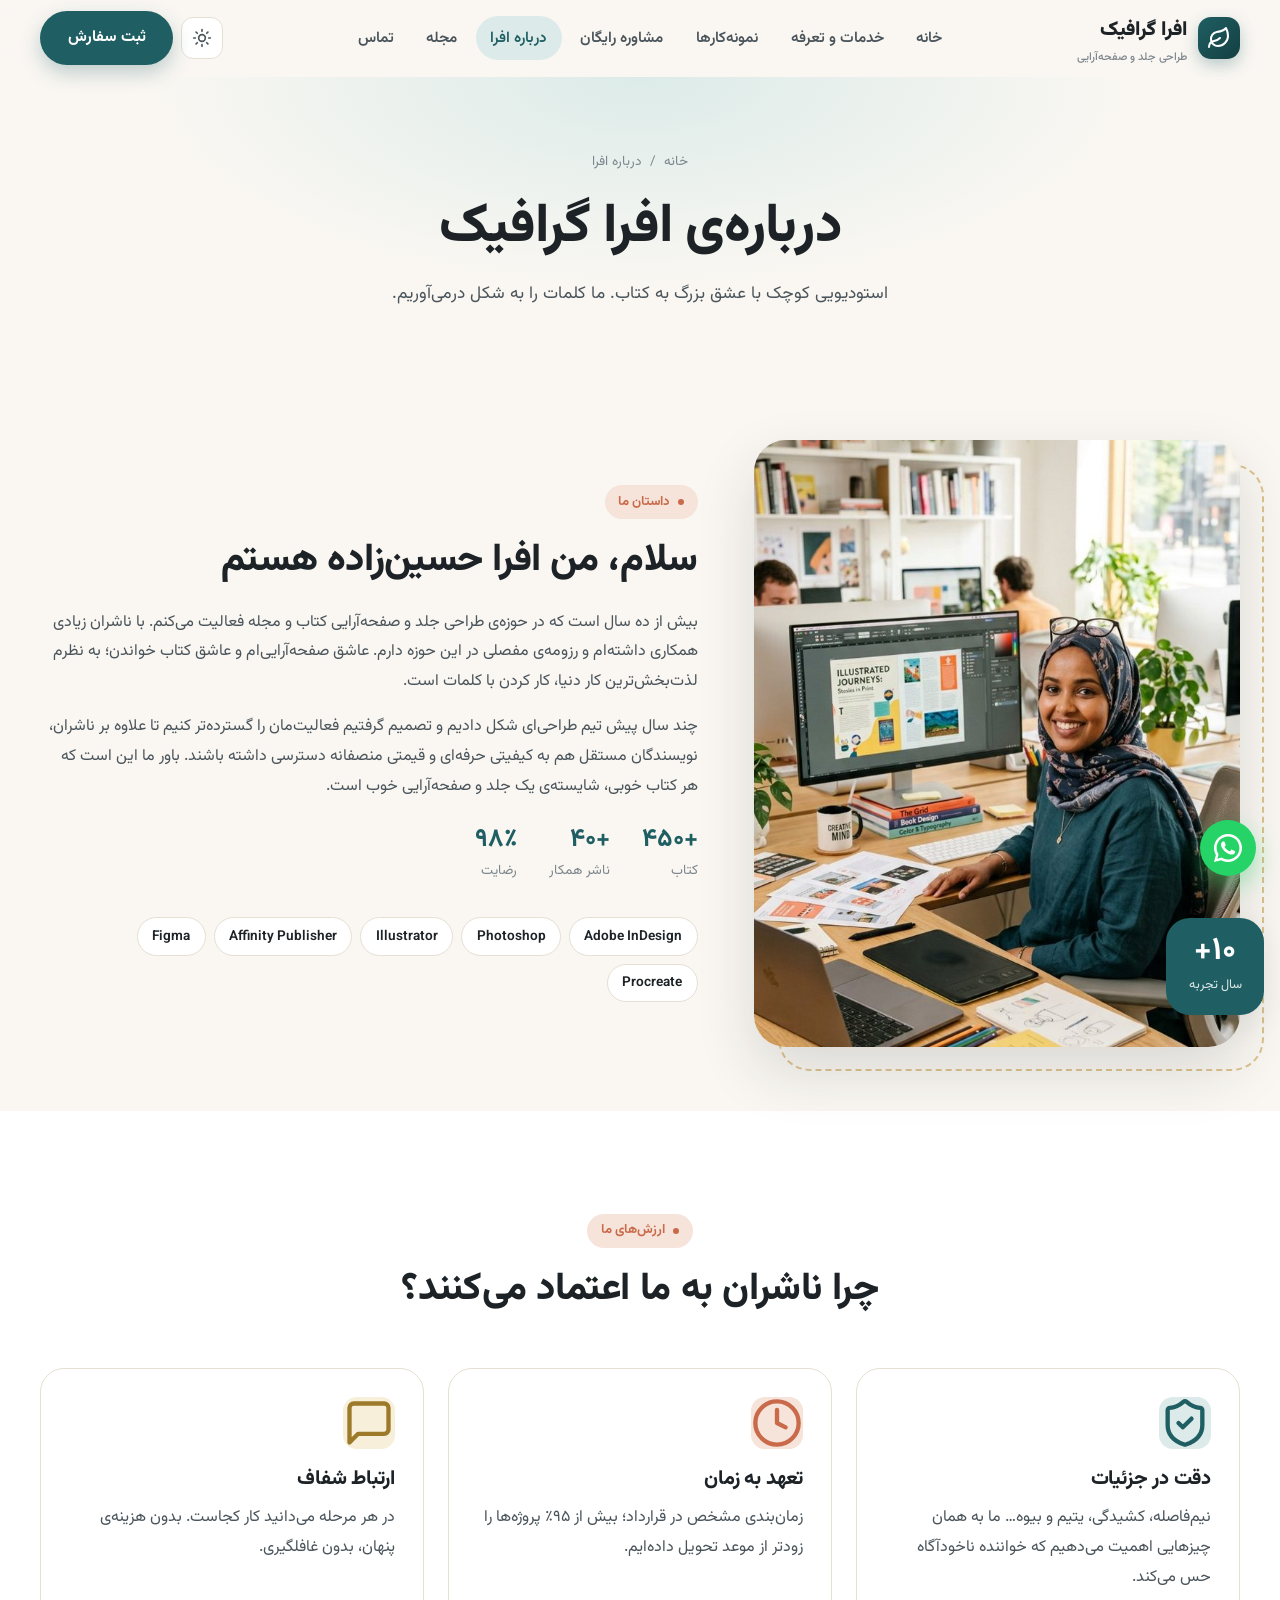
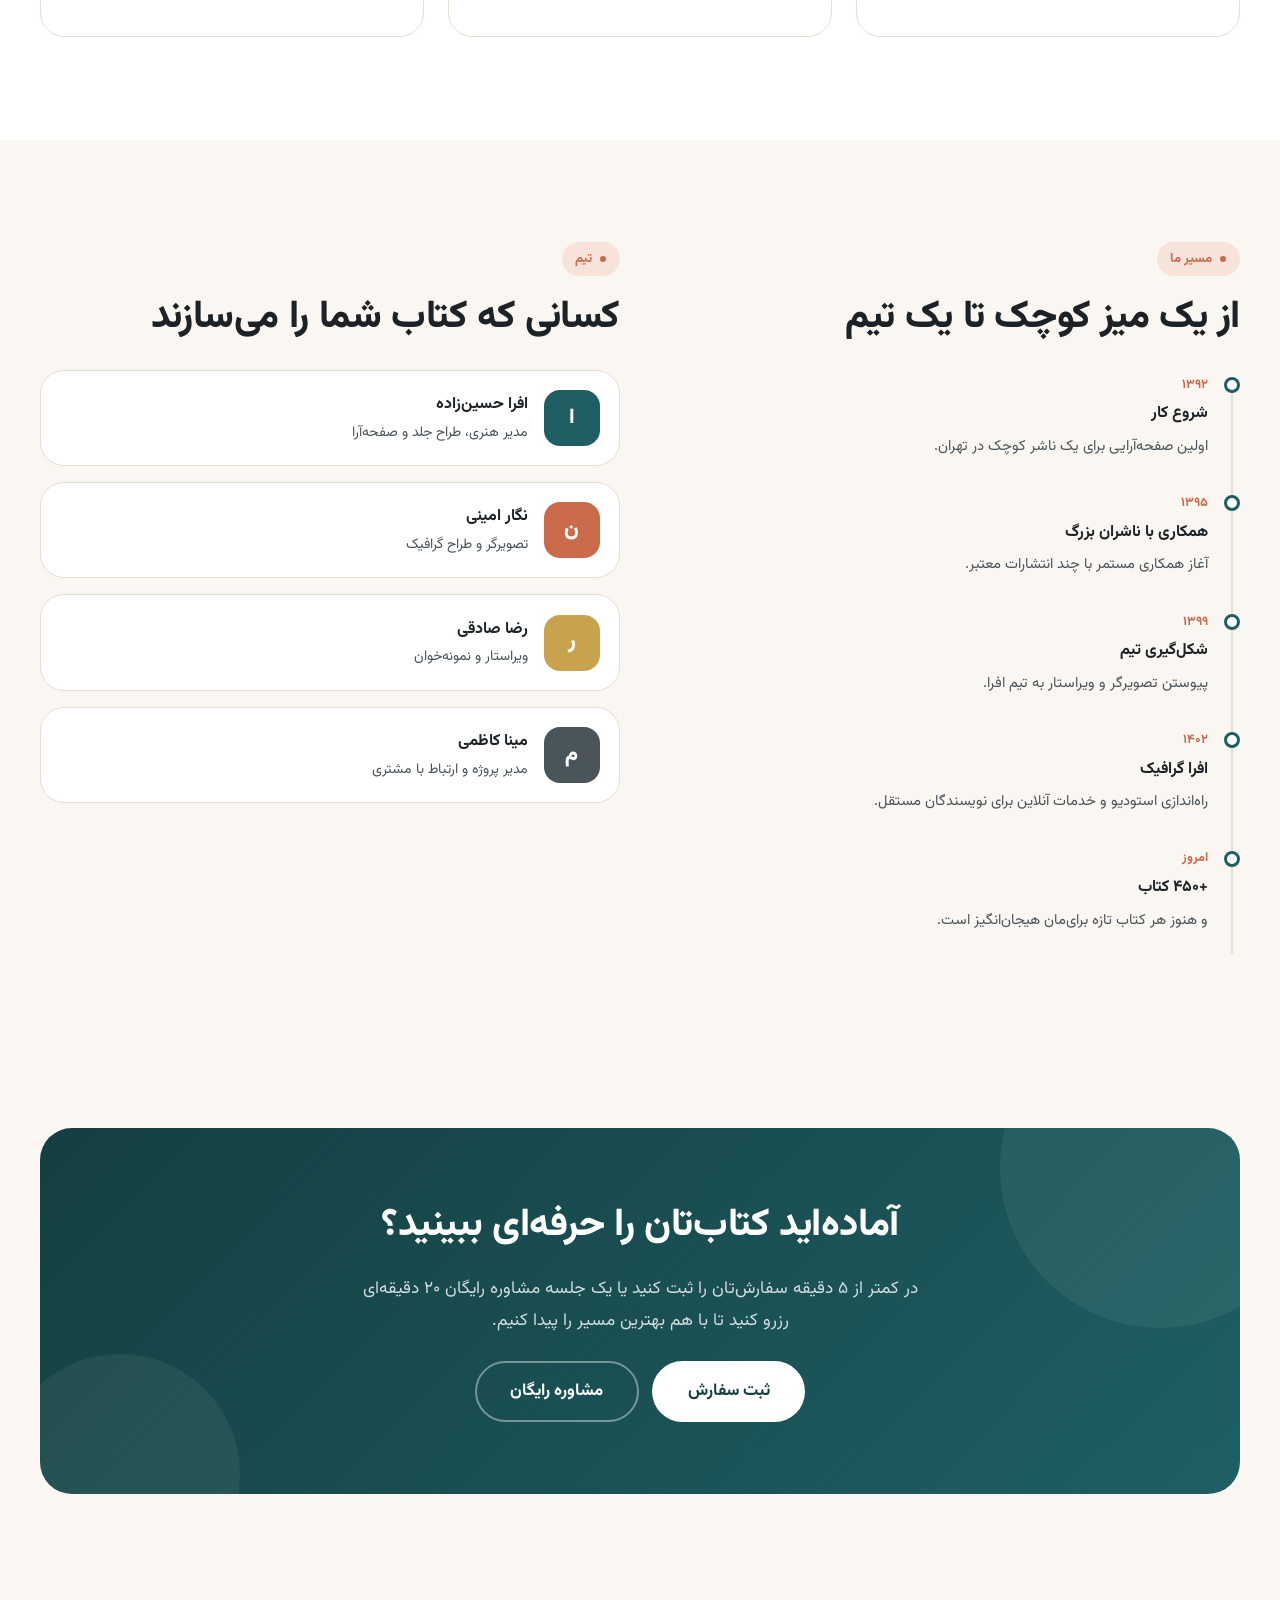
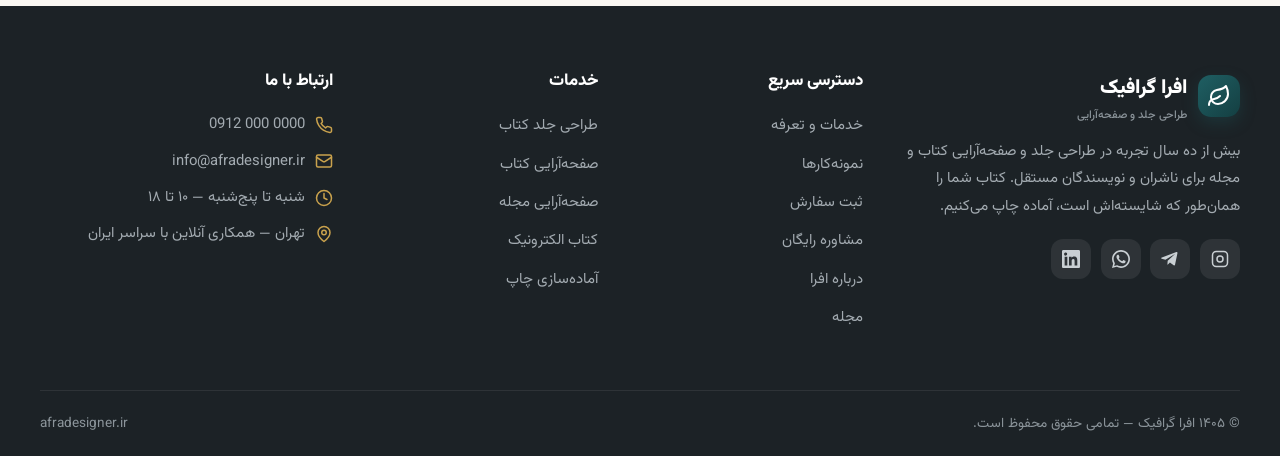
==== about.html @ 797f1b5c "بازطراحی مدرن قالب HTML/CSS/JS افرا گرافیک — ۸ صفحه شامل ثبت سفارش، مشاوره و نمونه‌کارها" ====
<!DOCTYPE html>
<html lang="fa" dir="rtl" data-theme="auto">
<head>
<meta charset="UTF-8">
<meta name="viewport" content="width=device-width, initial-scale=1">
<title>درباره افرا | افرا گرافیک — طراحی جلد و صفحه‌آرایی کتاب</title>
<meta name="description" content="آشنایی با افرا حسین‌زاده و تیم استودیو افرا گرافیک؛ بیش از ده سال تجربه در طراحی جلد و صفحه‌آرایی کتاب">
<meta name="theme-color" content="#1f5f63">
<meta property="og:title" content="درباره افرا | افرا گرافیک">
<meta property="og:description" content="آشنایی با افرا حسین‌زاده و تیم استودیو افرا گرافیک؛ بیش از ده سال تجربه در طراحی جلد و صفحه‌آرایی کتاب">
<meta property="og:type" content="website">
<link rel="icon" href="data:image/svg+xml,%3Csvg xmlns='http://www.w3.org/2000/svg' viewBox='0 0 64 64'%3E%3Crect width='64' height='64' rx='16' fill='%231f5f63'/%3E%3Cpath d='M32 50A18 18 0 0 1 29 14c14-3 18-4 23-10 2 5 5 10 5 20 0 14-12 26-25 26Z' fill='%23fff'/%3E%3C/svg%3E">
<link rel="preconnect" href="https://fonts.googleapis.com">
<link href="https://fonts.googleapis.com/css2?family=Vazirmatn:wght@400;500;600;700;800;900&display=swap" rel="stylesheet">
<link rel="stylesheet" href="css/style.css">
</head>
<body>

<header class="header">
  <div class="container nav">
    <a href="index.html" class="logo" aria-label="افرا گرافیک">
      <span class="logo-mark"><svg viewBox="0 0 24 24" fill="none" stroke="currentColor" stroke-width="2" stroke-linecap="round" stroke-linejoin="round"><path d="M11 20A7 7 0 0 1 9.8 6.1C15.5 5 17 4.48 19 2c1 2 2 4.18 2 8 0 5.5-4.78 10-10 10Z"/><path d="M2 21c0-3 1.85-5.36 5.08-6C9.5 14.52 12 13 13 12"/></svg></span>
      <span>افرا گرافیک<small>طراحی جلد و صفحه‌آرایی</small></span>
    </a>
    <nav class="nav-links" aria-label="منوی اصلی"><a href="index.html">خانه</a><a href="services.html">خدمات و تعرفه</a><a href="portfolio.html">نمونه‌کارها</a><a href="consult.html">مشاوره رایگان</a><a href="about.html">درباره افرا</a><a href="blog.html">مجله</a><a href="contact.html">تماس</a></nav>
    <div class="nav-actions">
      <button class="icon-btn" data-theme-toggle aria-label="تغییر تم"><svg viewBox="0 0 24 24" fill="none" stroke="currentColor" stroke-width="2" stroke-linecap="round" stroke-linejoin="round"><circle cx="12" cy="12" r="4"/><path d="M12 2v2M12 20v2M4.93 4.93l1.41 1.41M17.66 17.66l1.41 1.41M2 12h2M20 12h2M6.34 17.66l-1.41 1.41M19.07 4.93l-1.41 1.41"/></svg></button>
      <a href="order.html" class="btn btn-primary nav-cta">ثبت سفارش</a>
      <button class="icon-btn burger" data-menu-open aria-label="باز کردن منو"><svg viewBox="0 0 24 24" fill="none" stroke="currentColor" stroke-width="2" stroke-linecap="round"><path d="M4 6h16M4 12h16M4 18h16"/></svg></button>
    </div>
  </div>
</header>
<div class="mobile-menu" aria-hidden="true">
  <div class="top">
    <a href="index.html" class="logo"><span class="logo-mark"><svg viewBox="0 0 24 24" fill="none" stroke="currentColor" stroke-width="2" stroke-linecap="round" stroke-linejoin="round"><path d="M11 20A7 7 0 0 1 9.8 6.1C15.5 5 17 4.48 19 2c1 2 2 4.18 2 8 0 5.5-4.78 10-10 10Z"/><path d="M2 21c0-3 1.85-5.36 5.08-6C9.5 14.52 12 13 13 12"/></svg></span><span>افرا گرافیک</span></a>
    <button class="icon-btn" data-menu-close aria-label="بستن"><svg viewBox="0 0 24 24" fill="none" stroke="currentColor" stroke-width="2" stroke-linecap="round"><path d="M18 6 6 18M6 6l12 12"/></svg></button>
  </div>
  <nav><a href="index.html">خانه<span style="width:18px;display:inline-block"><svg viewBox="0 0 24 24" fill="none" stroke="currentColor" stroke-width="2" stroke-linecap="round" stroke-linejoin="round"><path d="M19 12H5"/><path d="m12 19-7-7 7-7"/></svg></span></a><a href="services.html">خدمات و تعرفه<span style="width:18px;display:inline-block"><svg viewBox="0 0 24 24" fill="none" stroke="currentColor" stroke-width="2" stroke-linecap="round" stroke-linejoin="round"><path d="M19 12H5"/><path d="m12 19-7-7 7-7"/></svg></span></a><a href="portfolio.html">نمونه‌کارها<span style="width:18px;display:inline-block"><svg viewBox="0 0 24 24" fill="none" stroke="currentColor" stroke-width="2" stroke-linecap="round" stroke-linejoin="round"><path d="M19 12H5"/><path d="m12 19-7-7 7-7"/></svg></span></a><a href="consult.html">مشاوره رایگان<span style="width:18px;display:inline-block"><svg viewBox="0 0 24 24" fill="none" stroke="currentColor" stroke-width="2" stroke-linecap="round" stroke-linejoin="round"><path d="M19 12H5"/><path d="m12 19-7-7 7-7"/></svg></span></a><a href="about.html">درباره افرا<span style="width:18px;display:inline-block"><svg viewBox="0 0 24 24" fill="none" stroke="currentColor" stroke-width="2" stroke-linecap="round" stroke-linejoin="round"><path d="M19 12H5"/><path d="m12 19-7-7 7-7"/></svg></span></a><a href="blog.html">مجله<span style="width:18px;display:inline-block"><svg viewBox="0 0 24 24" fill="none" stroke="currentColor" stroke-width="2" stroke-linecap="round" stroke-linejoin="round"><path d="M19 12H5"/><path d="m12 19-7-7 7-7"/></svg></span></a><a href="contact.html">تماس<span style="width:18px;display:inline-block"><svg viewBox="0 0 24 24" fill="none" stroke="currentColor" stroke-width="2" stroke-linecap="round" stroke-linejoin="round"><path d="M19 12H5"/><path d="m12 19-7-7 7-7"/></svg></span></a></nav>
  <div class="bottom">
    <a href="order.html" class="btn btn-primary btn-lg">ثبت سفارش</a>
    <a href="consult.html" class="btn btn-outline">رزرو مشاوره رایگان</a>
  </div>
</div>
<main>

<section class="page-hero text-center">
  <div class="container">
    <nav class="breadcrumb"><a href="index.html">خانه</a><span>/</span><span>درباره افرا</span></nav>
    <h1>درباره‌ی افرا گرافیک</h1>
    <p>استودیویی کوچک با عشق بزرگ به کتاب. ما کلمات را به شکل درمی‌آوریم.</p>
  </div>
</section>

<section class="section--tight">
  <div class="container about-grid">
    <div class="about-img reveal">
      <img src="assets/designer.jpg" alt="افرا حسین‌زاده">
      <div class="exp-badge"><b>۱۰+</b><small>سال تجربه</small></div>
    </div>
    <div class="reveal" data-delay="1">
      <span class="eyebrow">داستان ما</span>
      <h2>سلام، من افرا حسین‌زاده هستم</h2>
      <p>بیش از ده سال است که در حوزه‌ی طراحی جلد و صفحه‌آرایی کتاب و مجله فعالیت می‌کنم. با ناشران زیادی همکاری داشته‌ام و رزومه‌ی مفصلی در این حوزه دارم. عاشق صفحه‌آرایی‌ام و عاشق کتاب خواندن؛ به نظرم لذت‌بخش‌ترین کار دنیا، کار کردن با کلمات است.</p>
      <p>چند سال پیش تیم طراحی‌ای شکل دادیم و تصمیم گرفتیم فعالیت‌مان را گسترده‌تر کنیم تا علاوه بر ناشران، نویسندگان مستقل هم به کیفیتی حرفه‌ای و قیمتی منصفانه دسترسی داشته باشند. باور ما این است که هر کتاب خوبی، شایسته‌ی یک جلد و صفحه‌آرایی خوب است.</p>
      <div class="mini-stats">
        <div><b>+۴۵۰</b><span>کتاب</span></div>
        <div><b>+۴۰</b><span>ناشر همکار</span></div>
        <div><b>۹۸٪</b><span>رضایت</span></div>
      </div>
      <div class="tools" style="margin-top:2rem"><span>Adobe InDesign</span><span>Photoshop</span><span>Illustrator</span><span>Affinity Publisher</span><span>Figma</span><span>Procreate</span></div>
    </div>
  </div>
</section>

<section class="section section--alt">
  <div class="container">
    <div class="sec-head center"><span class="eyebrow">ارزش‌های ما</span><h2>چرا ناشران به ما اعتماد می‌کنند؟</h2></div>
    <div class="grid-3">
      <div class="card reveal"><span class="ic" style="display:inline-grid;place-items:center;width:52px;height:52px;border-radius:14px;background:var(--c-teal-light);color:var(--c-teal);margin-bottom:1rem"><svg viewBox="0 0 24 24" fill="none" stroke="currentColor" stroke-width="2" stroke-linecap="round" stroke-linejoin="round"><path d="M20 13c0 5-3.5 7.5-7.66 8.95a1 1 0 0 1-.67-.01C7.5 20.5 4 18 4 13V6a1 1 0 0 1 1-1c2 0 4.5-1.2 6.24-2.72a1.17 1.17 0 0 1 1.52 0C14.51 3.81 17 5 19 5a1 1 0 0 1 1 1z"/><path d="m9 12 2 2 4-4"/></svg></span><h3>دقت در جزئیات</h3><p>نیم‌فاصله، کشیدگی، یتیم و بیوه… ما به همان چیزهایی اهمیت می‌دهیم که خواننده ناخودآگاه حس می‌کند.</p></div>
      <div class="card reveal" data-delay="1"><span class="ic" style="display:inline-grid;place-items:center;width:52px;height:52px;border-radius:14px;background:var(--c-terra-light);color:var(--c-terra);margin-bottom:1rem"><svg viewBox="0 0 24 24" fill="none" stroke="currentColor" stroke-width="2" stroke-linecap="round" stroke-linejoin="round"><circle cx="12" cy="12" r="10"/><path d="M12 6v6l4 2"/></svg></span><h3>تعهد به زمان</h3><p>زمان‌بندی مشخص در قرارداد؛ بیش از ۹۵٪ پروژه‌ها را زودتر از موعد تحویل داده‌ایم.</p></div>
      <div class="card reveal" data-delay="2"><span class="ic" style="display:inline-grid;place-items:center;width:52px;height:52px;border-radius:14px;background:var(--c-gold-light);color:#9d7a2a;margin-bottom:1rem"><svg viewBox="0 0 24 24" fill="none" stroke="currentColor" stroke-width="2" stroke-linecap="round" stroke-linejoin="round"><path d="M21 15a2 2 0 0 1-2 2H7l-4 4V5a2 2 0 0 1 2-2h14a2 2 0 0 1 2 2z"/></svg></span><h3>ارتباط شفاف</h3><p>در هر مرحله می‌دانید کار کجاست. بدون هزینه‌ی پنهان، بدون غافلگیری.</p></div>
    </div>
  </div>
</section>

<section class="section">
  <div class="container two-col" style="grid-template-columns:1fr 1fr">
    <div>
      <span class="eyebrow">مسیر ما</span>
      <h2>از یک میز کوچک تا یک تیم</h2>
      <ul class="timeline" style="margin-top:1.5rem">
        <li><small>۱۳۹۲</small><b>شروع کار</b><p>اولین صفحه‌آرایی برای یک ناشر کوچک در تهران.</p></li>
        <li><small>۱۳۹۵</small><b>همکاری با ناشران بزرگ</b><p>آغاز همکاری مستمر با چند انتشارات معتبر.</p></li>
        <li><small>۱۳۹۹</small><b>شکل‌گیری تیم</b><p>پیوستن تصویرگر و ویراستار به تیم افرا.</p></li>
        <li><small>۱۴۰۲</small><b>افرا گرافیک</b><p>راه‌اندازی استودیو و خدمات آنلاین برای نویسندگان مستقل.</p></li>
        <li><small>امروز</small><b>+۴۵۰ کتاب</b><p>و هنوز هر کتاب تازه برای‌مان هیجان‌انگیز است.</p></li>
      </ul>
    </div>
    <div>
      <span class="eyebrow">تیم</span>
      <h2>کسانی که کتاب شما را می‌سازند</h2>
      <div style="display:grid;gap:1rem;margin-top:1.5rem">
        <div class="card" style="display:flex;gap:1rem;align-items:center;padding:1.2rem"><span class="av" style="width:56px;height:56px;border-radius:16px;background:var(--c-teal);color:#fff;display:grid;place-items:center;font-weight:900;font-size:1.3rem;flex-shrink:0">ا</span><div><b>افرا حسین‌زاده</b><p style="margin:0;font-size:.88rem">مدیر هنری، طراح جلد و صفحه‌آرا</p></div></div>
        <div class="card" style="display:flex;gap:1rem;align-items:center;padding:1.2rem"><span class="av" style="width:56px;height:56px;border-radius:16px;background:var(--c-terra);color:#fff;display:grid;place-items:center;font-weight:900;font-size:1.3rem;flex-shrink:0">ن</span><div><b>نگار امینی</b><p style="margin:0;font-size:.88rem">تصویرگر و طراح گرافیک</p></div></div>
        <div class="card" style="display:flex;gap:1rem;align-items:center;padding:1.2rem"><span class="av" style="width:56px;height:56px;border-radius:16px;background:var(--c-gold);color:#fff;display:grid;place-items:center;font-weight:900;font-size:1.3rem;flex-shrink:0">ر</span><div><b>رضا صادقی</b><p style="margin:0;font-size:.88rem">ویراستار و نمونه‌خوان</p></div></div>
        <div class="card" style="display:flex;gap:1rem;align-items:center;padding:1.2rem"><span class="av" style="width:56px;height:56px;border-radius:16px;background:var(--c-ink-2);color:#fff;display:grid;place-items:center;font-weight:900;font-size:1.3rem;flex-shrink:0">م</span><div><b>مینا کاظمی</b><p style="margin:0;font-size:.88rem">مدیر پروژه و ارتباط با مشتری</p></div></div>
      </div>
    </div>
  </div>
</section>

<section class="section--tight">
  <div class="container">
    <div class="cta reveal">
      <h2>آماده‌اید کتاب‌تان را حرفه‌ای ببینید؟</h2>
      <p>در کمتر از ۵ دقیقه سفارش‌تان را ثبت کنید یا یک جلسه مشاوره رایگان ۲۰ دقیقه‌ای رزرو کنید تا با هم بهترین مسیر را پیدا کنیم.</p>
      <div class="actions">
        <a href="order.html" class="btn btn-primary btn-lg">ثبت سفارش</a>
        <a href="consult.html" class="btn btn-outline btn-lg">مشاوره رایگان</a>
      </div>
    </div>
  </div>
</section>


</main>
<footer class="footer">
  <div class="container">
    <div class="footer-grid">
      <div>
        <a href="index.html" class="logo"><span class="logo-mark"><svg viewBox="0 0 24 24" fill="none" stroke="currentColor" stroke-width="2" stroke-linecap="round" stroke-linejoin="round"><path d="M11 20A7 7 0 0 1 9.8 6.1C15.5 5 17 4.48 19 2c1 2 2 4.18 2 8 0 5.5-4.78 10-10 10Z"/><path d="M2 21c0-3 1.85-5.36 5.08-6C9.5 14.52 12 13 13 12"/></svg></span><span>افرا گرافیک<small>طراحی جلد و صفحه‌آرایی</small></span></a>
        <p style="margin-top:1rem">بیش از ده سال تجربه در طراحی جلد و صفحه‌آرایی کتاب و مجله برای ناشران و نویسندگان مستقل. کتاب شما را همان‌طور که شایسته‌اش است، آماده چاپ می‌کنیم.</p>
        <div class="socials">
          <a href="#" aria-label="اینستاگرام"><svg viewBox="0 0 24 24" fill="none" stroke="currentColor" stroke-width="2"><rect width="20" height="20" x="2" y="2" rx="5"/><circle cx="12" cy="12" r="4"/><path d="M17.5 6.5h.01"/></svg></a>
          <a href="#" aria-label="تلگرام"><svg viewBox="0 0 24 24" fill="currentColor"><path d="M21.9 4.4 18.7 19.6c-.2 1-.9 1.3-1.8.8l-5-3.7-2.4 2.3c-.3.3-.5.5-1 .5l.4-5.1L18 6.1c.4-.4-.1-.6-.6-.2L5.9 13.1 1 11.6c-1.1-.3-1.1-1.1.2-1.6L20.5 2.6c.9-.3 1.7.2 1.4 1.8"/></svg></a>
          <a href="#" aria-label="واتساپ"><svg viewBox="0 0 24 24" fill="currentColor"><path d="M17.5 14.4c-.3-.1-1.8-.9-2-1-.3-.1-.5-.1-.7.1-.2.3-.8 1-.9 1.2-.2.2-.3.2-.6.1-.3-.1-1.3-.5-2.4-1.5-.9-.8-1.5-1.8-1.7-2.1-.2-.3 0-.5.1-.6l.4-.5c.1-.2.2-.3.3-.5.1-.2 0-.4 0-.5-.1-.1-.7-1.6-.9-2.2-.2-.6-.5-.5-.7-.5h-.6c-.2 0-.5.1-.8.4-.3.3-1 1-1 2.5s1.1 2.9 1.2 3.1c.1.2 2.1 3.2 5.1 4.5.7.3 1.3.5 1.7.6.7.2 1.4.2 1.9.1.6-.1 1.8-.7 2-1.4.2-.7.2-1.3.2-1.4-.1-.2-.3-.3-.6-.4M12 21.8c-1.8 0-3.5-.5-5-1.4l-.4-.2-3.7 1 1-3.6-.2-.4A9.8 9.8 0 0 1 2.2 12C2.2 6.6 6.6 2.2 12 2.2S21.8 6.6 21.8 12 17.4 21.8 12 21.8M12 0C5.4 0 0 5.4 0 12c0 2.1.6 4.2 1.6 6L0 24l6.2-1.6c1.8 1 3.8 1.5 5.8 1.5 6.6 0 12-5.4 12-12S18.6 0 12 0"/></svg></a>
          <a href="#" aria-label="لینکدین"><svg viewBox="0 0 24 24" fill="currentColor"><path d="M20.4 20.5h-3.6v-5.6c0-1.3 0-3-1.8-3s-2.1 1.4-2.1 2.9v5.7H9.3V9h3.4v1.6c.5-.9 1.6-1.8 3.4-1.8 3.6 0 4.3 2.4 4.3 5.5v6.2ZM5.3 7.4a2.1 2.1 0 1 1 0-4.1 2.1 2.1 0 0 1 0 4.1M7.1 20.5H3.5V9h3.6ZM22.2 0H1.8C.8 0 0 .8 0 1.7v20.5c0 1 .8 1.8 1.8 1.8h20.4c1 0 1.8-.8 1.8-1.8V1.7C24 .8 23.2 0 22.2 0"/></svg></a>
        </div>
      </div>
      <div>
        <h4>دسترسی سریع</h4>
        <ul>
          <li><a href="services.html">خدمات و تعرفه</a></li>
          <li><a href="portfolio.html">نمونه‌کارها</a></li>
          <li><a href="order.html">ثبت سفارش</a></li>
          <li><a href="consult.html">مشاوره رایگان</a></li>
          <li><a href="about.html">درباره افرا</a></li>
          <li><a href="blog.html">مجله</a></li>
        </ul>
      </div>
      <div>
        <h4>خدمات</h4>
        <ul>
          <li><a href="services.html#cover">طراحی جلد کتاب</a></li>
          <li><a href="services.html#layout">صفحه‌آرایی کتاب</a></li>
          <li><a href="services.html#magazine">صفحه‌آرایی مجله</a></li>
          <li><a href="services.html#ebook">کتاب الکترونیک</a></li>
          <li><a href="services.html#print">آماده‌سازی چاپ</a></li>
        </ul>
      </div>
      <div>
        <h4>ارتباط با ما</h4>
        <ul class="contact-list">
          <li><svg viewBox="0 0 24 24" fill="none" stroke="currentColor" stroke-width="2" stroke-linecap="round" stroke-linejoin="round"><path d="M22 16.92v3a2 2 0 0 1-2.18 2 19.79 19.79 0 0 1-8.63-3.07 19.5 19.5 0 0 1-6-6 19.79 19.79 0 0 1-3.07-8.67A2 2 0 0 1 4.11 2h3a2 2 0 0 1 2 1.72c.127.96.361 1.903.7 2.81a2 2 0 0 1-.45 2.11L8.09 9.91a16 16 0 0 0 6 6l1.27-1.27a2 2 0 0 1 2.11-.45c.907.339 1.85.573 2.81.7A2 2 0 0 1 22 16.92z"/></svg><span dir="ltr">0912 000 0000</span></li>
          <li><svg viewBox="0 0 24 24" fill="none" stroke="currentColor" stroke-width="2" stroke-linecap="round" stroke-linejoin="round"><rect width="20" height="16" x="2" y="4" rx="2"/><path d="m22 7-8.97 5.7a1.94 1.94 0 0 1-2.06 0L2 7"/></svg><span>info@afradesigner.ir</span></li>
          <li><svg viewBox="0 0 24 24" fill="none" stroke="currentColor" stroke-width="2" stroke-linecap="round" stroke-linejoin="round"><circle cx="12" cy="12" r="10"/><path d="M12 6v6l4 2"/></svg><span>شنبه تا پنج‌شنبه — ۱۰ تا ۱۸</span></li>
          <li><svg viewBox="0 0 24 24" fill="none" stroke="currentColor" stroke-width="2" stroke-linecap="round" stroke-linejoin="round"><path d="M20 10c0 6-8 12-8 12s-8-6-8-12a8 8 0 0 1 16 0Z"/><circle cx="12" cy="10" r="3"/></svg><span>تهران — همکاری آنلاین با سراسر ایران</span></li>
        </ul>
      </div>
    </div>
    <div class="footer-bottom">
      <span>© <span data-year></span> افرا گرافیک — تمامی حقوق محفوظ است.</span>
      <span>afradesigner.ir</span>
    </div>
  </div>
</footer>
<a href="https://wa.me/989120000000" class="fab-wa" target="_blank" rel="noopener" aria-label="گفتگو در واتساپ"><svg viewBox="0 0 24 24" fill="currentColor"><path d="M17.5 14.4c-.3-.1-1.8-.9-2-1-.3-.1-.5-.1-.7.1-.2.3-.8 1-.9 1.2-.2.2-.3.2-.6.1-.3-.1-1.3-.5-2.4-1.5-.9-.8-1.5-1.8-1.7-2.1-.2-.3 0-.5.1-.6l.4-.5c.1-.2.2-.3.3-.5.1-.2 0-.4 0-.5-.1-.1-.7-1.6-.9-2.2-.2-.6-.5-.5-.7-.5h-.6c-.2 0-.5.1-.8.4-.3.3-1 1-1 2.5s1.1 2.9 1.2 3.1c.1.2 2.1 3.2 5.1 4.5.7.3 1.3.5 1.7.6.7.2 1.4.2 1.9.1.6-.1 1.8-.7 2-1.4.2-.7.2-1.3.2-1.4-.1-.2-.3-.3-.6-.4M12 21.8c-1.8 0-3.5-.5-5-1.4l-.4-.2-3.7 1 1-3.6-.2-.4A9.8 9.8 0 0 1 2.2 12C2.2 6.6 6.6 2.2 12 2.2S21.8 6.6 21.8 12 17.4 21.8 12 21.8M12 0C5.4 0 0 5.4 0 12c0 2.1.6 4.2 1.6 6L0 24l6.2-1.6c1.8 1 3.8 1.5 5.8 1.5 6.6 0 12-5.4 12-12S18.6 0 12 0"/></svg></a>
<button class="to-top" aria-label="بازگشت به بالا"><svg viewBox="0 0 24 24" fill="none" stroke="currentColor" stroke-width="2.5" stroke-linecap="round" stroke-linejoin="round"><path d="m18 15-6-6-6 6"/></svg></button>
<div class="toast" role="status"></div>
<script src="js/main.js"></script>
</body>
</html>
---- css/style.css ----
/* =====================================================
   افرا گرافیک — استایل اصلی
   طراحی جلد و صفحه‌آرایی کتاب | afradesigner.ir
   ===================================================== */

:root {
  /* رنگ‌ها */
  --c-bg: #faf7f2;
  --c-surface: #ffffff;
  --c-surface-2: #f3ede4;
  --c-ink: #1c2226;
  --c-ink-2: #4a545b;
  --c-ink-3: #7d868d;
  --c-line: #e6dfd4;
  --c-teal: #1f5f63;
  --c-teal-dark: #143f42;
  --c-teal-light: #dcebe9;
  --c-terra: #c96b4a;
  --c-terra-light: #f6e3da;
  --c-gold: #c9a24d;
  --c-gold-light: #f7efd9;
  --c-success: #2f9e6a;
  --c-danger: #d6453d;

  /* تایپوگرافی */
  --font: "Vazirmatn", "IRANSans", "Segoe UI", Tahoma, sans-serif;

  /* فاصله و شکل */
  --r-sm: 10px;
  --r-md: 16px;
  --r-lg: 24px;
  --r-xl: 32px;
  --shadow-sm: 0 2px 8px rgba(28, 34, 38, 0.05);
  --shadow-md: 0 10px 30px rgba(28, 34, 38, 0.08);
  --shadow-lg: 0 24px 60px rgba(28, 34, 38, 0.14);
  --container: 1200px;
  --nav-h: 76px;
  --ease: cubic-bezier(0.22, 1, 0.36, 1);
}

@media (prefers-color-scheme: dark) {
  :root[data-theme="auto"] {
    --c-bg: #121618;
    --c-surface: #1a2023;
    --c-surface-2: #222a2e;
    --c-ink: #f0ede8;
    --c-ink-2: #c2c8cc;
    --c-ink-3: #8b949a;
    --c-line: #2c353a;
    --c-teal-light: #1c3336;
    --c-terra-light: #3a2620;
    --c-gold-light: #33301f;
  }
}
:root[data-theme="dark"] {
  --c-bg: #121618;
  --c-surface: #1a2023;
  --c-surface-2: #222a2e;
  --c-ink: #f0ede8;
  --c-ink-2: #c2c8cc;
  --c-ink-3: #8b949a;
  --c-line: #2c353a;
  --c-teal-light: #1c3336;
  --c-terra-light: #3a2620;
  --c-gold-light: #33301f;
}

/* ---------- ریست ---------- */
*, *::before, *::after { box-sizing: border-box; }
html { scroll-behavior: smooth; -webkit-text-size-adjust: 100%; }
body {
  margin: 0;
  font-family: var(--font);
  font-size: 16px;
  line-height: 1.85;
  color: var(--c-ink);
  background: var(--c-bg);
  direction: rtl;
  text-align: right;
  -webkit-font-smoothing: antialiased;
  overflow-x: hidden;
}
img { max-width: 100%; display: block; }
a { color: inherit; text-decoration: none; }
button, input, select, textarea { font: inherit; color: inherit; }
button { cursor: pointer; background: none; border: 0; }
h1, h2, h3, h4 { margin: 0 0 .5em; line-height: 1.4; font-weight: 800; letter-spacing: -0.01em; }
h1 { font-size: clamp(2rem, 4.5vw, 3.4rem); }
h2 { font-size: clamp(1.6rem, 3vw, 2.4rem); }
h3 { font-size: 1.25rem; }
p { margin: 0 0 1em; color: var(--c-ink-2); }
ul { padding: 0; margin: 0; list-style: none; }
::selection { background: var(--c-teal); color: #fff; }

.container { width: min(var(--container), 100% - 2.5rem); margin-inline: auto; }
.section { padding: clamp(3.5rem, 8vw, 6.5rem) 0; }
.section--tight { padding: clamp(2.5rem, 5vw, 4rem) 0; }
.section--alt { background: var(--c-surface); }
.text-center { text-align: center; }
.muted { color: var(--c-ink-3); }
.hidden { display: none !important; }

/* ---------- سربرگ بخش ---------- */
.sec-head { max-width: 640px; margin-bottom: clamp(2rem, 4vw, 3.5rem); }
.sec-head.center { margin-inline: auto; text-align: center; }
.eyebrow {
  display: inline-flex; align-items: center; gap: .5rem;
  font-size: .82rem; font-weight: 700; color: var(--c-terra);
  background: var(--c-terra-light); padding: .3rem .85rem; border-radius: 99px;
  margin-bottom: 1rem;
}
.eyebrow::before { content: ""; width: 6px; height: 6px; border-radius: 50%; background: currentColor; }
.sec-head p { font-size: 1.05rem; }

/* ---------- دکمه‌ها ---------- */
.btn {
  display: inline-flex; align-items: center; justify-content: center; gap: .55rem;
  padding: .85rem 1.6rem; border-radius: 99px; font-weight: 700; font-size: .98rem;
  border: 2px solid transparent; transition: all .3s var(--ease); white-space: nowrap;
  line-height: 1.4;
}
.btn svg { width: 18px; height: 18px; flex-shrink: 0; }
.btn-primary { background: var(--c-teal); color: #fff; box-shadow: 0 8px 20px rgba(31, 95, 99, .28); }
.btn-primary:hover { background: var(--c-teal-dark); transform: translateY(-2px); box-shadow: 0 12px 26px rgba(31, 95, 99, .34); }
.btn-accent { background: var(--c-terra); color: #fff; box-shadow: 0 8px 20px rgba(201, 107, 74, .3); }
.btn-accent:hover { filter: brightness(.93); transform: translateY(-2px); }
.btn-outline { border-color: var(--c-line); color: var(--c-ink); background: var(--c-surface); }
.btn-outline:hover { border-color: var(--c-teal); color: var(--c-teal); }
.btn-ghost { color: var(--c-teal); padding-inline: .6rem; }
.btn-ghost:hover { gap: .85rem; }
.btn-lg { padding: 1.05rem 2.1rem; font-size: 1.05rem; }
.btn-sm { padding: .55rem 1.1rem; font-size: .88rem; }
.btn-block { width: 100%; }
.btn[disabled] { opacity: .55; pointer-events: none; }

/* ---------- ناوبری ---------- */
.header {
  position: sticky; top: 0; z-index: 100;
  backdrop-filter: blur(14px); -webkit-backdrop-filter: blur(14px);
  background: color-mix(in srgb, var(--c-bg) 78%, transparent);
  border-bottom: 1px solid transparent; transition: .3s;
}
.header.scrolled { border-bottom-color: var(--c-line); box-shadow: var(--shadow-sm); }
.nav { height: var(--nav-h); display: flex; align-items: center; justify-content: space-between; gap: 1rem; }
.logo { display: flex; align-items: center; gap: .7rem; font-weight: 900; font-size: 1.25rem; }
.logo-mark {
  width: 42px; height: 42px; border-radius: 13px; display: grid; place-items: center;
  background: linear-gradient(135deg, var(--c-teal), var(--c-teal-dark)); color: #fff;
  box-shadow: 0 6px 16px rgba(31, 95, 99, .3);
}
.logo-mark svg { width: 24px; height: 24px; }
.logo small { display: block; font-size: .7rem; font-weight: 500; color: var(--c-ink-3); line-height: 1; margin-top: .2rem; }
.nav-links { display: flex; align-items: center; gap: .25rem; }
.nav-links a {
  padding: .5rem .9rem; border-radius: 99px; font-weight: 600; font-size: .95rem; color: var(--c-ink-2);
  transition: .25s; position: relative;
}
.nav-links a:hover, .nav-links a.active { color: var(--c-teal); background: var(--c-teal-light); }
.nav-actions { display: flex; align-items: center; gap: .5rem; }
.icon-btn {
  width: 42px; height: 42px; border-radius: 12px; display: grid; place-items: center;
  border: 1px solid var(--c-line); background: var(--c-surface); color: var(--c-ink-2); transition: .25s;
}
.icon-btn:hover { color: var(--c-teal); border-color: var(--c-teal); }
.icon-btn svg { width: 20px; height: 20px; }
.burger { display: none; }
.nav-cta { display: inline-flex; }

/* موبایل منو */
.mobile-menu {
  position: fixed; inset: 0; z-index: 200; background: var(--c-bg);
  transform: translateX(100%); transition: transform .4s var(--ease);
  padding: 1.5rem; display: flex; flex-direction: column;
}
.mobile-menu.open { transform: translateX(0); }
.mobile-menu .top { display: flex; justify-content: space-between; align-items: center; margin-bottom: 2rem; }
.mobile-menu nav a {
  display: flex; justify-content: space-between; align-items: center;
  padding: 1rem .5rem; border-bottom: 1px solid var(--c-line); font-size: 1.15rem; font-weight: 700;
}
.mobile-menu nav a.active { color: var(--c-teal); }
.mobile-menu .bottom { margin-top: auto; display: grid; gap: .75rem; }

@media (max-width: 960px) {
  .nav-links, .nav-cta { display: none; }
  .burger { display: grid; }
}

/* ---------- هیرو ---------- */
.hero {
  position: relative; overflow: hidden;
  padding: clamp(3rem, 7vw, 6rem) 0 clamp(3rem, 6vw, 5rem);
}
.hero::before {
  content: ""; position: absolute; inset: 0; z-index: -1;
  background:
    radial-gradient(600px 400px at 85% 10%, var(--c-teal-light), transparent 70%),
    radial-gradient(500px 400px at 10% 90%, var(--c-terra-light), transparent 70%);
  opacity: .9;
}
.hero-grid { display: grid; grid-template-columns: 1.1fr .9fr; gap: 3rem; align-items: center; }
.hero h1 { margin-bottom: 1.2rem; }
.hero h1 .hl { color: var(--c-teal); position: relative; display: inline-block; }
.hero h1 .hl::after {
  content: ""; position: absolute; right: 0; left: 0; bottom: .08em; height: .32em; z-index: -1;
  background: var(--c-gold-light); border-radius: 4px;
}
.hero p.lead { font-size: 1.15rem; max-width: 560px; margin-bottom: 2rem; }
.hero-actions { display: flex; gap: .85rem; flex-wrap: wrap; margin-bottom: 2.5rem; }
.hero-trust { display: flex; align-items: center; gap: 1rem; flex-wrap: wrap; color: var(--c-ink-3); font-size: .9rem; }
.avatars { display: flex; }
.avatars span {
  width: 36px; height: 36px; border-radius: 50%; border: 3px solid var(--c-bg);
  margin-left: -10px; display: grid; place-items: center; font-size: .75rem; font-weight: 800; color: #fff;
}
.avatars span:nth-child(1) { background: var(--c-teal); }
.avatars span:nth-child(2) { background: var(--c-terra); }
.avatars span:nth-child(3) { background: var(--c-gold); }
.avatars span:nth-child(4) { background: var(--c-ink-2); }
.stars { color: var(--c-gold); letter-spacing: 2px; }

.hero-visual { position: relative; }
.hero-visual .main-img {
  border-radius: var(--r-xl); box-shadow: var(--shadow-lg); aspect-ratio: 1; object-fit: cover;
  transform: rotate(-2deg); transition: transform .6s var(--ease);
}
.hero-visual:hover .main-img { transform: rotate(0deg); }
.float-card {
  position: absolute; background: var(--c-surface); border-radius: var(--r-md);
  box-shadow: var(--shadow-md); padding: .85rem 1.1rem; display: flex; align-items: center; gap: .75rem;
  animation: float 6s ease-in-out infinite; border: 1px solid var(--c-line);
}
.float-card .ic { width: 40px; height: 40px; border-radius: 12px; display: grid; place-items: center; }
.float-card .ic svg { width: 20px; height: 20px; }
.float-card b { display: block; font-size: 1.1rem; line-height: 1.2; }
.float-card small { color: var(--c-ink-3); font-size: .78rem; }
.float-card.one { top: 8%; right: -6%; animation-delay: 0s; }
.float-card.two { bottom: 12%; left: -8%; animation-delay: -3s; }
@keyframes float { 0%, 100% { transform: translateY(0); } 50% { transform: translateY(-10px); } }

@media (max-width: 900px) {
  .hero-grid { grid-template-columns: 1fr; }
  .hero-visual { max-width: 460px; margin-inline: auto; }
  .float-card.one { right: 0; } .float-card.two { left: 0; }
}

/* ---------- لوگوهای اعتماد ---------- */
.trusted { padding: 2rem 0; border-block: 1px solid var(--c-line); background: var(--c-surface); }
.trusted .lbl { text-align: center; font-size: .85rem; color: var(--c-ink-3); margin-bottom: 1.2rem; font-weight: 600; }
.marquee { overflow: hidden; mask-image: linear-gradient(90deg, transparent, #000 10%, #000 90%, transparent); }
.marquee-track { display: flex; gap: 3rem; width: max-content; animation: marquee 30s linear infinite; }
.marquee:hover .marquee-track { animation-play-state: paused; }
.marquee-track span {
  font-weight: 800; font-size: 1.15rem; color: var(--c-ink-3); white-space: nowrap; display: inline-flex; align-items: center; gap: .6rem;
}
.marquee-track span::before { content: ""; width: 10px; height: 10px; border-radius: 3px; background: var(--c-gold); opacity: .7; }
@keyframes marquee { to { transform: translateX(50%); } }

/* ---------- آمار ---------- */
.stats { display: grid; grid-template-columns: repeat(4, 1fr); gap: 1.25rem; }
.stat {
  background: var(--c-surface); border: 1px solid var(--c-line); border-radius: var(--r-lg);
  padding: 1.6rem; text-align: center; transition: .3s var(--ease);
}
.stat:hover { transform: translateY(-4px); box-shadow: var(--shadow-md); }
.stat b { display: block; font-size: 2.3rem; font-weight: 900; color: var(--c-teal); line-height: 1.2; }
.stat span { color: var(--c-ink-3); font-size: .92rem; }
@media (max-width: 760px) { .stats { grid-template-columns: repeat(2, 1fr); } }

/* ---------- خدمات ---------- */
.services-grid { display: grid; grid-template-columns: repeat(3, 1fr); gap: 1.5rem; }
.service-card {
  background: var(--c-surface); border: 1px solid var(--c-line); border-radius: var(--r-lg);
  padding: 2rem; position: relative; overflow: hidden; transition: .35s var(--ease);
}
.service-card::after {
  content: ""; position: absolute; inset: auto -40px -40px auto; width: 140px; height: 140px; border-radius: 50%;
  background: var(--c-teal-light); opacity: 0; transition: .4s;
}
.service-card:hover { transform: translateY(-6px); box-shadow: var(--shadow-md); border-color: transparent; }
.service-card:hover::after { opacity: 1; }
.service-card .ic {
  width: 58px; height: 58px; border-radius: 18px; display: grid; place-items: center; margin-bottom: 1.25rem;
  background: var(--c-teal-light); color: var(--c-teal);
}
.service-card .ic svg { width: 28px; height: 28px; }
.service-card.terra .ic { background: var(--c-terra-light); color: var(--c-terra); }
.service-card.gold .ic { background: var(--c-gold-light); color: #9d7a2a; }
.service-card h3 { margin-bottom: .6rem; }
.service-card p { font-size: .95rem; margin-bottom: 1.2rem; }
.service-card ul { display: grid; gap: .4rem; margin-bottom: 1.4rem; font-size: .9rem; color: var(--c-ink-2); }
.service-card ul li { display: flex; gap: .5rem; align-items: flex-start; }
.service-card ul li::before { content: "✓"; color: var(--c-success); font-weight: 800; flex-shrink: 0; }
.service-card .price { font-weight: 800; color: var(--c-ink); font-size: .95rem; }
.service-card .price small { color: var(--c-ink-3); font-weight: 500; }
@media (max-width: 900px) { .services-grid { grid-template-columns: 1fr 1fr; } }
@media (max-width: 600px) { .services-grid { grid-template-columns: 1fr; } }

/* ---------- نمونه‌کارها ---------- */
.filters { display: flex; gap: .5rem; flex-wrap: wrap; justify-content: center; margin-bottom: 2.5rem; }
.filter-btn {
  padding: .55rem 1.2rem; border-radius: 99px; border: 1px solid var(--c-line); background: var(--c-surface);
  font-weight: 600; font-size: .92rem; color: var(--c-ink-2); transition: .25s;
}
.filter-btn:hover { border-color: var(--c-teal); color: var(--c-teal); }
.filter-btn.active { background: var(--c-teal); border-color: var(--c-teal); color: #fff; }
.work-grid { display: grid; grid-template-columns: repeat(3, 1fr); gap: 1.5rem; }
.work {
  position: relative; border-radius: var(--r-lg); overflow: hidden; background: var(--c-surface);
  border: 1px solid var(--c-line); cursor: pointer; transition: .4s var(--ease);
}
.work.hide { display: none; }
.work img { width: 100%; aspect-ratio: 4/5; object-fit: cover; transition: transform .7s var(--ease); }
.work.wide { grid-column: span 2; }
.work.wide img { aspect-ratio: 16/10; }
.work:hover img { transform: scale(1.05); }
.work:hover { box-shadow: var(--shadow-lg); transform: translateY(-4px); }
.work-info {
  position: absolute; inset: auto 0 0 0; padding: 1.5rem 1.25rem 1.25rem;
  background: linear-gradient(0deg, rgba(20, 24, 28, .88), rgba(20, 24, 28, 0)); color: #fff;
  transform: translateY(6px); opacity: .95; transition: .35s;
}
.work:hover .work-info { transform: translateY(0); opacity: 1; }
.work-info .tag { font-size: .75rem; background: rgba(255,255,255,.18); padding: .15rem .6rem; border-radius: 99px; backdrop-filter: blur(4px); }
.work-info h3 { color: #fff; margin: .5rem 0 .1rem; font-size: 1.1rem; }
.work-info p { color: rgba(255,255,255,.75); font-size: .85rem; margin: 0; }
.work-more { text-align: center; margin-top: 2.5rem; }
@media (max-width: 900px) { .work-grid { grid-template-columns: 1fr 1fr; } .work.wide { grid-column: span 2; } }
@media (max-width: 560px) { .work-grid { grid-template-columns: 1fr; } .work.wide { grid-column: span 1; } }

/* لایت‌باکس */
.lightbox {
  position: fixed; inset: 0; z-index: 500; background: rgba(12, 16, 18, .92); display: grid; place-items: center;
  padding: 1.5rem; opacity: 0; pointer-events: none; transition: .3s;
}
.lightbox.open { opacity: 1; pointer-events: auto; }
.lightbox-inner { max-width: 1000px; width: 100%; display: grid; grid-template-columns: 1.4fr 1fr; gap: 0; background: var(--c-surface); border-radius: var(--r-xl); overflow: hidden; transform: scale(.96); transition: .35s var(--ease); }
.lightbox.open .lightbox-inner { transform: scale(1); }
.lightbox img { width: 100%; height: 100%; max-height: 80vh; object-fit: cover; }
.lightbox-body { padding: 2rem; display: flex; flex-direction: column; }
.lightbox-body .meta { display: flex; flex-wrap: wrap; gap: .5rem; margin: 1rem 0 1.5rem; }
.lightbox-body .meta span { background: var(--c-surface-2); padding: .3rem .8rem; border-radius: 99px; font-size: .82rem; }
.lightbox-close { position: absolute; top: 1.2rem; left: 1.2rem; width: 46px; height: 46px; border-radius: 50%; background: rgba(255,255,255,.12); color: #fff; display: grid; place-items: center; }
.lightbox-close svg { width: 22px; height: 22px; }
.lightbox-nav { position: absolute; top: 50%; transform: translateY(-50%); width: 50px; height: 50px; border-radius: 50%; background: rgba(255,255,255,.12); color: #fff; display: grid; place-items: center; }
.lightbox-nav svg { width: 22px; height: 22px; }
.lightbox-nav.prev { right: 1.2rem; } .lightbox-nav.next { left: 1.2rem; }
@media (max-width: 760px) { .lightbox-inner { grid-template-columns: 1fr; max-height: 92vh; overflow: auto; } .lightbox img { max-height: 45vh; } .lightbox-nav { display: none; } }

/* ---------- مراحل کار ---------- */
.steps { display: grid; grid-template-columns: repeat(4, 1fr); gap: 1.5rem; position: relative; counter-reset: step; }
.step { position: relative; padding: 1.75rem; background: var(--c-surface); border-radius: var(--r-lg); border: 1px solid var(--c-line); }
.step::before {
  counter-increment: step; content: "0" counter(step);
  font-size: 2.6rem; font-weight: 900; color: var(--c-teal-light); line-height: 1; display: block; margin-bottom: .75rem;
  -webkit-text-stroke: 1px var(--c-teal);
}
.step h3 { font-size: 1.1rem; }
.step p { font-size: .92rem; margin: 0; }
@media (max-width: 900px) { .steps { grid-template-columns: 1fr 1fr; } }
@media (max-width: 520px) { .steps { grid-template-columns: 1fr; } }

/* ---------- درباره / معرفی ---------- */
.about-grid { display: grid; grid-template-columns: .85fr 1.15fr; gap: 3.5rem; align-items: center; }
.about-img { position: relative; }
.about-img img { border-radius: var(--r-xl); aspect-ratio: 4/5; object-fit: cover; box-shadow: var(--shadow-lg); }
.about-img::before {
  content: ""; position: absolute; inset: 1.5rem -1.5rem -1.5rem 1.5rem; border-radius: var(--r-xl);
  border: 2px dashed var(--c-gold); z-index: -1; opacity: .6;
}
.exp-badge {
  position: absolute; bottom: 2rem; right: -1.5rem; background: var(--c-teal); color: #fff; border-radius: var(--r-lg);
  padding: 1rem 1.4rem; text-align: center; box-shadow: var(--shadow-md);
}
.exp-badge b { display: block; font-size: 2rem; line-height: 1.1; }
.exp-badge small { font-size: .8rem; opacity: .85; }
.skills { display: grid; gap: 1rem; margin-top: 1.5rem; }
.skill .lbl { display: flex; justify-content: space-between; font-size: .92rem; font-weight: 600; margin-bottom: .35rem; }
.skill .bar { height: 8px; border-radius: 99px; background: var(--c-surface-2); overflow: hidden; }
.skill .bar i { display: block; height: 100%; width: 0; border-radius: 99px; background: linear-gradient(90deg, var(--c-teal), var(--c-gold)); transition: width 1.4s var(--ease); }
.skill.in .bar i { width: var(--w); }
.tools { display: flex; gap: .5rem; flex-wrap: wrap; margin-top: 1.5rem; }
.tools span { background: var(--c-surface); border: 1px solid var(--c-line); border-radius: 99px; padding: .35rem .9rem; font-size: .85rem; font-weight: 600; }
@media (max-width: 900px) { .about-grid { grid-template-columns: 1fr; } .about-img { max-width: 420px; margin-inline: auto; } }

/* ---------- نظرات ---------- */
.testi-wrap { position: relative; }
.testi-track { display: flex; gap: 1.5rem; overflow-x: auto; scroll-snap-type: x mandatory; padding-bottom: 1rem; scrollbar-width: none; }
.testi-track::-webkit-scrollbar { display: none; }
.testi {
  flex: 0 0 min(380px, 85vw); scroll-snap-align: start; background: var(--c-surface); border: 1px solid var(--c-line);
  border-radius: var(--r-lg); padding: 1.75rem; display: flex; flex-direction: column; gap: 1rem;
}
.testi .quote { font-size: 2.5rem; line-height: 1; color: var(--c-gold); font-family: Georgia, serif; }
.testi p { flex: 1; font-size: .98rem; }
.testi .who { display: flex; align-items: center; gap: .75rem; }
.testi .who .av { width: 46px; height: 46px; border-radius: 50%; display: grid; place-items: center; font-weight: 800; color: #fff; background: var(--c-teal); }
.testi .who b { display: block; font-size: .95rem; }
.testi .who small { color: var(--c-ink-3); }
.testi-ctrl { display: flex; gap: .5rem; justify-content: center; margin-top: 1rem; }

/* ---------- CTA ---------- */
.cta {
  background: linear-gradient(135deg, var(--c-teal-dark), var(--c-teal)); color: #fff; border-radius: var(--r-xl);
  padding: clamp(2.5rem, 6vw, 4.5rem); position: relative; overflow: hidden; text-align: center;
}
.cta::before, .cta::after {
  content: ""; position: absolute; border-radius: 50%; background: rgba(255,255,255,.06);
}
.cta::before { width: 320px; height: 320px; top: -120px; right: -80px; }
.cta::after { width: 240px; height: 240px; bottom: -100px; left: -40px; }
.cta h2 { color: #fff; }
.cta p { color: rgba(255,255,255,.8); max-width: 560px; margin-inline: auto; font-size: 1.08rem; }
.cta .btn-primary { background: #fff; color: var(--c-teal-dark); box-shadow: none; }
.cta .btn-primary:hover { background: var(--c-gold-light); }
.cta .btn-outline { background: transparent; color: #fff; border-color: rgba(255,255,255,.4); }
.cta .btn-outline:hover { border-color: #fff; }
.cta .actions { display: flex; gap: .85rem; justify-content: center; flex-wrap: wrap; margin-top: 1.5rem; position: relative; }

/* ---------- FAQ ---------- */
.faq { display: grid; gap: .85rem; max-width: 800px; margin-inline: auto; }
.faq details { background: var(--c-surface); border: 1px solid var(--c-line); border-radius: var(--r-md); overflow: hidden; }
.faq summary {
  list-style: none; cursor: pointer; padding: 1.15rem 1.4rem; font-weight: 700; display: flex; justify-content: space-between; align-items: center; gap: 1rem;
}
.faq summary::-webkit-details-marker { display: none; }
.faq summary::after { content: "+"; font-size: 1.4rem; color: var(--c-teal); transition: .3s; line-height: 1; }
.faq details[open] summary::after { transform: rotate(45deg); }
.faq details[open] summary { color: var(--c-teal); }
.faq .ans { padding: 0 1.4rem 1.25rem; color: var(--c-ink-2); font-size: .96rem; }

/* ---------- بلاگ ---------- */
.blog-grid { display: grid; grid-template-columns: repeat(3, 1fr); gap: 1.5rem; }
.post { background: var(--c-surface); border: 1px solid var(--c-line); border-radius: var(--r-lg); overflow: hidden; transition: .35s var(--ease); display: flex; flex-direction: column; }
.post:hover { transform: translateY(-6px); box-shadow: var(--shadow-md); }
.post img { aspect-ratio: 16/10; object-fit: cover; }
.post .body { padding: 1.4rem; display: flex; flex-direction: column; flex: 1; }
.post .cat { font-size: .78rem; color: var(--c-terra); font-weight: 700; }
.post h3 { font-size: 1.1rem; margin: .4rem 0 .5rem; }
.post p { font-size: .92rem; flex: 1; }
.post .foot { display: flex; justify-content: space-between; align-items: center; font-size: .82rem; color: var(--c-ink-3); border-top: 1px solid var(--c-line); padding-top: .9rem; }
@media (max-width: 900px) { .blog-grid { grid-template-columns: 1fr 1fr; } }
@media (max-width: 560px) { .blog-grid { grid-template-columns: 1fr; } }

/* ---------- فوتر ---------- */
.footer { background: var(--c-ink); color: #c9cfd3; padding: 4rem 0 0; margin-top: 3rem; }
:root[data-theme="dark"] .footer { background: #0c0f11; }
.footer-grid { display: grid; grid-template-columns: 1.5fr 1fr 1fr 1.3fr; gap: 2.5rem; padding-bottom: 3rem; }
.footer h4 { color: #fff; font-size: 1.05rem; margin-bottom: 1.1rem; }
.footer p { color: #a3abb1; font-size: .93rem; }
.footer ul li { margin-bottom: .55rem; }
.footer ul a { color: #a3abb1; font-size: .93rem; transition: .2s; }
.footer ul a:hover { color: #fff; padding-right: .3rem; }
.footer .logo { color: #fff; }
.footer .logo small { color: #8b949a; }
.socials { display: flex; gap: .6rem; margin-top: 1.2rem; }
.socials a { width: 40px; height: 40px; border-radius: 12px; background: rgba(255,255,255,.08); display: grid; place-items: center; transition: .25s; }
.socials a:hover { background: var(--c-teal); }
.socials svg { width: 18px; height: 18px; }
.contact-list li { display: flex; gap: .6rem; align-items: flex-start; font-size: .93rem; color: #a3abb1; }
.contact-list svg { width: 18px; height: 18px; flex-shrink: 0; margin-top: .3rem; color: var(--c-gold); }
.footer-bottom { border-top: 1px solid rgba(255,255,255,.08); padding: 1.25rem 0; display: flex; justify-content: space-between; align-items: center; flex-wrap: wrap; gap: .5rem; font-size: .85rem; color: #8b949a; }
@media (max-width: 900px) { .footer-grid { grid-template-columns: 1fr 1fr; } }
@media (max-width: 520px) { .footer-grid { grid-template-columns: 1fr; } }

/* ---------- هیرو صفحات داخلی ---------- */
.page-hero { padding: clamp(2.5rem, 6vw, 4.5rem) 0 clamp(2rem, 4vw, 3rem); position: relative; overflow: hidden; }
.page-hero::before {
  content: ""; position: absolute; inset: 0; z-index: -1;
  background: radial-gradient(700px 300px at 50% 0%, var(--c-teal-light), transparent 70%);
}
.breadcrumb { display: flex; gap: .5rem; font-size: .85rem; color: var(--c-ink-3); justify-content: center; margin-bottom: 1rem; }
.breadcrumb a:hover { color: var(--c-teal); }
.page-hero h1 { margin-bottom: .75rem; }
.page-hero p { max-width: 620px; margin-inline: auto; font-size: 1.08rem; }

/* ---------- فرم‌ها ---------- */
.form-card { background: var(--c-surface); border: 1px solid var(--c-line); border-radius: var(--r-xl); padding: clamp(1.5rem, 4vw, 2.75rem); box-shadow: var(--shadow-md); }
.form-grid { display: grid; grid-template-columns: 1fr 1fr; gap: 1.1rem 1.25rem; }
.form-grid .full { grid-column: 1 / -1; }
.field label { display: block; font-weight: 700; font-size: .92rem; margin-bottom: .45rem; }
.field label .req { color: var(--c-danger); }
.field label .opt { color: var(--c-ink-3); font-weight: 400; font-size: .8rem; }
.field input, .field select, .field textarea {
  width: 100%; padding: .85rem 1rem; border-radius: var(--r-sm); border: 1.5px solid var(--c-line); background: var(--c-bg);
  transition: .25s; outline: none;
}
.field input:focus, .field select:focus, .field textarea:focus { border-color: var(--c-teal); background: var(--c-surface); box-shadow: 0 0 0 4px var(--c-teal-light); }
.field textarea { min-height: 130px; resize: vertical; }
.field .hint { font-size: .8rem; color: var(--c-ink-3); margin-top: .35rem; }
.field .err { font-size: .8rem; color: var(--c-danger); margin-top: .35rem; display: none; }
.field.invalid input, .field.invalid select, .field.invalid textarea { border-color: var(--c-danger); }
.field.invalid .err { display: block; }
.field select { appearance: none; background-image: url("data:image/svg+xml,%3Csvg xmlns='http://www.w3.org/2000/svg' width='16' height='16' fill='none' stroke='%237d868d' stroke-width='2'%3E%3Cpath d='M4 6l4 4 4-4'/%3E%3C/svg%3E"); background-repeat: no-repeat; background-position: left 1rem center; padding-left: 2.5rem; }

/* انتخاب کارت‌دار */
.choice-grid { display: grid; grid-template-columns: repeat(auto-fill, minmax(180px, 1fr)); gap: .85rem; }
.choice { position: relative; }
.choice input { position: absolute; opacity: 0; inset: 0; cursor: pointer; }
.choice .box {
  border: 1.5px solid var(--c-line); border-radius: var(--r-md); padding: 1.1rem 1rem; text-align: center; background: var(--c-bg);
  transition: .25s; height: 100%; display: flex; flex-direction: column; align-items: center; gap: .4rem;
}
.choice .box svg { width: 30px; height: 30px; color: var(--c-teal); }
.choice .box b { font-size: .95rem; }
.choice .box small { font-size: .78rem; color: var(--c-ink-3); }
.choice input:checked + .box { border-color: var(--c-teal); background: var(--c-teal-light); box-shadow: 0 0 0 3px var(--c-teal-light); }
.choice input:focus-visible + .box { outline: 2px solid var(--c-teal); }

/* آپلود */
.upload {
  border: 2px dashed var(--c-line); border-radius: var(--r-md); padding: 2rem; text-align: center; background: var(--c-bg); transition: .25s; cursor: pointer;
}
.upload:hover, .upload.drag { border-color: var(--c-teal); background: var(--c-teal-light); }
.upload svg { width: 40px; height: 40px; color: var(--c-teal); margin-inline: auto; margin-bottom: .5rem; }
.upload input { display: none; }
.upload-list { display: grid; gap: .5rem; margin-top: .75rem; }
.upload-list li { display: flex; justify-content: space-between; align-items: center; background: var(--c-surface-2); padding: .5rem .9rem; border-radius: var(--r-sm); font-size: .88rem; }
.upload-list li button { color: var(--c-danger); font-weight: 700; }

/* استپر */
.stepper { display: flex; justify-content: space-between; margin-bottom: 2.5rem; position: relative; counter-reset: st; }
.stepper::before { content: ""; position: absolute; top: 20px; right: 10%; left: 10%; height: 2px; background: var(--c-line); z-index: 0; }
.stepper .s { position: relative; z-index: 1; text-align: center; flex: 1; font-size: .85rem; color: var(--c-ink-3); font-weight: 600; }
.stepper .s i {
  counter-increment: st; display: grid; place-items: center; width: 40px; height: 40px; border-radius: 50%; margin: 0 auto .5rem;
  background: var(--c-surface); border: 2px solid var(--c-line); font-style: normal; font-weight: 800; transition: .3s;
}
.stepper .s i::before { content: counter(st); }
.stepper .s.active i { border-color: var(--c-teal); color: var(--c-teal); background: var(--c-teal-light); }
.stepper .s.active { color: var(--c-teal); }
.stepper .s.done i { background: var(--c-teal); border-color: var(--c-teal); color: #fff; }
.stepper .s.done i::before { content: "✓"; }
.step-pane { display: none; animation: fadeUp .45s var(--ease); }
.step-pane.active { display: block; }
.step-nav { display: flex; justify-content: space-between; gap: 1rem; margin-top: 2rem; padding-top: 1.5rem; border-top: 1px solid var(--c-line); }
@keyframes fadeUp { from { opacity: 0; transform: translateY(12px); } to { opacity: 1; transform: none; } }
@media (max-width: 640px) { .stepper .s span { display: none; } .form-grid { grid-template-columns: 1fr; } }

/* برآورد قیمت */
.estimate { background: var(--c-teal-light); border-radius: var(--r-md); padding: 1.25rem 1.4rem; display: flex; justify-content: space-between; align-items: center; gap: 1rem; flex-wrap: wrap; margin-top: 1.5rem; }
.estimate b { font-size: 1.4rem; color: var(--c-teal); }
.estimate small { display: block; color: var(--c-ink-3); font-size: .8rem; }

/* خلاصه سفارش */
.summary { background: var(--c-bg); border: 1px solid var(--c-line); border-radius: var(--r-md); padding: 1.25rem 1.4rem; }
.summary dl { display: grid; grid-template-columns: auto 1fr; gap: .6rem 1.25rem; margin: 0; font-size: .95rem; }
.summary dt { color: var(--c-ink-3); }
.summary dd { margin: 0; font-weight: 600; }

/* پیام موفقیت */
.success { text-align: center; padding: 2rem 1rem; }
.success .ok { width: 90px; height: 90px; border-radius: 50%; background: var(--c-teal-light); color: var(--c-teal); display: grid; place-items: center; margin: 0 auto 1.5rem; animation: pop .5s var(--ease); }
.success .ok svg { width: 44px; height: 44px; }
@keyframes pop { from { transform: scale(.6); opacity: 0; } to { transform: scale(1); opacity: 1; } }
.success .code { display: inline-block; background: var(--c-surface-2); padding: .5rem 1.2rem; border-radius: 99px; font-weight: 800; letter-spacing: 1px; margin: .5rem 0 1.5rem; }

/* ---------- سایدبار / لی‌اوت دو ستونه ---------- */
.two-col { display: grid; grid-template-columns: 1fr 360px; gap: 2.5rem; align-items: start; }
.two-col > * { min-width: 0; }
.sticky { position: sticky; top: calc(var(--nav-h) + 1.5rem); }
.side-card { background: var(--c-surface); border: 1px solid var(--c-line); border-radius: var(--r-lg); padding: 1.6rem; }
.side-card + .side-card { margin-top: 1.25rem; }
.side-card h3 { font-size: 1.05rem; margin-bottom: 1rem; }
.check-list li { display: flex; gap: .6rem; align-items: flex-start; font-size: .93rem; margin-bottom: .6rem; color: var(--c-ink-2); }
.check-list svg { width: 18px; height: 18px; color: var(--c-success); flex-shrink: 0; margin-top: .3rem; }
@media (max-width: 900px) { .two-col { grid-template-columns: 1fr; } .sticky { position: static; } }

/* ---------- قیمت‌گذاری ---------- */
.pricing { display: grid; grid-template-columns: repeat(3, 1fr); gap: 1.5rem; align-items: stretch; }
.plan { background: var(--c-surface); border: 1px solid var(--c-line); border-radius: var(--r-lg); padding: 2rem; display: flex; flex-direction: column; position: relative; transition: .3s var(--ease); }
.plan:hover { transform: translateY(-5px); box-shadow: var(--shadow-md); }
.plan.featured { border-color: var(--c-teal); box-shadow: 0 20px 50px rgba(31, 95, 99, .15); }
.plan .badge { position: absolute; top: -14px; right: 1.5rem; background: var(--c-terra); color: #fff; padding: .25rem .9rem; border-radius: 99px; font-size: .78rem; font-weight: 700; }
.plan h3 { font-size: 1.2rem; }
.plan .p { font-size: 2rem; font-weight: 900; color: var(--c-teal); margin: .5rem 0 .2rem; }
.plan .p small { font-size: .9rem; color: var(--c-ink-3); font-weight: 500; }
.plan .desc { font-size: .9rem; }
.plan ul { margin: 1.2rem 0 1.5rem; display: grid; gap: .55rem; flex: 1; font-size: .92rem; }
.plan ul li { display: flex; gap: .5rem; }
.plan ul li::before { content: "✓"; color: var(--c-success); font-weight: 800; }
.plan ul li.no { color: var(--c-ink-3); }
.plan ul li.no::before { content: "—"; color: var(--c-ink-3); }
@media (max-width: 900px) { .pricing { grid-template-columns: 1fr; max-width: 480px; margin-inline: auto; } }

/* ---------- تقویم مشاوره ---------- */
.slots { display: grid; grid-template-columns: repeat(auto-fill, minmax(110px, 1fr)); gap: .6rem; }
.slot { border: 1.5px solid var(--c-line); border-radius: var(--r-sm); padding: .6rem; text-align: center; font-weight: 600; font-size: .9rem; background: var(--c-bg); transition: .2s; }
.slot:hover { border-color: var(--c-teal); }
.slot.active { background: var(--c-teal); color: #fff; border-color: var(--c-teal); }
.slot.off { opacity: .35; pointer-events: none; text-decoration: line-through; }
.days { display: flex; gap: .6rem; overflow-x: auto; padding-bottom: .5rem; scrollbar-width: none; }
.day { flex: 0 0 auto; min-width: 84px; text-align: center; border: 1.5px solid var(--c-line); border-radius: var(--r-md); padding: .7rem .5rem; background: var(--c-bg); transition: .2s; }
.day b { display: block; font-size: 1.3rem; }
.day small { color: var(--c-ink-3); font-size: .78rem; }
.day.active { border-color: var(--c-teal); background: var(--c-teal-light); }
.day.active small { color: var(--c-teal); }

/* ---------- تماس ---------- */
.contact-cards { display: grid; grid-template-columns: repeat(3, 1fr); gap: 1.25rem; margin-bottom: 2.5rem; }
.ccard { background: var(--c-surface); border: 1px solid var(--c-line); border-radius: var(--r-lg); padding: 1.6rem; text-align: center; transition: .3s; }
.ccard:hover { transform: translateY(-4px); box-shadow: var(--shadow-md); }
.ccard .ic { width: 54px; height: 54px; border-radius: 16px; display: grid; place-items: center; margin: 0 auto 1rem; background: var(--c-teal-light); color: var(--c-teal); }
.ccard .ic svg { width: 26px; height: 26px; }
.ccard b { display: block; margin-bottom: .2rem; }
.ccard span { font-size: .92rem; color: var(--c-ink-2); direction: ltr; display: inline-block; }
.map-box { border-radius: var(--r-lg); overflow: hidden; border: 1px solid var(--c-line); background: var(--c-surface-2); aspect-ratio: 21/9; display: grid; place-items: center; color: var(--c-ink-3); }
@media (max-width: 800px) { .contact-cards { grid-template-columns: 1fr; } }

/* ---------- تایم‌لاین ---------- */
.timeline { position: relative; padding-right: 2rem; }
.timeline::before { content: ""; position: absolute; right: 7px; top: 8px; bottom: 8px; width: 2px; background: var(--c-line); }
.timeline li { position: relative; padding-bottom: 1.75rem; }
.timeline li::before { content: ""; position: absolute; right: -2rem; top: .45rem; width: 16px; height: 16px; border-radius: 50%; background: var(--c-surface); border: 3px solid var(--c-teal); }
.timeline li b { display: block; font-size: 1rem; }
.timeline li small { color: var(--c-terra); font-weight: 700; font-size: .8rem; }
.timeline li p { font-size: .92rem; margin: .25rem 0 0; }

/* ---------- تست‌مونیال / ارقام در صفحات ---------- */
.mini-stats { display: flex; gap: 2rem; flex-wrap: wrap; margin-top: 1.5rem; }
.mini-stats b { display: block; font-size: 1.6rem; color: var(--c-teal); line-height: 1.2; }
.mini-stats span { font-size: .85rem; color: var(--c-ink-3); }

/* ---------- انیمیشن ورود ---------- */
.reveal { opacity: 0; transform: translateY(24px); transition: opacity .8s var(--ease), transform .8s var(--ease); }
.reveal.in { opacity: 1; transform: none; }
.reveal[data-delay="1"] { transition-delay: .1s; }
.reveal[data-delay="2"] { transition-delay: .2s; }
.reveal[data-delay="3"] { transition-delay: .3s; }
@media (prefers-reduced-motion: reduce) {
  *, *::before, *::after { animation: none !important; transition: none !important; }
  .reveal { opacity: 1; transform: none; }
}

/* ---------- toast ---------- */
.toast {
  position: fixed; bottom: 1.5rem; left: 50%; transform: translate(-50%, 20px); background: var(--c-ink); color: #fff;
  padding: .85rem 1.4rem; border-radius: 99px; font-size: .92rem; opacity: 0; pointer-events: none; transition: .35s var(--ease); z-index: 900; box-shadow: var(--shadow-lg);
}
.toast.show { opacity: 1; transform: translate(-50%, 0); }

/* ---------- دکمه شناور واتساپ / بالا ---------- */
.fab-wa {
  position: fixed; bottom: 1.5rem; right: 1.5rem; z-index: 90; width: 56px; height: 56px; border-radius: 50%;
  background: #25d366; color: #fff; display: grid; place-items: center; box-shadow: 0 10px 25px rgba(37, 211, 102, .4); transition: .3s;
}
.fab-wa:hover { transform: scale(1.08); }
.fab-wa svg { width: 28px; height: 28px; }
.to-top {
  position: fixed; bottom: 1.5rem; left: 1.5rem; z-index: 90; width: 46px; height: 46px; border-radius: 50%;
  background: var(--c-surface); border: 1px solid var(--c-line); color: var(--c-teal); display: grid; place-items: center;
  opacity: 0; pointer-events: none; transition: .3s; box-shadow: var(--shadow-md);
}
.to-top.show { opacity: 1; pointer-events: auto; }
.to-top svg { width: 20px; height: 20px; }

/* ---------- جدول ---------- */
.table { width: 100%; border-collapse: collapse; background: var(--c-surface); border-radius: var(--r-lg); overflow: hidden; border: 1px solid var(--c-line); font-size: .95rem; }
.table th, .table td { padding: .95rem 1.2rem; text-align: right; border-bottom: 1px solid var(--c-line); }
.table th { background: var(--c-surface-2); font-weight: 800; }
.table tr:last-child td { border-bottom: 0; }
.table-wrap { overflow-x: auto; }

/* ---------- Grid کمکی ---------- */
.grid-2 { display: grid; grid-template-columns: 1fr 1fr; gap: 1.5rem; }
.grid-3 { display: grid; grid-template-columns: repeat(3, 1fr); gap: 1.5rem; }
@media (max-width: 800px) { .grid-2, .grid-3 { grid-template-columns: 1fr; } }
.card { background: var(--c-surface); border: 1px solid var(--c-line); border-radius: var(--r-lg); padding: 1.75rem; }
.chip { display: inline-block; background: var(--c-surface-2); border-radius: 99px; padding: .25rem .8rem; font-size: .82rem; font-weight: 600; }
.divider { height: 1px; background: var(--c-line); margin: 2rem 0; }
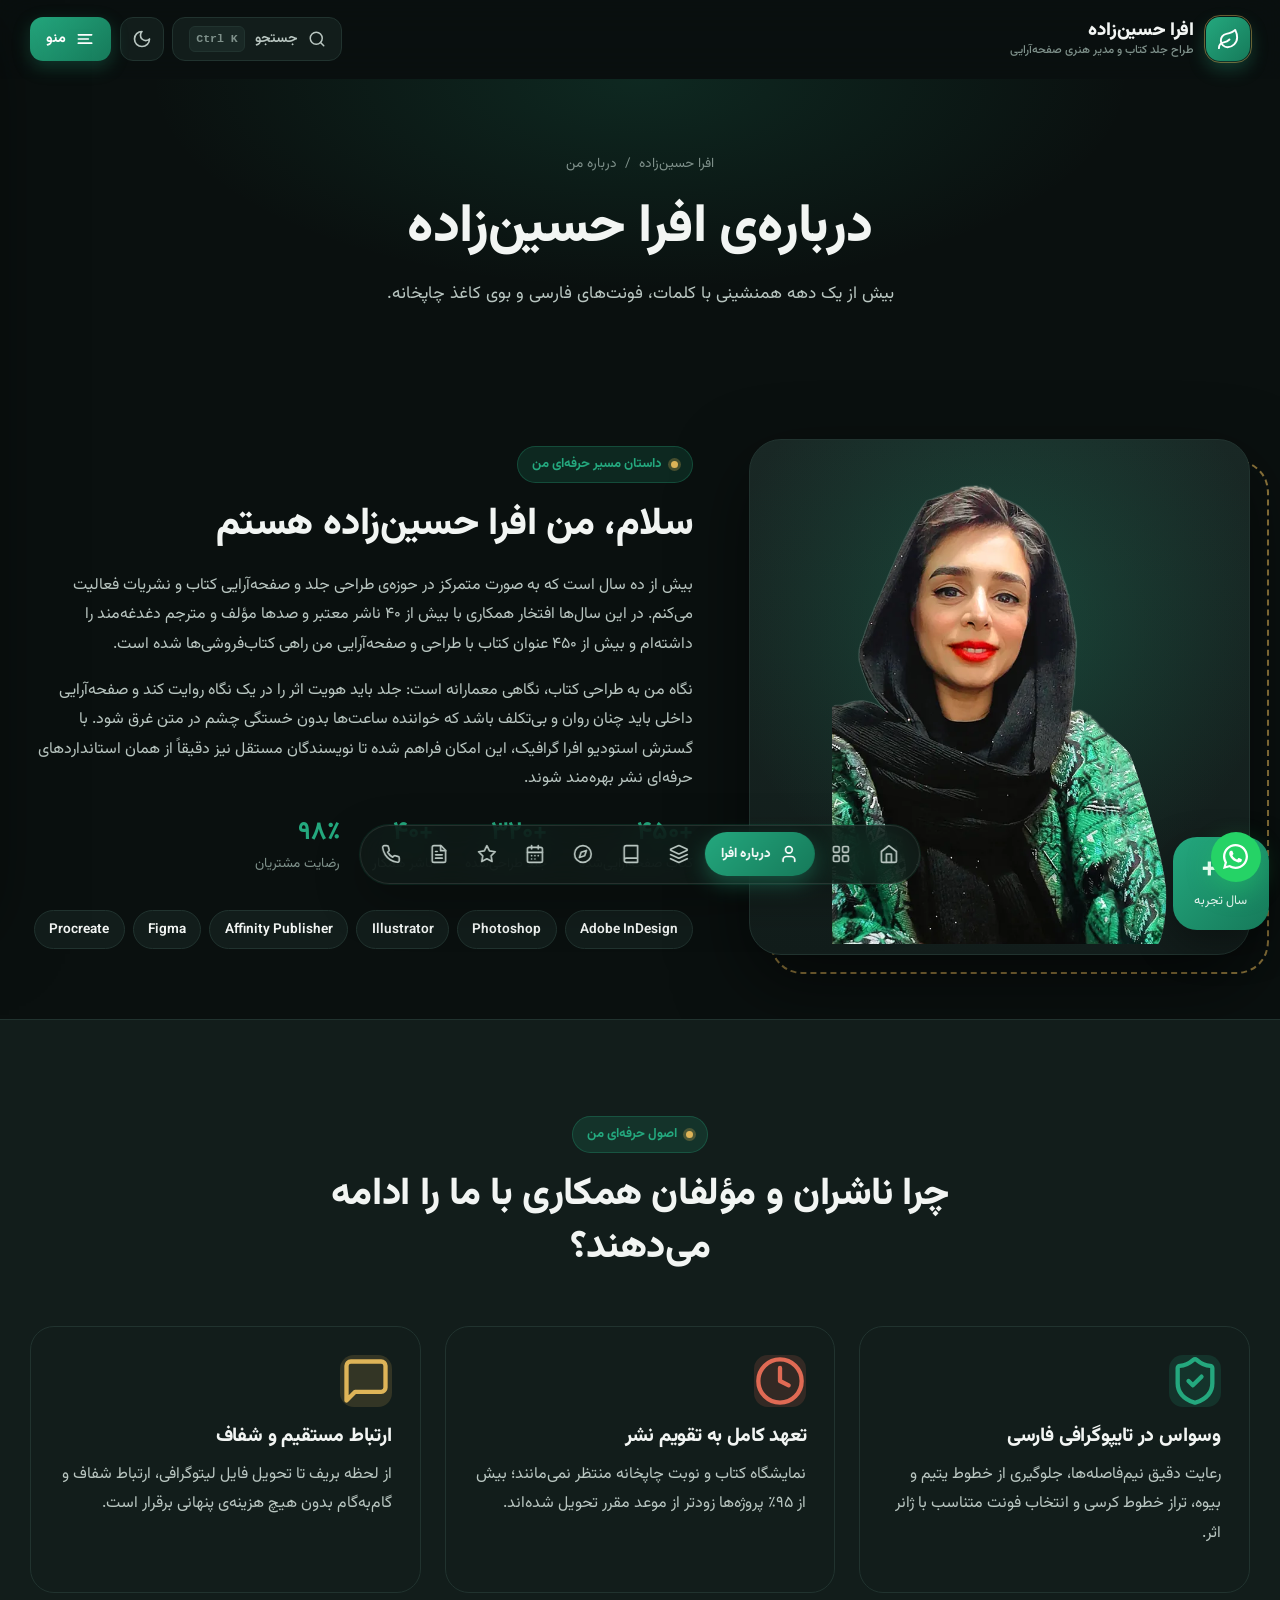
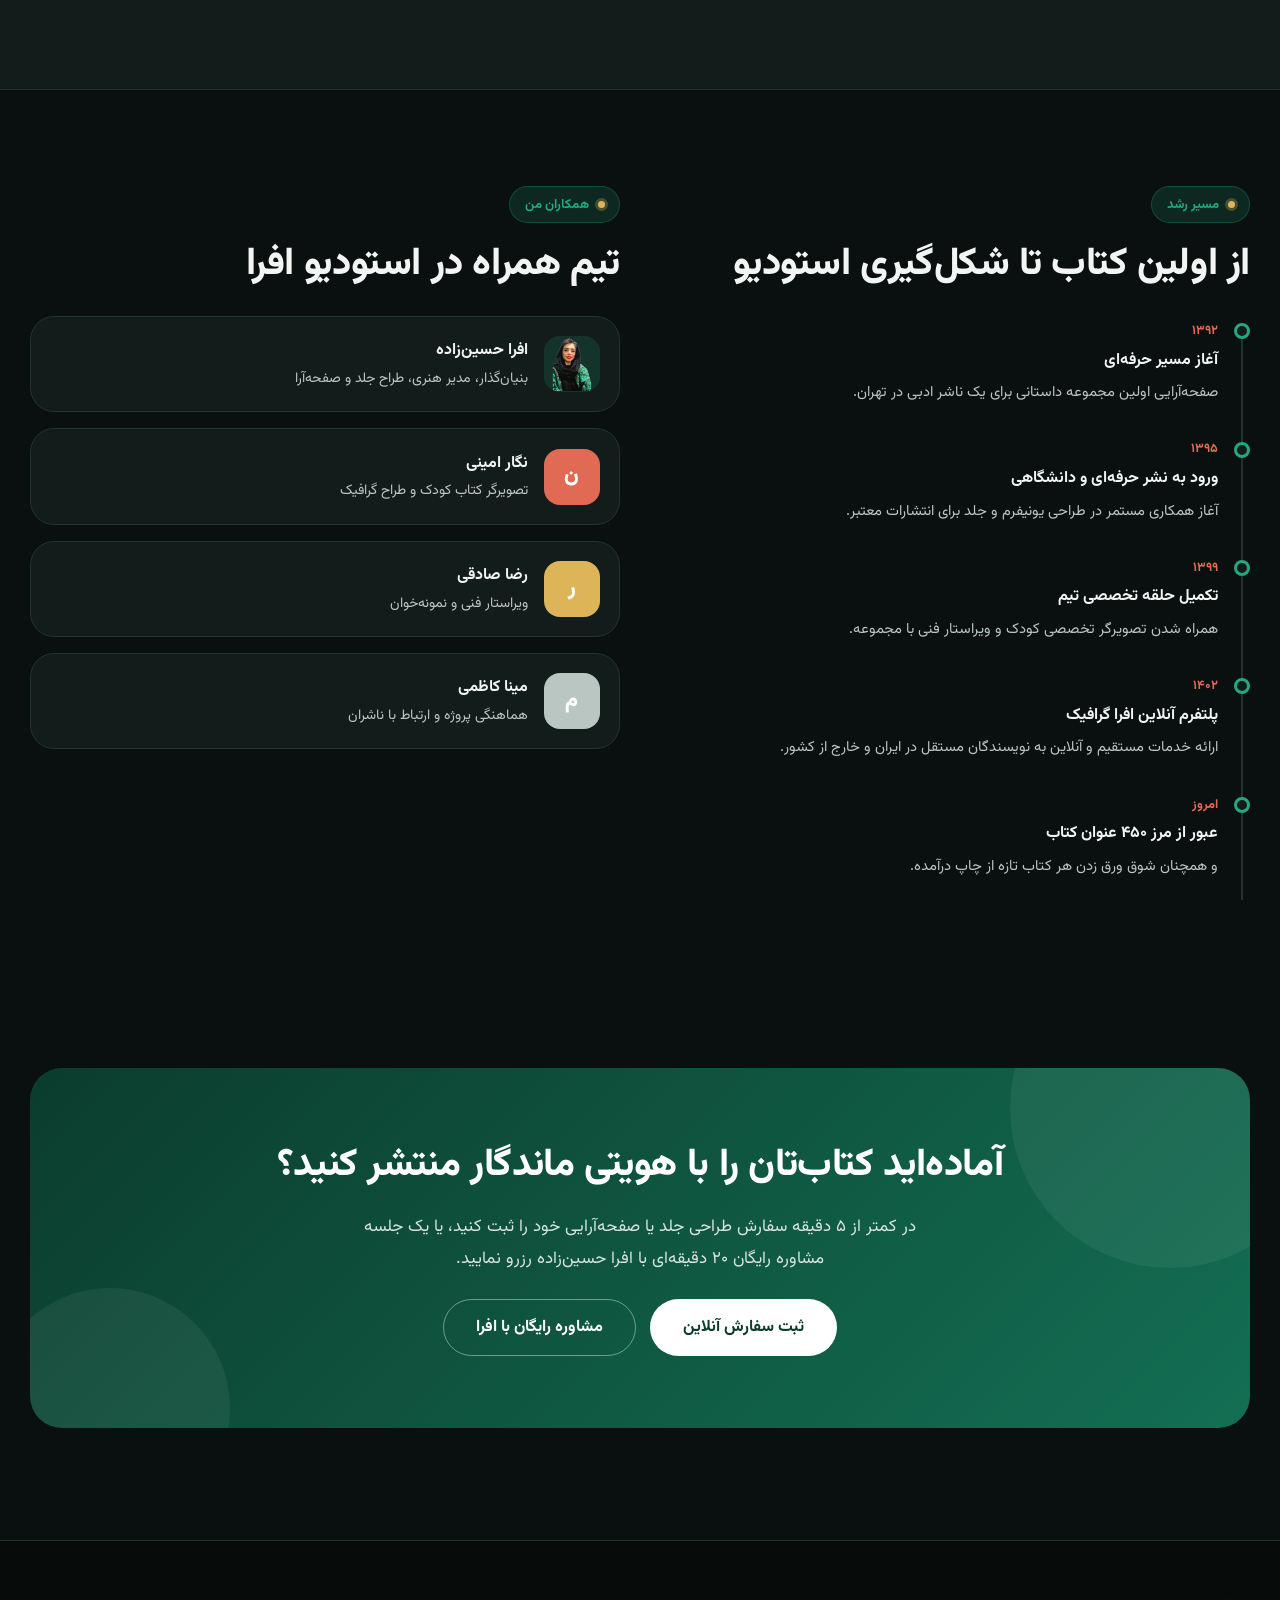
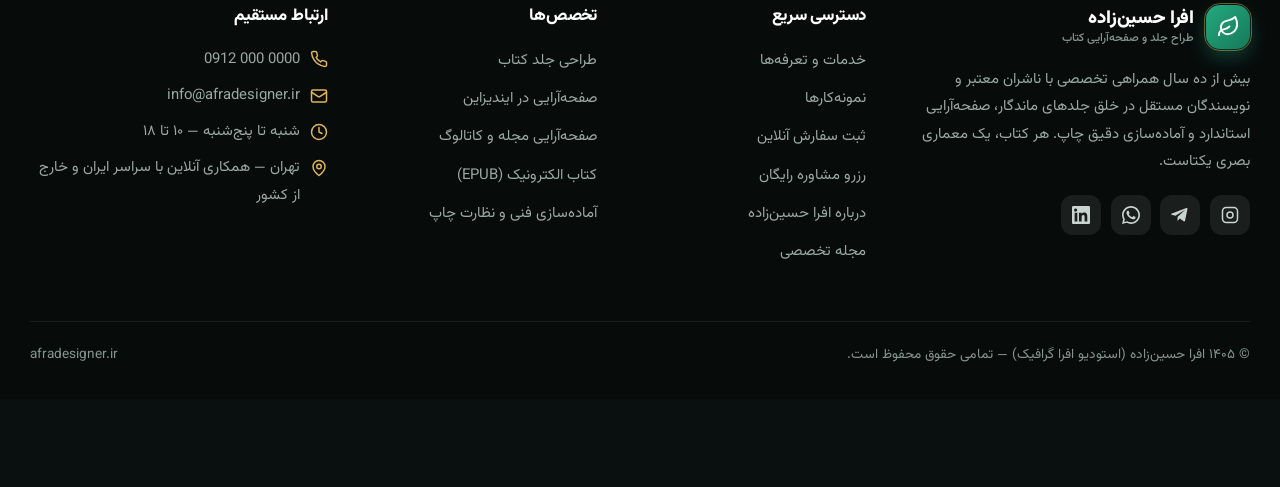
==== commit 0980af5d: "طراحی قالب پرسونال برندینگ افرا حسین‌زاده با دک پایین صفحه، منوی همبرگری و جستجو Co-authored-by: are" ====
--- a/about.html
+++ b/about.html
@@ -1,71 +1,123 @@
 <!DOCTYPE html>
-<html lang="fa" dir="rtl" data-theme="auto">
+<html lang="fa" dir="rtl" data-theme="dark">
 <head>
 <meta charset="UTF-8">
 <meta name="viewport" content="width=device-width, initial-scale=1">
-<title>درباره افرا | افرا گرافیک — طراحی جلد و صفحه‌آرایی کتاب</title>
-<meta name="description" content="آشنایی با افرا حسین‌زاده و تیم استودیو افرا گرافیک؛ بیش از ده سال تجربه در طراحی جلد و صفحه‌آرایی کتاب">
-<meta name="theme-color" content="#1f5f63">
-<meta property="og:title" content="درباره افرا | افرا گرافیک">
-<meta property="og:description" content="آشنایی با افرا حسین‌زاده و تیم استودیو افرا گرافیک؛ بیش از ده سال تجربه در طراحی جلد و صفحه‌آرایی کتاب">
+<title>درباره افرا حسین‌زاده | افرا حسین‌زاده — طراح جلد و صفحه‌آرایی کتاب</title>
+<meta name="description" content="بیوگرافی حرفه‌ای، مسیر کاری و تیم افرا حسین‌زاده؛ بیش از ده سال تجربه تخصصی در طراحی جلد و صفحه‌آرایی کتاب و مجله">
+<meta name="theme-color" content="#11694e">
+<meta property="og:title" content="درباره افرا حسین‌زاده | افرا حسین‌زاده">
+<meta property="og:description" content="بیوگرافی حرفه‌ای، مسیر کاری و تیم افرا حسین‌زاده؛ بیش از ده سال تجربه تخصصی در طراحی جلد و صفحه‌آرایی کتاب و مجله">
 <meta property="og:type" content="website">
-<link rel="icon" href="data:image/svg+xml,%3Csvg xmlns='http://www.w3.org/2000/svg' viewBox='0 0 64 64'%3E%3Crect width='64' height='64' rx='16' fill='%231f5f63'/%3E%3Cpath d='M32 50A18 18 0 0 1 29 14c14-3 18-4 23-10 2 5 5 10 5 20 0 14-12 26-25 26Z' fill='%23fff'/%3E%3C/svg%3E">
+<meta property="og:image" content="assets/afra-hosseinzadeh.png">
+<link rel="icon" href="data:image/svg+xml,%3Csvg xmlns='http://www.w3.org/2000/svg' viewBox='0 0 64 64'%3E%3Crect width='64' height='64' rx='16' fill='%2311694e'/%3E%3Cpath d='M32 50A18 18 0 0 1 29 14c14-3 18-4 23-10 2 5 5 10 5 20 0 14-12 26-25 26Z' fill='%23fff'/%3E%3C/svg%3E">
 <link rel="preconnect" href="https://fonts.googleapis.com">
+<link rel="preconnect" href="https://fonts.gstatic.com" crossorigin>
 <link href="https://fonts.googleapis.com/css2?family=Vazirmatn:wght@400;500;600;700;800;900&display=swap" rel="stylesheet">
+<script>(function(){try{var t=localStorage.getItem("afra-theme");document.documentElement.dataset.theme=t||"dark";}catch(e){}})();</script>
 <link rel="stylesheet" href="css/style.css">
 </head>
 <body>
+<div class="dock-progress" aria-hidden="true"></div>
+<div class="sec-transition-veil" aria-hidden="true"></div>
 
 <header class="header">
   <div class="container nav">
-    <a href="index.html" class="logo" aria-label="افرا گرافیک">
+    <a href="index.html" class="logo" aria-label="افرا حسین‌زاده — صفحه اصلی">
       <span class="logo-mark"><svg viewBox="0 0 24 24" fill="none" stroke="currentColor" stroke-width="2" stroke-linecap="round" stroke-linejoin="round"><path d="M11 20A7 7 0 0 1 9.8 6.1C15.5 5 17 4.48 19 2c1 2 2 4.18 2 8 0 5.5-4.78 10-10 10Z"/><path d="M2 21c0-3 1.85-5.36 5.08-6C9.5 14.52 12 13 13 12"/></svg></span>
-      <span>افرا گرافیک<small>طراحی جلد و صفحه‌آرایی</small></span>
+      <span class="logo-text"><b>افرا حسین‌زاده</b><small>طراح جلد کتاب و مدیر هنری صفحه‌آرایی</small></span>
     </a>
-    <nav class="nav-links" aria-label="منوی اصلی"><a href="index.html">خانه</a><a href="services.html">خدمات و تعرفه</a><a href="portfolio.html">نمونه‌کارها</a><a href="consult.html">مشاوره رایگان</a><a href="about.html">درباره افرا</a><a href="blog.html">مجله</a><a href="contact.html">تماس</a></nav>
     <div class="nav-actions">
-      <button class="icon-btn" data-theme-toggle aria-label="تغییر تم"><svg viewBox="0 0 24 24" fill="none" stroke="currentColor" stroke-width="2" stroke-linecap="round" stroke-linejoin="round"><circle cx="12" cy="12" r="4"/><path d="M12 2v2M12 20v2M4.93 4.93l1.41 1.41M17.66 17.66l1.41 1.41M2 12h2M20 12h2M6.34 17.66l-1.41 1.41M19.07 4.93l-1.41 1.41"/></svg></button>
-      <a href="order.html" class="btn btn-primary nav-cta">ثبت سفارش</a>
-      <button class="icon-btn burger" data-menu-open aria-label="باز کردن منو"><svg viewBox="0 0 24 24" fill="none" stroke="currentColor" stroke-width="2" stroke-linecap="round"><path d="M4 6h16M4 12h16M4 18h16"/></svg></button>
+      <button type="button" class="search-btn" data-search-open aria-label="جستجو در سایت">
+        <svg viewBox="0 0 24 24" fill="none" stroke="currentColor" stroke-width="2" stroke-linecap="round" stroke-linejoin="round"><circle cx="11" cy="11" r="8"/><path d="m21 21-4.3-4.3"/></svg>
+        <span>جستجو</span>
+        <kbd>Ctrl K</kbd>
+      </button>
+      <button type="button" class="icon-btn theme-toggle" data-theme-toggle aria-label="تغییر حالت روشن و تاریک">
+        <svg class="ic-sun" viewBox="0 0 24 24" fill="none" stroke="currentColor" stroke-width="2" stroke-linecap="round" stroke-linejoin="round"><circle cx="12" cy="12" r="4"/><path d="M12 2v2M12 20v2M4.93 4.93l1.41 1.41M17.66 17.66l1.41 1.41M2 12h2M20 12h2M6.34 17.66l-1.41 1.41M19.07 4.93l-1.41 1.41"/></svg><svg class="ic-moon" viewBox="0 0 24 24" fill="none" stroke="currentColor" stroke-width="2" stroke-linecap="round" stroke-linejoin="round"><path d="M12 3a6 6 0 0 0 9 9 9 9 0 1 1-9-9Z"/></svg>
+      </button>
+      <button type="button" class="burger-btn" data-menu-open aria-label="باز کردن منوی فهرست صفحات">
+        <svg viewBox="0 0 24 24" fill="none" stroke="currentColor" stroke-width="2" stroke-linecap="round"><path d="M4 7h16M4 12h12M4 17h16"/></svg>
+        <span>منو</span>
+      </button>
     </div>
   </div>
 </header>
-<div class="mobile-menu" aria-hidden="true">
+
+<div class="drawer-backdrop" aria-hidden="true"></div>
+<aside class="nav-drawer" aria-hidden="true" aria-label="منوی اصلی سایت">
   <div class="top">
-    <a href="index.html" class="logo"><span class="logo-mark"><svg viewBox="0 0 24 24" fill="none" stroke="currentColor" stroke-width="2" stroke-linecap="round" stroke-linejoin="round"><path d="M11 20A7 7 0 0 1 9.8 6.1C15.5 5 17 4.48 19 2c1 2 2 4.18 2 8 0 5.5-4.78 10-10 10Z"/><path d="M2 21c0-3 1.85-5.36 5.08-6C9.5 14.52 12 13 13 12"/></svg></span><span>افرا گرافیک</span></a>
-    <button class="icon-btn" data-menu-close aria-label="بستن"><svg viewBox="0 0 24 24" fill="none" stroke="currentColor" stroke-width="2" stroke-linecap="round"><path d="M18 6 6 18M6 6l12 12"/></svg></button>
-  </div>
-  <nav><a href="index.html">خانه<span style="width:18px;display:inline-block"><svg viewBox="0 0 24 24" fill="none" stroke="currentColor" stroke-width="2" stroke-linecap="round" stroke-linejoin="round"><path d="M19 12H5"/><path d="m12 19-7-7 7-7"/></svg></span></a><a href="services.html">خدمات و تعرفه<span style="width:18px;display:inline-block"><svg viewBox="0 0 24 24" fill="none" stroke="currentColor" stroke-width="2" stroke-linecap="round" stroke-linejoin="round"><path d="M19 12H5"/><path d="m12 19-7-7 7-7"/></svg></span></a><a href="portfolio.html">نمونه‌کارها<span style="width:18px;display:inline-block"><svg viewBox="0 0 24 24" fill="none" stroke="currentColor" stroke-width="2" stroke-linecap="round" stroke-linejoin="round"><path d="M19 12H5"/><path d="m12 19-7-7 7-7"/></svg></span></a><a href="consult.html">مشاوره رایگان<span style="width:18px;display:inline-block"><svg viewBox="0 0 24 24" fill="none" stroke="currentColor" stroke-width="2" stroke-linecap="round" stroke-linejoin="round"><path d="M19 12H5"/><path d="m12 19-7-7 7-7"/></svg></span></a><a href="about.html">درباره افرا<span style="width:18px;display:inline-block"><svg viewBox="0 0 24 24" fill="none" stroke="currentColor" stroke-width="2" stroke-linecap="round" stroke-linejoin="round"><path d="M19 12H5"/><path d="m12 19-7-7 7-7"/></svg></span></a><a href="blog.html">مجله<span style="width:18px;display:inline-block"><svg viewBox="0 0 24 24" fill="none" stroke="currentColor" stroke-width="2" stroke-linecap="round" stroke-linejoin="round"><path d="M19 12H5"/><path d="m12 19-7-7 7-7"/></svg></span></a><a href="contact.html">تماس<span style="width:18px;display:inline-block"><svg viewBox="0 0 24 24" fill="none" stroke="currentColor" stroke-width="2" stroke-linecap="round" stroke-linejoin="round"><path d="M19 12H5"/><path d="m12 19-7-7 7-7"/></svg></span></a></nav>
+    <a href="index.html" class="logo">
+      <span class="logo-mark"><svg viewBox="0 0 24 24" fill="none" stroke="currentColor" stroke-width="2" stroke-linecap="round" stroke-linejoin="round"><path d="M11 20A7 7 0 0 1 9.8 6.1C15.5 5 17 4.48 19 2c1 2 2 4.18 2 8 0 5.5-4.78 10-10 10Z"/><path d="M2 21c0-3 1.85-5.36 5.08-6C9.5 14.52 12 13 13 12"/></svg></span>
+      <span class="logo-text"><b>افرا حسین‌زاده</b><small>برند شخصی طراحی و نشر</small></span>
+    </a>
+    <button type="button" class="icon-btn" data-menu-close aria-label="بستن منو"><svg viewBox="0 0 24 24" fill="none" stroke="currentColor" stroke-width="2" stroke-linecap="round"><path d="M18 6 6 18M6 6l12 12"/></svg></button>
+  </div>
+  <div class="drawer-profile">
+    <img src="assets/afra-hosseinzadeh.png" alt="افرا حسین‌زاده" width="614" height="820">
+    <div>
+      <b>افرا حسین‌زاده</b>
+      <small>۱۰+ سال تجربه • +۴۵۰ کتاب منتشرشده</small>
+    </div>
+  </div>
+  <div class="drawer-lbl">دسترسی به صفحات قالب</div>
+  <nav><a href="index.html"><span class="link-main"><svg viewBox="0 0 24 24" fill="none" stroke="currentColor" stroke-width="2" stroke-linecap="round" stroke-linejoin="round"><path d="m3 9 9-7 9 7v11a2 2 0 0 1-2 2H5a2 2 0 0 1-2-2z"/><polyline points="9 22 9 12 15 12 15 22"/></svg><span>خانه و معرفی برند</span></span><span class="arr"><svg viewBox="0 0 24 24" fill="none" stroke="currentColor" stroke-width="2" stroke-linecap="round" stroke-linejoin="round"><path d="M19 12H5"/><path d="m12 19-7-7 7-7"/></svg></span></a><a href="services.html"><span class="link-main"><svg viewBox="0 0 24 24" fill="none" stroke="currentColor" stroke-width="2" stroke-linecap="round" stroke-linejoin="round"><path d="m12.83 2.18a2 2 0 0 0-1.66 0L2.6 6.08a1 1 0 0 0 0 1.83l8.58 3.91a2 2 0 0 0 1.66 0l8.58-3.9a1 1 0 0 0 0-1.83Z"/><path d="m22 17.65-9.17 4.16a2 2 0 0 1-1.66 0L2 17.65"/><path d="m22 12.65-9.17 4.16a2 2 0 0 1-1.66 0L2 12.65"/></svg><span>خدمات و تعرفه‌ها</span></span><span class="arr"><svg viewBox="0 0 24 24" fill="none" stroke="currentColor" stroke-width="2" stroke-linecap="round" stroke-linejoin="round"><path d="M19 12H5"/><path d="m12 19-7-7 7-7"/></svg></span></a><a href="portfolio.html"><span class="link-main"><svg viewBox="0 0 24 24" fill="none" stroke="currentColor" stroke-width="2" stroke-linecap="round" stroke-linejoin="round"><path d="M4 19.5v-15A2.5 2.5 0 0 1 6.5 2H20v20H6.5a2.5 2.5 0 0 1 0-5H20"/></svg><span>گالری نمونه‌کارها</span></span><span class="arr"><svg viewBox="0 0 24 24" fill="none" stroke="currentColor" stroke-width="2" stroke-linecap="round" stroke-linejoin="round"><path d="M19 12H5"/><path d="m12 19-7-7 7-7"/></svg></span></a><a href="order.html"><span class="link-main"><svg viewBox="0 0 24 24" fill="none" stroke="currentColor" stroke-width="2" stroke-linecap="round" stroke-linejoin="round"><path d="M6 2 3 6v14a2 2 0 0 0 2 2h14a2 2 0 0 0 2-2V6l-3-4Z"/><path d="M3 6h18"/><path d="M16 10a4 4 0 0 1-8 0"/></svg><span>ثبت سفارش آنلاین</span></span><span class="arr"><svg viewBox="0 0 24 24" fill="none" stroke="currentColor" stroke-width="2" stroke-linecap="round" stroke-linejoin="round"><path d="M19 12H5"/><path d="m12 19-7-7 7-7"/></svg></span></a><a href="consult.html"><span class="link-main"><svg viewBox="0 0 24 24" fill="none" stroke="currentColor" stroke-width="2" stroke-linecap="round" stroke-linejoin="round"><rect width="18" height="18" x="3" y="4" rx="2"/><line x1="16" x2="16" y1="2" y2="6"/><line x1="8" x2="8" y1="2" y2="6"/><line x1="3" x2="21" y1="10" y2="10"/><path d="M8 14h.01M12 14h.01M16 14h.01M8 18h.01M12 18h.01"/></svg><span>رزرو مشاوره رایگان</span></span><span class="arr"><svg viewBox="0 0 24 24" fill="none" stroke="currentColor" stroke-width="2" stroke-linecap="round" stroke-linejoin="round"><path d="M19 12H5"/><path d="m12 19-7-7 7-7"/></svg></span></a><a href="about.html"><span class="link-main"><svg viewBox="0 0 24 24" fill="none" stroke="currentColor" stroke-width="2" stroke-linecap="round" stroke-linejoin="round"><path d="M19 21v-2a4 4 0 0 0-4-4H9a4 4 0 0 0-4 4v2"/><circle cx="12" cy="7" r="4"/></svg><span>درباره افرا حسین‌زاده</span></span><span class="arr"><svg viewBox="0 0 24 24" fill="none" stroke="currentColor" stroke-width="2" stroke-linecap="round" stroke-linejoin="round"><path d="M19 12H5"/><path d="m12 19-7-7 7-7"/></svg></span></a><a href="blog.html"><span class="link-main"><svg viewBox="0 0 24 24" fill="none" stroke="currentColor" stroke-width="2" stroke-linecap="round" stroke-linejoin="round"><path d="M14.5 2H6a2 2 0 0 0-2 2v16a2 2 0 0 0 2 2h12a2 2 0 0 0 2-2V7.5L14.5 2z"/><polyline points="14 2 14 8 20 8"/><line x1="16" x2="8" y1="13" y2="13"/><line x1="16" x2="8" y1="17" y2="17"/><line x1="10" x2="8" y1="9" y2="9"/></svg><span>مجله تخصصی نشر</span></span><span class="arr"><svg viewBox="0 0 24 24" fill="none" stroke="currentColor" stroke-width="2" stroke-linecap="round" stroke-linejoin="round"><path d="M19 12H5"/><path d="m12 19-7-7 7-7"/></svg></span></a><a href="contact.html"><span class="link-main"><svg viewBox="0 0 24 24" fill="none" stroke="currentColor" stroke-width="2" stroke-linecap="round" stroke-linejoin="round"><path d="M22 16.92v3a2 2 0 0 1-2.18 2 19.79 19.79 0 0 1-8.63-3.07 19.5 19.5 0 0 1-6-6 19.79 19.79 0 0 1-3.07-8.67A2 2 0 0 1 4.11 2h3a2 2 0 0 1 2 1.72c.127.96.361 1.903.7 2.81a2 2 0 0 1-.45 2.11L8.09 9.91a16 16 0 0 0 6 6l1.27-1.27a2 2 0 0 1 2.11-.45c.907.339 1.85.573 2.81.7A2 2 0 0 1 22 16.92z"/></svg><span>تماس با من</span></span><span class="arr"><svg viewBox="0 0 24 24" fill="none" stroke="currentColor" stroke-width="2" stroke-linecap="round" stroke-linejoin="round"><path d="M19 12H5"/><path d="m12 19-7-7 7-7"/></svg></span></a></nav>
   <div class="bottom">
-    <a href="order.html" class="btn btn-primary btn-lg">ثبت سفارش</a>
-    <a href="consult.html" class="btn btn-outline">رزرو مشاوره رایگان</a>
+    <a href="order.html" class="btn btn-primary btn-block">ثبت سفارش آنلاین پروژه</a>
+    <a href="consult.html" class="btn btn-outline btn-block">رزرو جلسه مشاوره رایگان</a>
+    <div class="drawer-socials">
+      <a href="https://instagram.com" target="_blank" rel="noopener" aria-label="اینستاگرام"><svg viewBox="0 0 24 24" fill="none" stroke="currentColor" stroke-width="2"><rect width="20" height="20" x="2" y="2" rx="5"/><circle cx="12" cy="12" r="4"/><path d="M17.5 6.5h.01"/></svg></a>
+      <a href="https://t.me" target="_blank" rel="noopener" aria-label="تلگرام"><svg viewBox="0 0 24 24" fill="currentColor"><path d="M21.9 4.4 18.7 19.6c-.2 1-.9 1.3-1.8.8l-5-3.7-2.4 2.3c-.3.3-.5.5-1 .5l.4-5.1L18 6.1c.4-.4-.1-.6-.6-.2L5.9 13.1 1 11.6c-1.1-.3-1.1-1.1.2-1.6L20.5 2.6c.9-.3 1.7.2 1.4 1.8"/></svg></a>
+      <a href="https://wa.me/989120000000" target="_blank" rel="noopener" aria-label="واتساپ"><svg viewBox="0 0 24 24" fill="currentColor"><path d="M17.5 14.4c-.3-.1-1.8-.9-2-1-.3-.1-.5-.1-.7.1-.2.3-.8 1-.9 1.2-.2.2-.3.2-.6.1-.3-.1-1.3-.5-2.4-1.5-.9-.8-1.5-1.8-1.7-2.1-.2-.3 0-.5.1-.6l.4-.5c.1-.2.2-.3.3-.5.1-.2 0-.4 0-.5-.1-.1-.7-1.6-.9-2.2-.2-.6-.5-.5-.7-.5h-.6c-.2 0-.5.1-.8.4-.3.3-1 1-1 2.5s1.1 2.9 1.2 3.1c.1.2 2.1 3.2 5.1 4.5.7.3 1.3.5 1.7.6.7.2 1.4.2 1.9.1.6-.1 1.8-.7 2-1.4.2-.7.2-1.3.2-1.4-.1-.2-.3-.3-.6-.4M12 21.8c-1.8 0-3.5-.5-5-1.4l-.4-.2-3.7 1 1-3.6-.2-.4A9.8 9.8 0 0 1 2.2 12C2.2 6.6 6.6 2.2 12 2.2S21.8 6.6 21.8 12 17.4 21.8 12 21.8M12 0C5.4 0 0 5.4 0 12c0 2.1.6 4.2 1.6 6L0 24l6.2-1.6c1.8 1 3.8 1.5 5.8 1.5 6.6 0 12-5.4 12-12S18.6 0 12 0"/></svg></a>
+      <a href="https://linkedin.com" target="_blank" rel="noopener" aria-label="لینکدین"><svg viewBox="0 0 24 24" fill="currentColor"><path d="M20.4 20.5h-3.6v-5.6c0-1.3 0-3-1.8-3s-2.1 1.4-2.1 2.9v5.7H9.3V9h3.4v1.6c.5-.9 1.6-1.8 3.4-1.8 3.6 0 4.3 2.4 4.3 5.5v6.2ZM5.3 7.4a2.1 2.1 0 1 1 0-4.1 2.1 2.1 0 0 1 0 4.1M7.1 20.5H3.5V9h3.6ZM22.2 0H1.8C.8 0 0 .8 0 1.7v20.5c0 1 .8 1.8 1.8 1.8h20.4c1 0 1.8-.8 1.8-1.8V1.7C24 .8 23.2 0 22.2 0"/></svg></a>
+    </div>
+  </div>
+</aside>
+
+<div class="search-modal" id="search-modal" aria-hidden="true" role="dialog" aria-label="جستجوی سایت">
+  <div class="search-dialog">
+    <div class="search-bar">
+      <svg viewBox="0 0 24 24" fill="none" stroke="currentColor" stroke-width="2" stroke-linecap="round" stroke-linejoin="round"><circle cx="11" cy="11" r="8"/><path d="m21 21-4.3-4.3"/></svg>
+      <input type="search" id="search-input" placeholder="جستجو در خدمات، نمونه‌کارها، مقالات و بخش‌ها…" autocomplete="off">
+      <button type="button" class="close-esc" data-search-close>ESC</button>
+    </div>
+    <div class="search-tags">
+      <small>پیشنهاد سریع:</small>
+      <button type="button" class="search-tag" data-search-tag="طراحی جلد">طراحی جلد</button>
+      <button type="button" class="search-tag" data-search-tag="صفحه‌آرایی">صفحه‌آرایی</button>
+      <button type="button" class="search-tag" data-search-tag="تعرفه">ماشین‌حساب تعرفه</button>
+      <button type="button" class="search-tag" data-search-tag="مشاوره">مشاوره رایگان</button>
+      <button type="button" class="search-tag" data-search-tag="EPUB">کتاب الکترونیک</button>
+    </div>
+    <div class="search-results" id="search-results"></div>
   </div>
 </div>
 <main>
 
 <section class="page-hero text-center">
   <div class="container">
-    <nav class="breadcrumb"><a href="index.html">خانه</a><span>/</span><span>درباره افرا</span></nav>
-    <h1>درباره‌ی افرا گرافیک</h1>
-    <p>استودیویی کوچک با عشق بزرگ به کتاب. ما کلمات را به شکل درمی‌آوریم.</p>
+    <nav class="breadcrumb"><a href="index.html">افرا حسین‌زاده</a><span>/</span><span>درباره من</span></nav>
+    <h1>درباره‌ی افرا حسین‌زاده</h1>
+    <p>بیش از یک دهه همنشینی با کلمات، فونت‌های فارسی و بوی کاغذ چاپخانه.</p>
   </div>
 </section>
 
 <section class="section--tight">
   <div class="container about-grid">
     <div class="about-img reveal">
-      <img src="assets/designer.jpg" alt="افرا حسین‌زاده">
+      <img src="assets/afra-hosseinzadeh.png" width="614" height="820" alt="افرا حسین‌زاده">
       <div class="exp-badge"><b>۱۰+</b><small>سال تجربه</small></div>
     </div>
     <div class="reveal" data-delay="1">
-      <span class="eyebrow">داستان ما</span>
+      <span class="eyebrow">داستان مسیر حرفه‌ای من</span>
       <h2>سلام، من افرا حسین‌زاده هستم</h2>
-      <p>بیش از ده سال است که در حوزه‌ی طراحی جلد و صفحه‌آرایی کتاب و مجله فعالیت می‌کنم. با ناشران زیادی همکاری داشته‌ام و رزومه‌ی مفصلی در این حوزه دارم. عاشق صفحه‌آرایی‌ام و عاشق کتاب خواندن؛ به نظرم لذت‌بخش‌ترین کار دنیا، کار کردن با کلمات است.</p>
-      <p>چند سال پیش تیم طراحی‌ای شکل دادیم و تصمیم گرفتیم فعالیت‌مان را گسترده‌تر کنیم تا علاوه بر ناشران، نویسندگان مستقل هم به کیفیتی حرفه‌ای و قیمتی منصفانه دسترسی داشته باشند. باور ما این است که هر کتاب خوبی، شایسته‌ی یک جلد و صفحه‌آرایی خوب است.</p>
+      <p>بیش از ده سال است که به صورت متمرکز در حوزه‌ی طراحی جلد و صفحه‌آرایی کتاب و نشریات فعالیت می‌کنم. در این سال‌ها افتخار همکاری با بیش از ۴۰ ناشر معتبر و صدها مؤلف و مترجم دغدغه‌مند را داشته‌ام و بیش از ۴۵۰ عنوان کتاب با طراحی و صفحه‌آرایی من راهی کتاب‌فروشی‌ها شده است.</p>
+      <p>نگاه من به طراحی کتاب، نگاهی معمارانه است: جلد باید هویت اثر را در یک نگاه روایت کند و صفحه‌آرایی داخلی باید چنان روان و بی‌تکلف باشد که خواننده ساعت‌ها بدون خستگی چشم در متن غرق شود. با گسترش استودیو افرا گرافیک، این امکان فراهم شده تا نویسندگان مستقل نیز دقیقاً از همان استانداردهای حرفه‌ای نشر بهره‌مند شوند.</p>
       <div class="mini-stats">
-        <div><b>+۴۵۰</b><span>کتاب</span></div>
+        <div><b>+۴۵۰</b><span>کتاب صفحه‌آرایی‌شده</span></div>
+        <div><b>+۳۲۰</b><span>جلد طراحی‌شده</span></div>
         <div><b>+۴۰</b><span>ناشر همکار</span></div>
-        <div><b>۹۸٪</b><span>رضایت</span></div>
+        <div><b>۹۸٪</b><span>رضایت مشتریان</span></div>
       </div>
       <div class="tools" style="margin-top:2rem"><span>Adobe InDesign</span><span>Photoshop</span><span>Illustrator</span><span>Affinity Publisher</span><span>Figma</span><span>Procreate</span></div>
     </div>
@@ -74,11 +126,11 @@
 
 <section class="section section--alt">
   <div class="container">
-    <div class="sec-head center"><span class="eyebrow">ارزش‌های ما</span><h2>چرا ناشران به ما اعتماد می‌کنند؟</h2></div>
+    <div class="sec-head center"><span class="eyebrow">اصول حرفه‌ای من</span><h2>چرا ناشران و مؤلفان همکاری با ما را ادامه می‌دهند؟</h2></div>
     <div class="grid-3">
-      <div class="card reveal"><span class="ic" style="display:inline-grid;place-items:center;width:52px;height:52px;border-radius:14px;background:var(--c-teal-light);color:var(--c-teal);margin-bottom:1rem"><svg viewBox="0 0 24 24" fill="none" stroke="currentColor" stroke-width="2" stroke-linecap="round" stroke-linejoin="round"><path d="M20 13c0 5-3.5 7.5-7.66 8.95a1 1 0 0 1-.67-.01C7.5 20.5 4 18 4 13V6a1 1 0 0 1 1-1c2 0 4.5-1.2 6.24-2.72a1.17 1.17 0 0 1 1.52 0C14.51 3.81 17 5 19 5a1 1 0 0 1 1 1z"/><path d="m9 12 2 2 4-4"/></svg></span><h3>دقت در جزئیات</h3><p>نیم‌فاصله، کشیدگی، یتیم و بیوه… ما به همان چیزهایی اهمیت می‌دهیم که خواننده ناخودآگاه حس می‌کند.</p></div>
-      <div class="card reveal" data-delay="1"><span class="ic" style="display:inline-grid;place-items:center;width:52px;height:52px;border-radius:14px;background:var(--c-terra-light);color:var(--c-terra);margin-bottom:1rem"><svg viewBox="0 0 24 24" fill="none" stroke="currentColor" stroke-width="2" stroke-linecap="round" stroke-linejoin="round"><circle cx="12" cy="12" r="10"/><path d="M12 6v6l4 2"/></svg></span><h3>تعهد به زمان</h3><p>زمان‌بندی مشخص در قرارداد؛ بیش از ۹۵٪ پروژه‌ها را زودتر از موعد تحویل داده‌ایم.</p></div>
-      <div class="card reveal" data-delay="2"><span class="ic" style="display:inline-grid;place-items:center;width:52px;height:52px;border-radius:14px;background:var(--c-gold-light);color:#9d7a2a;margin-bottom:1rem"><svg viewBox="0 0 24 24" fill="none" stroke="currentColor" stroke-width="2" stroke-linecap="round" stroke-linejoin="round"><path d="M21 15a2 2 0 0 1-2 2H7l-4 4V5a2 2 0 0 1 2-2h14a2 2 0 0 1 2 2z"/></svg></span><h3>ارتباط شفاف</h3><p>در هر مرحله می‌دانید کار کجاست. بدون هزینه‌ی پنهان، بدون غافلگیری.</p></div>
+      <div class="card reveal"><span class="ic" style="display:inline-grid;place-items:center;width:52px;height:52px;border-radius:14px;background:var(--c-teal-light);color:var(--c-teal);margin-bottom:1rem"><svg viewBox="0 0 24 24" fill="none" stroke="currentColor" stroke-width="2" stroke-linecap="round" stroke-linejoin="round"><path d="M20 13c0 5-3.5 7.5-7.66 8.95a1 1 0 0 1-.67-.01C7.5 20.5 4 18 4 13V6a1 1 0 0 1 1-1c2 0 4.5-1.2 6.24-2.72a1.17 1.17 0 0 1 1.52 0C14.51 3.81 17 5 19 5a1 1 0 0 1 1 1z"/><path d="m9 12 2 2 4-4"/></svg></span><h3>وسواس در تایپوگرافی فارسی</h3><p>رعایت دقیق نیم‌فاصله‌ها، جلوگیری از خطوط یتیم و بیوه، تراز خطوط کرسی و انتخاب فونت متناسب با ژانر اثر.</p></div>
+      <div class="card reveal" data-delay="1"><span class="ic" style="display:inline-grid;place-items:center;width:52px;height:52px;border-radius:14px;background:var(--c-terra-light);color:var(--c-terra);margin-bottom:1rem"><svg viewBox="0 0 24 24" fill="none" stroke="currentColor" stroke-width="2" stroke-linecap="round" stroke-linejoin="round"><circle cx="12" cy="12" r="10"/><path d="M12 6v6l4 2"/></svg></span><h3>تعهد کامل به تقویم نشر</h3><p>نمایشگاه کتاب و نوبت چاپخانه منتظر نمی‌مانند؛ بیش از ۹۵٪ پروژه‌ها زودتر از موعد مقرر تحویل شده‌اند.</p></div>
+      <div class="card reveal" data-delay="2"><span class="ic" style="display:inline-grid;place-items:center;width:52px;height:52px;border-radius:14px;background:var(--c-gold-light);color:var(--c-gold);margin-bottom:1rem"><svg viewBox="0 0 24 24" fill="none" stroke="currentColor" stroke-width="2" stroke-linecap="round" stroke-linejoin="round"><path d="M21 15a2 2 0 0 1-2 2H7l-4 4V5a2 2 0 0 1 2-2h14a2 2 0 0 1 2 2z"/></svg></span><h3>ارتباط مستقیم و شفاف</h3><p>از لحظه بریف تا تحویل فایل لیتوگرافی، ارتباط شفاف و گام‌به‌گام بدون هیچ هزینه‌ی پنهانی برقرار است.</p></div>
     </div>
   </div>
 </section>
@@ -86,24 +138,24 @@
 <section class="section">
   <div class="container two-col" style="grid-template-columns:1fr 1fr">
     <div>
-      <span class="eyebrow">مسیر ما</span>
-      <h2>از یک میز کوچک تا یک تیم</h2>
+      <span class="eyebrow">مسیر رشد</span>
+      <h2>از اولین کتاب تا شکل‌گیری استودیو</h2>
       <ul class="timeline" style="margin-top:1.5rem">
-        <li><small>۱۳۹۲</small><b>شروع کار</b><p>اولین صفحه‌آرایی برای یک ناشر کوچک در تهران.</p></li>
-        <li><small>۱۳۹۵</small><b>همکاری با ناشران بزرگ</b><p>آغاز همکاری مستمر با چند انتشارات معتبر.</p></li>
-        <li><small>۱۳۹۹</small><b>شکل‌گیری تیم</b><p>پیوستن تصویرگر و ویراستار به تیم افرا.</p></li>
-        <li><small>۱۴۰۲</small><b>افرا گرافیک</b><p>راه‌اندازی استودیو و خدمات آنلاین برای نویسندگان مستقل.</p></li>
-        <li><small>امروز</small><b>+۴۵۰ کتاب</b><p>و هنوز هر کتاب تازه برای‌مان هیجان‌انگیز است.</p></li>
+        <li><small>۱۳۹۲</small><b>آغاز مسیر حرفه‌ای</b><p>صفحه‌آرایی اولین مجموعه داستانی برای یک ناشر ادبی در تهران.</p></li>
+        <li><small>۱۳۹۵</small><b>ورود به نشر حرفه‌ای و دانشگاهی</b><p>آغاز همکاری مستمر در طراحی یونیفرم و جلد برای انتشارات معتبر.</p></li>
+        <li><small>۱۳۹۹</small><b>تکمیل حلقه تخصصی تیم</b><p>همراه شدن تصویرگر تخصصی کودک و ویراستار فنی با مجموعه.</p></li>
+        <li><small>۱۴۰۲</small><b>پلتفرم آنلاین افرا گرافیک</b><p>ارائه خدمات مستقیم و آنلاین به نویسندگان مستقل در ایران و خارج از کشور.</p></li>
+        <li><small>امروز</small><b>عبور از مرز ۴۵۰ عنوان کتاب</b><p>و همچنان شوق ورق زدن هر کتاب تازه از چاپ درآمده.</p></li>
       </ul>
     </div>
     <div>
-      <span class="eyebrow">تیم</span>
-      <h2>کسانی که کتاب شما را می‌سازند</h2>
+      <span class="eyebrow">همکاران من</span>
+      <h2>تیم همراه در استودیو افرا</h2>
       <div style="display:grid;gap:1rem;margin-top:1.5rem">
-        <div class="card" style="display:flex;gap:1rem;align-items:center;padding:1.2rem"><span class="av" style="width:56px;height:56px;border-radius:16px;background:var(--c-teal);color:#fff;display:grid;place-items:center;font-weight:900;font-size:1.3rem;flex-shrink:0">ا</span><div><b>افرا حسین‌زاده</b><p style="margin:0;font-size:.88rem">مدیر هنری، طراح جلد و صفحه‌آرا</p></div></div>
-        <div class="card" style="display:flex;gap:1rem;align-items:center;padding:1.2rem"><span class="av" style="width:56px;height:56px;border-radius:16px;background:var(--c-terra);color:#fff;display:grid;place-items:center;font-weight:900;font-size:1.3rem;flex-shrink:0">ن</span><div><b>نگار امینی</b><p style="margin:0;font-size:.88rem">تصویرگر و طراح گرافیک</p></div></div>
-        <div class="card" style="display:flex;gap:1rem;align-items:center;padding:1.2rem"><span class="av" style="width:56px;height:56px;border-radius:16px;background:var(--c-gold);color:#fff;display:grid;place-items:center;font-weight:900;font-size:1.3rem;flex-shrink:0">ر</span><div><b>رضا صادقی</b><p style="margin:0;font-size:.88rem">ویراستار و نمونه‌خوان</p></div></div>
-        <div class="card" style="display:flex;gap:1rem;align-items:center;padding:1.2rem"><span class="av" style="width:56px;height:56px;border-radius:16px;background:var(--c-ink-2);color:#fff;display:grid;place-items:center;font-weight:900;font-size:1.3rem;flex-shrink:0">م</span><div><b>مینا کاظمی</b><p style="margin:0;font-size:.88rem">مدیر پروژه و ارتباط با مشتری</p></div></div>
+        <div class="card" style="display:flex;gap:1rem;align-items:center;padding:1.2rem"><img src="assets/afra-hosseinzadeh.png" alt="افرا حسین‌زاده" width="614" height="820" style="width:56px;height:56px;border-radius:16px;object-fit:contain;background:var(--c-teal-light);flex-shrink:0"><div><b>افرا حسین‌زاده</b><p style="margin:0;font-size:.88rem">بنیان‌گذار، مدیر هنری، طراح جلد و صفحه‌آرا</p></div></div>
+        <div class="card" style="display:flex;gap:1rem;align-items:center;padding:1.2rem"><span class="av" style="width:56px;height:56px;border-radius:16px;background:var(--c-terra);color:#fff;display:grid;place-items:center;font-weight:900;font-size:1.3rem;flex-shrink:0">ن</span><div><b>نگار امینی</b><p style="margin:0;font-size:.88rem">تصویرگر کتاب کودک و طراح گرافیک</p></div></div>
+        <div class="card" style="display:flex;gap:1rem;align-items:center;padding:1.2rem"><span class="av" style="width:56px;height:56px;border-radius:16px;background:var(--c-gold);color:#fff;display:grid;place-items:center;font-weight:900;font-size:1.3rem;flex-shrink:0">ر</span><div><b>رضا صادقی</b><p style="margin:0;font-size:.88rem">ویراستار فنی و نمونه‌خوان</p></div></div>
+        <div class="card" style="display:flex;gap:1rem;align-items:center;padding:1.2rem"><span class="av" style="width:56px;height:56px;border-radius:16px;background:var(--c-ink-2);color:#fff;display:grid;place-items:center;font-weight:900;font-size:1.3rem;flex-shrink:0">م</span><div><b>مینا کاظمی</b><p style="margin:0;font-size:.88rem">هماهنگی پروژه و ارتباط با ناشران</p></div></div>
       </div>
     </div>
   </div>
@@ -112,11 +164,11 @@
 <section class="section--tight">
   <div class="container">
     <div class="cta reveal">
-      <h2>آماده‌اید کتاب‌تان را حرفه‌ای ببینید؟</h2>
-      <p>در کمتر از ۵ دقیقه سفارش‌تان را ثبت کنید یا یک جلسه مشاوره رایگان ۲۰ دقیقه‌ای رزرو کنید تا با هم بهترین مسیر را پیدا کنیم.</p>
+      <h2>آماده‌اید کتاب‌تان را با هویتی ماندگار منتشر کنید؟</h2>
+      <p>در کمتر از ۵ دقیقه سفارش طراحی جلد یا صفحه‌آرایی خود را ثبت کنید، یا یک جلسه مشاوره رایگان ۲۰ دقیقه‌ای با افرا حسین‌زاده رزرو نمایید.</p>
       <div class="actions">
-        <a href="order.html" class="btn btn-primary btn-lg">ثبت سفارش</a>
-        <a href="consult.html" class="btn btn-outline btn-lg">مشاوره رایگان</a>
+        <a href="order.html" class="btn btn-primary btn-lg">ثبت سفارش آنلاین</a>
+        <a href="consult.html" class="btn btn-outline btn-lg">مشاوره رایگان با افرا</a>
       </div>
     </div>
   </div>
@@ -128,54 +180,62 @@
   <div class="container">
     <div class="footer-grid">
       <div>
-        <a href="index.html" class="logo"><span class="logo-mark"><svg viewBox="0 0 24 24" fill="none" stroke="currentColor" stroke-width="2" stroke-linecap="round" stroke-linejoin="round"><path d="M11 20A7 7 0 0 1 9.8 6.1C15.5 5 17 4.48 19 2c1 2 2 4.18 2 8 0 5.5-4.78 10-10 10Z"/><path d="M2 21c0-3 1.85-5.36 5.08-6C9.5 14.52 12 13 13 12"/></svg></span><span>افرا گرافیک<small>طراحی جلد و صفحه‌آرایی</small></span></a>
-        <p style="margin-top:1rem">بیش از ده سال تجربه در طراحی جلد و صفحه‌آرایی کتاب و مجله برای ناشران و نویسندگان مستقل. کتاب شما را همان‌طور که شایسته‌اش است، آماده چاپ می‌کنیم.</p>
+        <a href="index.html" class="logo">
+          <span class="logo-mark"><svg viewBox="0 0 24 24" fill="none" stroke="currentColor" stroke-width="2" stroke-linecap="round" stroke-linejoin="round"><path d="M11 20A7 7 0 0 1 9.8 6.1C15.5 5 17 4.48 19 2c1 2 2 4.18 2 8 0 5.5-4.78 10-10 10Z"/><path d="M2 21c0-3 1.85-5.36 5.08-6C9.5 14.52 12 13 13 12"/></svg></span>
+          <span class="logo-text"><b>افرا حسین‌زاده</b><small>طراح جلد و صفحه‌آرایی کتاب</small></span>
+        </a>
+        <p style="margin-top:1rem">بیش از ده سال همراهی تخصصی با ناشران معتبر و نویسندگان مستقل در خلق جلدهای ماندگار، صفحه‌آرایی استاندارد و آماده‌سازی دقیق چاپ. هر کتاب، یک معماری بصری یکتاست.</p>
         <div class="socials">
-          <a href="#" aria-label="اینستاگرام"><svg viewBox="0 0 24 24" fill="none" stroke="currentColor" stroke-width="2"><rect width="20" height="20" x="2" y="2" rx="5"/><circle cx="12" cy="12" r="4"/><path d="M17.5 6.5h.01"/></svg></a>
-          <a href="#" aria-label="تلگرام"><svg viewBox="0 0 24 24" fill="currentColor"><path d="M21.9 4.4 18.7 19.6c-.2 1-.9 1.3-1.8.8l-5-3.7-2.4 2.3c-.3.3-.5.5-1 .5l.4-5.1L18 6.1c.4-.4-.1-.6-.6-.2L5.9 13.1 1 11.6c-1.1-.3-1.1-1.1.2-1.6L20.5 2.6c.9-.3 1.7.2 1.4 1.8"/></svg></a>
-          <a href="#" aria-label="واتساپ"><svg viewBox="0 0 24 24" fill="currentColor"><path d="M17.5 14.4c-.3-.1-1.8-.9-2-1-.3-.1-.5-.1-.7.1-.2.3-.8 1-.9 1.2-.2.2-.3.2-.6.1-.3-.1-1.3-.5-2.4-1.5-.9-.8-1.5-1.8-1.7-2.1-.2-.3 0-.5.1-.6l.4-.5c.1-.2.2-.3.3-.5.1-.2 0-.4 0-.5-.1-.1-.7-1.6-.9-2.2-.2-.6-.5-.5-.7-.5h-.6c-.2 0-.5.1-.8.4-.3.3-1 1-1 2.5s1.1 2.9 1.2 3.1c.1.2 2.1 3.2 5.1 4.5.7.3 1.3.5 1.7.6.7.2 1.4.2 1.9.1.6-.1 1.8-.7 2-1.4.2-.7.2-1.3.2-1.4-.1-.2-.3-.3-.6-.4M12 21.8c-1.8 0-3.5-.5-5-1.4l-.4-.2-3.7 1 1-3.6-.2-.4A9.8 9.8 0 0 1 2.2 12C2.2 6.6 6.6 2.2 12 2.2S21.8 6.6 21.8 12 17.4 21.8 12 21.8M12 0C5.4 0 0 5.4 0 12c0 2.1.6 4.2 1.6 6L0 24l6.2-1.6c1.8 1 3.8 1.5 5.8 1.5 6.6 0 12-5.4 12-12S18.6 0 12 0"/></svg></a>
-          <a href="#" aria-label="لینکدین"><svg viewBox="0 0 24 24" fill="currentColor"><path d="M20.4 20.5h-3.6v-5.6c0-1.3 0-3-1.8-3s-2.1 1.4-2.1 2.9v5.7H9.3V9h3.4v1.6c.5-.9 1.6-1.8 3.4-1.8 3.6 0 4.3 2.4 4.3 5.5v6.2ZM5.3 7.4a2.1 2.1 0 1 1 0-4.1 2.1 2.1 0 0 1 0 4.1M7.1 20.5H3.5V9h3.6ZM22.2 0H1.8C.8 0 0 .8 0 1.7v20.5c0 1 .8 1.8 1.8 1.8h20.4c1 0 1.8-.8 1.8-1.8V1.7C24 .8 23.2 0 22.2 0"/></svg></a>
+          <a href="https://instagram.com" target="_blank" rel="noopener" aria-label="اینستاگرام"><svg viewBox="0 0 24 24" fill="none" stroke="currentColor" stroke-width="2"><rect width="20" height="20" x="2" y="2" rx="5"/><circle cx="12" cy="12" r="4"/><path d="M17.5 6.5h.01"/></svg></a>
+          <a href="https://t.me" target="_blank" rel="noopener" aria-label="تلگرام"><svg viewBox="0 0 24 24" fill="currentColor"><path d="M21.9 4.4 18.7 19.6c-.2 1-.9 1.3-1.8.8l-5-3.7-2.4 2.3c-.3.3-.5.5-1 .5l.4-5.1L18 6.1c.4-.4-.1-.6-.6-.2L5.9 13.1 1 11.6c-1.1-.3-1.1-1.1.2-1.6L20.5 2.6c.9-.3 1.7.2 1.4 1.8"/></svg></a>
+          <a href="https://wa.me/989120000000" target="_blank" rel="noopener" aria-label="واتساپ"><svg viewBox="0 0 24 24" fill="currentColor"><path d="M17.5 14.4c-.3-.1-1.8-.9-2-1-.3-.1-.5-.1-.7.1-.2.3-.8 1-.9 1.2-.2.2-.3.2-.6.1-.3-.1-1.3-.5-2.4-1.5-.9-.8-1.5-1.8-1.7-2.1-.2-.3 0-.5.1-.6l.4-.5c.1-.2.2-.3.3-.5.1-.2 0-.4 0-.5-.1-.1-.7-1.6-.9-2.2-.2-.6-.5-.5-.7-.5h-.6c-.2 0-.5.1-.8.4-.3.3-1 1-1 2.5s1.1 2.9 1.2 3.1c.1.2 2.1 3.2 5.1 4.5.7.3 1.3.5 1.7.6.7.2 1.4.2 1.9.1.6-.1 1.8-.7 2-1.4.2-.7.2-1.3.2-1.4-.1-.2-.3-.3-.6-.4M12 21.8c-1.8 0-3.5-.5-5-1.4l-.4-.2-3.7 1 1-3.6-.2-.4A9.8 9.8 0 0 1 2.2 12C2.2 6.6 6.6 2.2 12 2.2S21.8 6.6 21.8 12 17.4 21.8 12 21.8M12 0C5.4 0 0 5.4 0 12c0 2.1.6 4.2 1.6 6L0 24l6.2-1.6c1.8 1 3.8 1.5 5.8 1.5 6.6 0 12-5.4 12-12S18.6 0 12 0"/></svg></a>
+          <a href="https://linkedin.com" target="_blank" rel="noopener" aria-label="لینکدین"><svg viewBox="0 0 24 24" fill="currentColor"><path d="M20.4 20.5h-3.6v-5.6c0-1.3 0-3-1.8-3s-2.1 1.4-2.1 2.9v5.7H9.3V9h3.4v1.6c.5-.9 1.6-1.8 3.4-1.8 3.6 0 4.3 2.4 4.3 5.5v6.2ZM5.3 7.4a2.1 2.1 0 1 1 0-4.1 2.1 2.1 0 0 1 0 4.1M7.1 20.5H3.5V9h3.6ZM22.2 0H1.8C.8 0 0 .8 0 1.7v20.5c0 1 .8 1.8 1.8 1.8h20.4c1 0 1.8-.8 1.8-1.8V1.7C24 .8 23.2 0 22.2 0"/></svg></a>
         </div>
       </div>
       <div>
         <h4>دسترسی سریع</h4>
         <ul>
-          <li><a href="services.html">خدمات و تعرفه</a></li>
+          <li><a href="services.html">خدمات و تعرفه‌ها</a></li>
           <li><a href="portfolio.html">نمونه‌کارها</a></li>
-          <li><a href="order.html">ثبت سفارش</a></li>
-          <li><a href="consult.html">مشاوره رایگان</a></li>
-          <li><a href="about.html">درباره افرا</a></li>
-          <li><a href="blog.html">مجله</a></li>
+          <li><a href="order.html">ثبت سفارش آنلاین</a></li>
+          <li><a href="consult.html">رزرو مشاوره رایگان</a></li>
+          <li><a href="about.html">درباره افرا حسین‌زاده</a></li>
+          <li><a href="blog.html">مجله تخصصی</a></li>
         </ul>
       </div>
       <div>
-        <h4>خدمات</h4>
+        <h4>تخصص‌ها</h4>
         <ul>
           <li><a href="services.html#cover">طراحی جلد کتاب</a></li>
-          <li><a href="services.html#layout">صفحه‌آرایی کتاب</a></li>
-          <li><a href="services.html#magazine">صفحه‌آرایی مجله</a></li>
-          <li><a href="services.html#ebook">کتاب الکترونیک</a></li>
-          <li><a href="services.html#print">آماده‌سازی چاپ</a></li>
+          <li><a href="services.html#layout">صفحه‌آرایی در ایندیزاین</a></li>
+          <li><a href="services.html#magazine">صفحه‌آرایی مجله و کاتالوگ</a></li>
+          <li><a href="services.html#ebook">کتاب الکترونیک (EPUB)</a></li>
+          <li><a href="services.html#print">آماده‌سازی فنی و نظارت چاپ</a></li>
         </ul>
       </div>
       <div>
-        <h4>ارتباط با ما</h4>
+        <h4>ارتباط مستقیم</h4>
         <ul class="contact-list">
-          <li><svg viewBox="0 0 24 24" fill="none" stroke="currentColor" stroke-width="2" stroke-linecap="round" stroke-linejoin="round"><path d="M22 16.92v3a2 2 0 0 1-2.18 2 19.79 19.79 0 0 1-8.63-3.07 19.5 19.5 0 0 1-6-6 19.79 19.79 0 0 1-3.07-8.67A2 2 0 0 1 4.11 2h3a2 2 0 0 1 2 1.72c.127.96.361 1.903.7 2.81a2 2 0 0 1-.45 2.11L8.09 9.91a16 16 0 0 0 6 6l1.27-1.27a2 2 0 0 1 2.11-.45c.907.339 1.85.573 2.81.7A2 2 0 0 1 22 16.92z"/></svg><span dir="ltr">0912 000 0000</span></li>
-          <li><svg viewBox="0 0 24 24" fill="none" stroke="currentColor" stroke-width="2" stroke-linecap="round" stroke-linejoin="round"><rect width="20" height="16" x="2" y="4" rx="2"/><path d="m22 7-8.97 5.7a1.94 1.94 0 0 1-2.06 0L2 7"/></svg><span>info@afradesigner.ir</span></li>
+          <li><svg viewBox="0 0 24 24" fill="none" stroke="currentColor" stroke-width="2" stroke-linecap="round" stroke-linejoin="round"><path d="M22 16.92v3a2 2 0 0 1-2.18 2 19.79 19.79 0 0 1-8.63-3.07 19.5 19.5 0 0 1-6-6 19.79 19.79 0 0 1-3.07-8.67A2 2 0 0 1 4.11 2h3a2 2 0 0 1 2 1.72c.127.96.361 1.903.7 2.81a2 2 0 0 1-.45 2.11L8.09 9.91a16 16 0 0 0 6 6l1.27-1.27a2 2 0 0 1 2.11-.45c.907.339 1.85.573 2.81.7A2 2 0 0 1 22 16.92z"/></svg><a href="tel:+989120000000" dir="ltr">0912 000 0000</a></li>
+          <li><svg viewBox="0 0 24 24" fill="none" stroke="currentColor" stroke-width="2" stroke-linecap="round" stroke-linejoin="round"><rect width="20" height="16" x="2" y="4" rx="2"/><path d="m22 7-8.97 5.7a1.94 1.94 0 0 1-2.06 0L2 7"/></svg><a href="mailto:info@afradesigner.ir">info@afradesigner.ir</a></li>
           <li><svg viewBox="0 0 24 24" fill="none" stroke="currentColor" stroke-width="2" stroke-linecap="round" stroke-linejoin="round"><circle cx="12" cy="12" r="10"/><path d="M12 6v6l4 2"/></svg><span>شنبه تا پنج‌شنبه — ۱۰ تا ۱۸</span></li>
-          <li><svg viewBox="0 0 24 24" fill="none" stroke="currentColor" stroke-width="2" stroke-linecap="round" stroke-linejoin="round"><path d="M20 10c0 6-8 12-8 12s-8-6-8-12a8 8 0 0 1 16 0Z"/><circle cx="12" cy="10" r="3"/></svg><span>تهران — همکاری آنلاین با سراسر ایران</span></li>
+          <li><svg viewBox="0 0 24 24" fill="none" stroke="currentColor" stroke-width="2" stroke-linecap="round" stroke-linejoin="round"><path d="M20 10c0 6-8 12-8 12s-8-6-8-12a8 8 0 0 1 16 0Z"/><circle cx="12" cy="10" r="3"/></svg><span>تهران — همکاری آنلاین با سراسر ایران و خارج از کشور</span></li>
         </ul>
       </div>
     </div>
     <div class="footer-bottom">
-      <span>© <span data-year></span> افرا گرافیک — تمامی حقوق محفوظ است.</span>
+      <span>© <span data-year></span> افرا حسین‌زاده (استودیو افرا گرافیک) — تمامی حقوق محفوظ است.</span>
       <span>afradesigner.ir</span>
     </div>
   </div>
 </footer>
+
+<nav class="section-dock" aria-label="ناوبری سریع بخش‌ها">
+  <a href="index.html#hero" class="dock-item" data-sec="hero" data-tooltip="معرفی" aria-label="معرفی"><svg viewBox="0 0 24 24" fill="none" stroke="currentColor" stroke-width="2" stroke-linecap="round" stroke-linejoin="round"><path d="m3 9 9-7 9 7v11a2 2 0 0 1-2 2H5a2 2 0 0 1-2-2z"/><polyline points="9 22 9 12 15 12 15 22"/></svg><span class="dock-lbl">معرفی</span></a><a href="index.html#hub" class="dock-item" data-sec="hub" data-tooltip="اکوسیستم" aria-label="اکوسیستم"><svg viewBox="0 0 24 24" fill="none" stroke="currentColor" stroke-width="2" stroke-linecap="round" stroke-linejoin="round"><rect width="7" height="7" x="3" y="3" rx="1.5"/><rect width="7" height="7" x="14" y="3" rx="1.5"/><rect width="7" height="7" x="14" y="14" rx="1.5"/><rect width="7" height="7" x="3" y="14" rx="1.5"/></svg><span class="dock-lbl">اکوسیستم</span></a><a href="index.html#about" class="dock-item" data-sec="about" data-tooltip="درباره افرا" aria-label="درباره افرا"><svg viewBox="0 0 24 24" fill="none" stroke="currentColor" stroke-width="2" stroke-linecap="round" stroke-linejoin="round"><path d="M19 21v-2a4 4 0 0 0-4-4H9a4 4 0 0 0-4 4v2"/><circle cx="12" cy="7" r="4"/></svg><span class="dock-lbl">درباره افرا</span></a><a href="index.html#services" class="dock-item" data-sec="services" data-tooltip="خدمات" aria-label="خدمات"><svg viewBox="0 0 24 24" fill="none" stroke="currentColor" stroke-width="2" stroke-linecap="round" stroke-linejoin="round"><path d="m12.83 2.18a2 2 0 0 0-1.66 0L2.6 6.08a1 1 0 0 0 0 1.83l8.58 3.91a2 2 0 0 0 1.66 0l8.58-3.9a1 1 0 0 0 0-1.83Z"/><path d="m22 17.65-9.17 4.16a2 2 0 0 1-1.66 0L2 17.65"/><path d="m22 12.65-9.17 4.16a2 2 0 0 1-1.66 0L2 12.65"/></svg><span class="dock-lbl">خدمات</span></a><a href="index.html#portfolio" class="dock-item" data-sec="portfolio" data-tooltip="نمونه‌کارها" aria-label="نمونه‌کارها"><svg viewBox="0 0 24 24" fill="none" stroke="currentColor" stroke-width="2" stroke-linecap="round" stroke-linejoin="round"><path d="M4 19.5v-15A2.5 2.5 0 0 1 6.5 2H20v20H6.5a2.5 2.5 0 0 1 0-5H20"/></svg><span class="dock-lbl">نمونه‌کارها</span></a><a href="index.html#process" class="dock-item" data-sec="process" data-tooltip="فرآیند کار" aria-label="فرآیند کار"><svg viewBox="0 0 24 24" fill="none" stroke="currentColor" stroke-width="2" stroke-linecap="round" stroke-linejoin="round"><circle cx="12" cy="12" r="10"/><polygon points="16.24 7.76 14.12 14.12 7.76 16.24 9.88 9.88 16.24 7.76"/></svg><span class="dock-lbl">فرآیند کار</span></a><a href="index.html#consult" class="dock-item" data-sec="consult" data-tooltip="رزرو مشاوره" aria-label="رزرو مشاوره"><svg viewBox="0 0 24 24" fill="none" stroke="currentColor" stroke-width="2" stroke-linecap="round" stroke-linejoin="round"><rect width="18" height="18" x="3" y="4" rx="2"/><line x1="16" x2="16" y1="2" y2="6"/><line x1="8" x2="8" y1="2" y2="6"/><line x1="3" x2="21" y1="10" y2="10"/><path d="M8 14h.01M12 14h.01M16 14h.01M8 18h.01M12 18h.01"/></svg><span class="dock-lbl">رزرو مشاوره</span></a><a href="index.html#testimonials" class="dock-item" data-sec="testimonials" data-tooltip="نظرات" aria-label="نظرات"><svg viewBox="0 0 24 24" fill="none" stroke="currentColor" stroke-width="2" stroke-linecap="round" stroke-linejoin="round"><polygon points="12 2 15.09 8.26 22 9.27 17 14.14 18.18 21.02 12 17.77 5.82 21.02 7 14.14 2 9.27 8.91 8.26 12 2"/></svg><span class="dock-lbl">نظرات</span></a><a href="index.html#blog" class="dock-item" data-sec="blog" data-tooltip="مجله" aria-label="مجله"><svg viewBox="0 0 24 24" fill="none" stroke="currentColor" stroke-width="2" stroke-linecap="round" stroke-linejoin="round"><path d="M14.5 2H6a2 2 0 0 0-2 2v16a2 2 0 0 0 2 2h12a2 2 0 0 0 2-2V7.5L14.5 2z"/><polyline points="14 2 14 8 20 8"/><line x1="16" x2="8" y1="13" y2="13"/><line x1="16" x2="8" y1="17" y2="17"/><line x1="10" x2="8" y1="9" y2="9"/></svg><span class="dock-lbl">مجله</span></a><a href="index.html#contact" class="dock-item" data-sec="contact" data-tooltip="تماس" aria-label="تماس"><svg viewBox="0 0 24 24" fill="none" stroke="currentColor" stroke-width="2" stroke-linecap="round" stroke-linejoin="round"><path d="M22 16.92v3a2 2 0 0 1-2.18 2 19.79 19.79 0 0 1-8.63-3.07 19.5 19.5 0 0 1-6-6 19.79 19.79 0 0 1-3.07-8.67A2 2 0 0 1 4.11 2h3a2 2 0 0 1 2 1.72c.127.96.361 1.903.7 2.81a2 2 0 0 1-.45 2.11L8.09 9.91a16 16 0 0 0 6 6l1.27-1.27a2 2 0 0 1 2.11-.45c.907.339 1.85.573 2.81.7A2 2 0 0 1 22 16.92z"/></svg><span class="dock-lbl">تماس</span></a>
+</nav>
+
 <a href="https://wa.me/989120000000" class="fab-wa" target="_blank" rel="noopener" aria-label="گفتگو در واتساپ"><svg viewBox="0 0 24 24" fill="currentColor"><path d="M17.5 14.4c-.3-.1-1.8-.9-2-1-.3-.1-.5-.1-.7.1-.2.3-.8 1-.9 1.2-.2.2-.3.2-.6.1-.3-.1-1.3-.5-2.4-1.5-.9-.8-1.5-1.8-1.7-2.1-.2-.3 0-.5.1-.6l.4-.5c.1-.2.2-.3.3-.5.1-.2 0-.4 0-.5-.1-.1-.7-1.6-.9-2.2-.2-.6-.5-.5-.7-.5h-.6c-.2 0-.5.1-.8.4-.3.3-1 1-1 2.5s1.1 2.9 1.2 3.1c.1.2 2.1 3.2 5.1 4.5.7.3 1.3.5 1.7.6.7.2 1.4.2 1.9.1.6-.1 1.8-.7 2-1.4.2-.7.2-1.3.2-1.4-.1-.2-.3-.3-.6-.4M12 21.8c-1.8 0-3.5-.5-5-1.4l-.4-.2-3.7 1 1-3.6-.2-.4A9.8 9.8 0 0 1 2.2 12C2.2 6.6 6.6 2.2 12 2.2S21.8 6.6 21.8 12 17.4 21.8 12 21.8M12 0C5.4 0 0 5.4 0 12c0 2.1.6 4.2 1.6 6L0 24l6.2-1.6c1.8 1 3.8 1.5 5.8 1.5 6.6 0 12-5.4 12-12S18.6 0 12 0"/></svg></a>
-<button class="to-top" aria-label="بازگشت به بالا"><svg viewBox="0 0 24 24" fill="none" stroke="currentColor" stroke-width="2.5" stroke-linecap="round" stroke-linejoin="round"><path d="m18 15-6-6-6 6"/></svg></button>
+<button type="button" class="to-top" aria-label="بازگشت به بالا"><svg viewBox="0 0 24 24" fill="none" stroke="currentColor" stroke-width="2.5" stroke-linecap="round" stroke-linejoin="round"><path d="m18 15-6-6-6 6"/></svg></button>
 <div class="toast" role="status"></div>
 <script src="js/main.js"></script>
 </body>
--- a/css/style.css
+++ b/css/style.css
@@ -1,73 +1,104 @@
 /* =====================================================
-   افرا گرافیک — استایل اصلی
-   طراحی جلد و صفحه‌آرایی کتاب | afradesigner.ir
+   افرا حسین‌زاده — قالب پرسونال برندینگ طراحی جلد و صفحه‌آرایی
+   الهام‌گرفته از معماری برند شخصی مدرن | afradesigner.ir
    ===================================================== */
 
 :root {
-  /* رنگ‌ها */
-  --c-bg: #faf7f2;
+  /* پالت روشن (کاغذ گرم ادیتوریال + سبز زمردی افرا) */
+  --c-bg: #f8f5ef;
+  --c-bg-elev: #ffffff;
   --c-surface: #ffffff;
-  --c-surface-2: #f3ede4;
-  --c-ink: #1c2226;
-  --c-ink-2: #4a545b;
-  --c-ink-3: #7d868d;
-  --c-line: #e6dfd4;
-  --c-teal: #1f5f63;
-  --c-teal-dark: #143f42;
-  --c-teal-light: #dcebe9;
-  --c-terra: #c96b4a;
-  --c-terra-light: #f6e3da;
-  --c-gold: #c9a24d;
-  --c-gold-light: #f7efd9;
-  --c-success: #2f9e6a;
+  --c-surface-2: #efeae0;
+  --c-ink: #141c1a;
+  --c-ink-2: #42504c;
+  --c-ink-3: #74827e;
+  --c-line: #e2dcd0;
+  --c-teal: #11694e;
+  --c-teal-dark: #0a4735;
+  --c-teal-glow: #25b888;
+  --c-teal-light: #daf0e8;
+  --c-terra: #cf5640;
+  --c-terra-light: #f8e2dc;
+  --c-gold: #c89d42;
+  --c-gold-light: #f6ecd2;
+  --c-success: #1f9d66;
   --c-danger: #d6453d;
+  --glass-bg: rgba(255, 255, 255, 0.78);
+  --glass-border: rgba(20, 28, 26, 0.1);
+  --hero-wm: rgba(17, 105, 78, 0.055);
 
   /* تایپوگرافی */
   --font: "Vazirmatn", "IRANSans", "Segoe UI", Tahoma, sans-serif;
 
   /* فاصله و شکل */
-  --r-sm: 10px;
-  --r-md: 16px;
+  --r-sm: 12px;
+  --r-md: 18px;
   --r-lg: 24px;
   --r-xl: 32px;
-  --shadow-sm: 0 2px 8px rgba(28, 34, 38, 0.05);
-  --shadow-md: 0 10px 30px rgba(28, 34, 38, 0.08);
-  --shadow-lg: 0 24px 60px rgba(28, 34, 38, 0.14);
-  --container: 1200px;
-  --nav-h: 76px;
+  --shadow-sm: 0 2px 10px rgba(14, 24, 20, 0.05);
+  --shadow-md: 0 12px 34px rgba(14, 24, 20, 0.09);
+  --shadow-lg: 0 28px 68px rgba(14, 24, 20, 0.16);
+  --container: 1220px;
+  --nav-h: 78px;
   --ease: cubic-bezier(0.22, 1, 0.36, 1);
+  --ease-spring: cubic-bezier(0.34, 1.56, 0.64, 1);
 }
 
 @media (prefers-color-scheme: dark) {
   :root[data-theme="auto"] {
-    --c-bg: #121618;
-    --c-surface: #1a2023;
-    --c-surface-2: #222a2e;
-    --c-ink: #f0ede8;
-    --c-ink-2: #c2c8cc;
-    --c-ink-3: #8b949a;
-    --c-line: #2c353a;
-    --c-teal-light: #1c3336;
-    --c-terra-light: #3a2620;
-    --c-gold-light: #33301f;
+    --c-bg: #0a100f;
+    --c-bg-elev: #101917;
+    --c-surface: #121d1b;
+    --c-surface-2: #192825;
+    --c-ink: #f2f5f3;
+    --c-ink-2: #b9c6c1;
+    --c-ink-3: #7f918b;
+    --c-line: #21332f;
+    --c-teal: #24a87e;
+    --c-teal-dark: #167a5a;
+    --c-teal-glow: #3ee0ab;
+    --c-teal-light: rgba(36, 168, 126, 0.16);
+    --c-terra: #e06a54;
+    --c-terra-light: rgba(224, 106, 84, 0.16);
+    --c-gold: #deb458;
+    --c-gold-light: rgba(222, 180, 88, 0.16);
+    --glass-bg: rgba(16, 26, 24, 0.78);
+    --glass-border: rgba(255, 255, 255, 0.1);
+    --hero-wm: rgba(255, 255, 255, 0.035);
+    --shadow-sm: 0 2px 10px rgba(0, 0, 0, 0.28);
+    --shadow-md: 0 14px 38px rgba(0, 0, 0, 0.38);
+    --shadow-lg: 0 28px 72px rgba(0, 0, 0, 0.55);
   }
 }
+
 :root[data-theme="dark"] {
-  --c-bg: #121618;
-  --c-surface: #1a2023;
-  --c-surface-2: #222a2e;
-  --c-ink: #f0ede8;
-  --c-ink-2: #c2c8cc;
-  --c-ink-3: #8b949a;
-  --c-line: #2c353a;
-  --c-teal-light: #1c3336;
-  --c-terra-light: #3a2620;
-  --c-gold-light: #33301f;
-}
-
-/* ---------- ریست ---------- */
+  --c-bg: #0a100f;
+  --c-bg-elev: #101917;
+  --c-surface: #121d1b;
+  --c-surface-2: #192825;
+  --c-ink: #f2f5f3;
+  --c-ink-2: #b9c6c1;
+  --c-ink-3: #7f918b;
+  --c-line: #21332f;
+  --c-teal: #24a87e;
+  --c-teal-dark: #167a5a;
+  --c-teal-glow: #3ee0ab;
+  --c-teal-light: rgba(36, 168, 126, 0.16);
+  --c-terra: #e06a54;
+  --c-terra-light: rgba(224, 106, 84, 0.16);
+  --c-gold: #deb458;
+  --c-gold-light: rgba(222, 180, 88, 0.16);
+  --glass-bg: rgba(16, 26, 24, 0.78);
+  --glass-border: rgba(255, 255, 255, 0.1);
+  --hero-wm: rgba(255, 255, 255, 0.035);
+  --shadow-sm: 0 2px 10px rgba(0, 0, 0, 0.28);
+  --shadow-md: 0 14px 38px rgba(0, 0, 0, 0.38);
+  --shadow-lg: 0 28px 72px rgba(0, 0, 0, 0.55);
+}
+
+/* ---------- ریست پایه ---------- */
 *, *::before, *::after { box-sizing: border-box; }
-html { scroll-behavior: smooth; -webkit-text-size-adjust: 100%; }
+html { -webkit-text-size-adjust: 100%; }
 body {
   margin: 0;
   font-family: var(--font);
@@ -79,182 +110,741 @@
   text-align: right;
   -webkit-font-smoothing: antialiased;
   overflow-x: hidden;
+  padding-bottom: 5.5rem; /* فضای امن برای نوار دک پایین صفحه */
 }
 img { max-width: 100%; display: block; }
 a { color: inherit; text-decoration: none; }
 button, input, select, textarea { font: inherit; color: inherit; }
 button { cursor: pointer; background: none; border: 0; }
-h1, h2, h3, h4 { margin: 0 0 .5em; line-height: 1.4; font-weight: 800; letter-spacing: -0.01em; }
-h1 { font-size: clamp(2rem, 4.5vw, 3.4rem); }
+h1, h2, h3, h4 { margin: 0 0 .5em; line-height: 1.38; font-weight: 800; letter-spacing: -0.01em; }
+h1 { font-size: clamp(2rem, 4.3vw, 3.35rem); }
 h2 { font-size: clamp(1.6rem, 3vw, 2.4rem); }
-h3 { font-size: 1.25rem; }
+h3 { font-size: 1.22rem; }
 p { margin: 0 0 1em; color: var(--c-ink-2); }
 ul { padding: 0; margin: 0; list-style: none; }
 ::selection { background: var(--c-teal); color: #fff; }
 
 .container { width: min(var(--container), 100% - 2.5rem); margin-inline: auto; }
-.section { padding: clamp(3.5rem, 8vw, 6.5rem) 0; }
-.section--tight { padding: clamp(2.5rem, 5vw, 4rem) 0; }
-.section--alt { background: var(--c-surface); }
+.section { padding: clamp(3.8rem, 7.5vw, 6.4rem) 0; position: relative; scroll-margin-top: calc(var(--nav-h) + 8px); }
+.section--tight { padding: clamp(2.5rem, 5vw, 4rem) 0; position: relative; scroll-margin-top: calc(var(--nav-h) + 8px); }
+.section--alt { background: var(--c-surface); border-block: 1px solid var(--c-line); }
 .text-center { text-align: center; }
 .muted { color: var(--c-ink-3); }
 .hidden { display: none !important; }
 
-/* ---------- سربرگ بخش ---------- */
-.sec-head { max-width: 640px; margin-bottom: clamp(2rem, 4vw, 3.5rem); }
+/* ---------- سربرگ بخش‌ها (الهام از دات نشانگر مدرن) ---------- */
+.sec-head { max-width: 660px; margin-bottom: clamp(2rem, 4vw, 3.25rem); }
 .sec-head.center { margin-inline: auto; text-align: center; }
 .eyebrow {
-  display: inline-flex; align-items: center; gap: .5rem;
-  font-size: .82rem; font-weight: 700; color: var(--c-terra);
-  background: var(--c-terra-light); padding: .3rem .85rem; border-radius: 99px;
+  display: inline-flex; align-items: center; gap: .55rem;
+  font-size: .82rem; font-weight: 700; color: var(--c-teal);
+  background: var(--c-teal-light); border: 1px solid color-mix(in srgb, var(--c-teal) 28%, transparent);
+  padding: .32rem .9rem; border-radius: 99px;
   margin-bottom: 1rem;
 }
-.eyebrow::before { content: ""; width: 6px; height: 6px; border-radius: 50%; background: currentColor; }
-.sec-head p { font-size: 1.05rem; }
+.eyebrow::before {
+  content: ""; width: 7px; height: 7px; border-radius: 50%;
+  background: var(--c-gold);
+  box-shadow: 0 0 0 3px color-mix(in srgb, var(--c-gold) 28%, transparent);
+}
+.sec-head p { font-size: 1.04rem; }
 
 /* ---------- دکمه‌ها ---------- */
 .btn {
   display: inline-flex; align-items: center; justify-content: center; gap: .55rem;
-  padding: .85rem 1.6rem; border-radius: 99px; font-weight: 700; font-size: .98rem;
-  border: 2px solid transparent; transition: all .3s var(--ease); white-space: nowrap;
+  padding: .85rem 1.6rem; border-radius: 99px; font-weight: 700; font-size: .96rem;
+  border: 1.5px solid transparent; transition: all .3s var(--ease); white-space: nowrap;
   line-height: 1.4;
 }
 .btn svg { width: 18px; height: 18px; flex-shrink: 0; }
-.btn-primary { background: var(--c-teal); color: #fff; box-shadow: 0 8px 20px rgba(31, 95, 99, .28); }
-.btn-primary:hover { background: var(--c-teal-dark); transform: translateY(-2px); box-shadow: 0 12px 26px rgba(31, 95, 99, .34); }
-.btn-accent { background: var(--c-terra); color: #fff; box-shadow: 0 8px 20px rgba(201, 107, 74, .3); }
-.btn-accent:hover { filter: brightness(.93); transform: translateY(-2px); }
+.btn-primary {
+  background: linear-gradient(135deg, var(--c-teal), var(--c-teal-dark));
+  color: #fff;
+  box-shadow: 0 10px 24px color-mix(in srgb, var(--c-teal) 32%, transparent);
+}
+.btn-primary:hover { transform: translateY(-2px); filter: brightness(1.07); box-shadow: 0 14px 30px color-mix(in srgb, var(--c-teal) 42%, transparent); }
+.btn-accent { background: var(--c-terra); color: #fff; box-shadow: 0 8px 20px rgba(207, 86, 64, .3); }
+.btn-accent:hover { filter: brightness(.95); transform: translateY(-2px); }
 .btn-outline { border-color: var(--c-line); color: var(--c-ink); background: var(--c-surface); }
-.btn-outline:hover { border-color: var(--c-teal); color: var(--c-teal); }
+.btn-outline:hover { border-color: var(--c-teal); color: var(--c-teal); transform: translateY(-2px); }
 .btn-ghost { color: var(--c-teal); padding-inline: .6rem; }
 .btn-ghost:hover { gap: .85rem; }
-.btn-lg { padding: 1.05rem 2.1rem; font-size: 1.05rem; }
-.btn-sm { padding: .55rem 1.1rem; font-size: .88rem; }
+.btn-lg { padding: 1rem 2rem; font-size: 1.02rem; }
+.btn-sm { padding: .55rem 1.15rem; font-size: .88rem; }
 .btn-block { width: 100%; }
 .btn[disabled] { opacity: .55; pointer-events: none; }
 
-/* ---------- ناوبری ---------- */
+/* =====================================================
+   هدر پرسونال برندینگ (لوگو راست | جستجو + تم + همبرگر چپ)
+   ===================================================== */
 .header {
-  position: sticky; top: 0; z-index: 100;
+  position: sticky; top: 0; z-index: 150;
+  backdrop-filter: blur(18px) saturate(150%);
+  -webkit-backdrop-filter: blur(18px) saturate(150%);
+  background: color-mix(in srgb, var(--c-bg) 80%, transparent);
+  border-bottom: 1px solid transparent;
+  transition: background .3s, border-color .3s, box-shadow .3s;
+}
+.header.scrolled {
+  border-bottom-color: var(--c-line);
+  box-shadow: var(--shadow-sm);
+}
+.nav {
+  height: var(--nav-h);
+  display: flex; align-items: center; justify-content: space-between; gap: 1rem;
+}
+.logo {
+  display: inline-flex; align-items: center; gap: .75rem;
+  font-weight: 900; font-size: 1.2rem;
+}
+.logo-mark {
+  width: 44px; height: 44px; border-radius: 14px; display: grid; place-items: center;
+  background: linear-gradient(135deg, var(--c-teal), var(--c-teal-dark));
+  color: #fff; position: relative;
+  box-shadow: 0 8px 18px color-mix(in srgb, var(--c-teal) 32%, transparent);
+}
+.logo-mark::after {
+  content: ""; position: absolute; inset: -2px; border-radius: 16px;
+  border: 1px solid color-mix(in srgb, var(--c-gold) 45%, transparent);
+  pointer-events: none;
+}
+.logo-mark svg { width: 23px; height: 23px; }
+.logo-text { display: flex; flex-direction: column; }
+.logo-text b { font-weight: 900; font-size: 1.15rem; line-height: 1.2; letter-spacing: -0.01em; }
+.logo small { display: block; font-size: .72rem; font-weight: 500; color: var(--c-ink-3); line-height: 1.2; margin-top: .15rem; }
+
+/* اکشن‌های گوشه سمت چپ (جستجو + تم + منوی همبرگری) */
+.nav-actions {
+  display: flex; align-items: center; gap: .55rem;
+}
+.icon-btn {
+  width: 44px; height: 44px; border-radius: 13px; display: grid; place-items: center;
+  border: 1px solid var(--c-line); background: var(--c-surface); color: var(--c-ink-2);
+  transition: all .25s var(--ease);
+}
+.icon-btn:hover { color: var(--c-teal); border-color: var(--c-teal); transform: translateY(-1px); }
+.icon-btn svg { width: 20px; height: 20px; }
+
+.search-btn {
+  display: inline-flex; align-items: center; gap: .6rem;
+  height: 44px; padding: 0 .95rem; border-radius: 13px;
+  border: 1px solid var(--c-line); background: var(--c-surface); color: var(--c-ink-2);
+  font-size: .88rem; font-weight: 600; transition: all .25s var(--ease);
+}
+.search-btn:hover { border-color: var(--c-teal); color: var(--c-teal); transform: translateY(-1px); }
+.search-btn svg { width: 18px; height: 18px; flex-shrink: 0; }
+.search-btn kbd {
+  font-family: ui-monospace, SFMono-Regular, Menlo, monospace;
+  font-size: .72rem; padding: .1rem .42rem; border-radius: 6px;
+  background: var(--c-surface-2); color: var(--c-ink-3); border: 1px solid var(--c-line);
+  direction: ltr;
+}
+
+.burger-btn {
+  display: inline-flex; align-items: center; gap: .55rem;
+  height: 44px; padding: 0 1rem; border-radius: 13px;
+  background: linear-gradient(135deg, var(--c-teal), var(--c-teal-dark));
+  color: #fff; font-weight: 700; font-size: .9rem;
+  box-shadow: 0 6px 18px color-mix(in srgb, var(--c-teal) 28%, transparent);
+  transition: all .25s var(--ease);
+}
+.burger-btn:hover { transform: translateY(-1px); filter: brightness(1.08); }
+.burger-btn svg { width: 20px; height: 20px; }
+
+/* نمایش آیکون مناسب تم */
+.theme-toggle .ic-moon { display: none; }
+:root[data-theme="dark"] .theme-toggle .ic-sun { display: none; }
+:root[data-theme="dark"] .theme-toggle .ic-moon { display: block; }
+@media (prefers-color-scheme: dark) {
+  :root[data-theme="auto"] .theme-toggle .ic-sun { display: none; }
+  :root[data-theme="auto"] .theme-toggle .ic-moon { display: block; }
+}
+
+@media (max-width: 680px) {
+  .search-btn span, .search-btn kbd { display: none; }
+  .search-btn { width: 44px; padding: 0; justify-content: center; }
+  .burger-btn span { display: none; }
+  .burger-btn { width: 44px; padding: 0; justify-content: center; }
+}
+
+/* =====================================================
+   کشوی منوی همبرگری (بازشونده از سمت چپ)
+   ===================================================== */
+.drawer-backdrop {
+  position: fixed; inset: 0; z-index: 290;
+  background: rgba(6, 12, 11, 0.62);
+  backdrop-filter: blur(6px); -webkit-backdrop-filter: blur(6px);
+  opacity: 0; pointer-events: none; transition: opacity .35s var(--ease);
+}
+.drawer-backdrop.open { opacity: 1; pointer-events: auto; }
+
+.nav-drawer {
+  position: fixed; top: 0; bottom: 0; left: 0; z-index: 300;
+  width: min(410px, 92vw);
+  background: var(--c-bg-elev);
+  border-right: 1px solid var(--c-line);
+  box-shadow: var(--shadow-lg);
+  transform: translateX(-104%);
+  transition: transform .42s var(--ease);
+  padding: 1.4rem 1.5rem 1.6rem;
+  display: flex; flex-direction: column;
+  overflow-y: auto;
+}
+.nav-drawer.open { transform: translateX(0); }
+
+.nav-drawer .top {
+  display: flex; justify-content: space-between; align-items: center;
+  padding-bottom: 1.1rem; border-bottom: 1px solid var(--c-line); margin-bottom: 1rem;
+}
+.drawer-profile {
+  display: flex; align-items: center; gap: .85rem;
+  padding: .85rem 1rem; border-radius: var(--r-md);
+  background: var(--c-surface-2); border: 1px solid var(--c-line);
+  margin-bottom: 1.1rem;
+}
+.drawer-profile img {
+  width: 54px; height: 54px; border-radius: 14px;
+  object-fit: contain; background: var(--c-teal-light);
+  border: 1px solid color-mix(in srgb, var(--c-teal) 30%, transparent);
+  flex-shrink: 0;
+}
+.drawer-profile b { display: block; font-size: .98rem; }
+.drawer-profile small { color: var(--c-ink-3); font-size: .8rem; display: block; }
+
+.drawer-lbl {
+  font-size: .76rem; font-weight: 800; color: var(--c-ink-3);
+  margin: .3rem 0 .45rem; letter-spacing: .02em;
+}
+.nav-drawer nav { display: grid; gap: .25rem; }
+.nav-drawer nav a {
+  display: flex; justify-content: space-between; align-items: center;
+  padding: .78rem .95rem; border-radius: var(--r-sm);
+  font-size: 1rem; font-weight: 700; color: var(--c-ink-2);
+  border: 1px solid transparent; transition: all .22s var(--ease);
+}
+.nav-drawer nav a .link-main { display: inline-flex; align-items: center; gap: .65rem; }
+.nav-drawer nav a .link-main svg { width: 19px; height: 19px; color: var(--c-teal); }
+.nav-drawer nav a .arr svg { width: 17px; height: 17px; opacity: .5; transition: transform .25s; }
+.nav-drawer nav a:hover {
+  background: var(--c-surface-2); color: var(--c-ink);
+}
+.nav-drawer nav a:hover .arr svg { transform: translateX(-4px); opacity: 1; }
+.nav-drawer nav a.active {
+  background: var(--c-teal-light); color: var(--c-teal);
+  border-color: color-mix(in srgb, var(--c-teal) 30%, transparent);
+}
+.nav-drawer .bottom {
+  margin-top: auto; padding-top: 1.25rem; display: grid; gap: .65rem;
+}
+.drawer-socials {
+  display: flex; justify-content: center; gap: .55rem; margin-top: .4rem;
+}
+.drawer-socials a {
+  width: 38px; height: 38px; border-radius: 11px;
+  background: var(--c-surface-2); border: 1px solid var(--c-line);
+  display: grid; place-items: center; color: var(--c-ink-2); transition: .22s;
+}
+.drawer-socials a:hover { background: var(--c-teal); color: #fff; border-color: var(--c-teal); }
+.drawer-socials svg { width: 17px; height: 17px; }
+
+/* =====================================================
+   پنجره جستجوی هوشمند زنده (Search Modal)
+   ===================================================== */
+.search-modal {
+  position: fixed; inset: 0; z-index: 400;
+  background: rgba(6, 12, 11, 0.68);
+  backdrop-filter: blur(10px); -webkit-backdrop-filter: blur(10px);
+  display: grid; align-items: start; justify-items: center;
+  padding: clamp(3rem, 9vh, 6rem) 1rem 1.5rem;
+  opacity: 0; pointer-events: none; transition: opacity .28s var(--ease);
+}
+.search-modal.open { opacity: 1; pointer-events: auto; }
+.search-dialog {
+  width: min(660px, 100%);
+  background: var(--c-bg-elev);
+  border: 1px solid var(--c-line);
+  border-radius: var(--r-lg);
+  box-shadow: var(--shadow-lg);
+  overflow: hidden;
+  transform: translateY(-14px) scale(.97);
+  transition: transform .32s var(--ease);
+}
+.search-modal.open .search-dialog { transform: translateY(0) scale(1); }
+.search-bar {
+  display: flex; align-items: center; gap: .75rem;
+  padding: 1rem 1.2rem; border-bottom: 1px solid var(--c-line);
+}
+.search-bar svg { width: 22px; height: 22px; color: var(--c-teal); flex-shrink: 0; }
+.search-bar input {
+  flex: 1; background: transparent; border: 0; outline: none;
+  font-size: 1.05rem; color: var(--c-ink);
+}
+.search-bar .close-esc {
+  font-size: .76rem; padding: .25rem .6rem; border-radius: 8px;
+  background: var(--c-surface-2); border: 1px solid var(--c-line); color: var(--c-ink-3);
+}
+.search-tags {
+  display: flex; gap: .45rem; flex-wrap: wrap; align-items: center;
+  padding: .7rem 1.2rem; background: var(--c-surface); border-bottom: 1px solid var(--c-line);
+}
+.search-tags small { font-size: .78rem; color: var(--c-ink-3); margin-left: .25rem; }
+.search-tag {
+  font-size: .78rem; font-weight: 600; padding: .22rem .7rem; border-radius: 99px;
+  background: var(--c-surface-2); border: 1px solid var(--c-line); color: var(--c-ink-2);
+  transition: .2s;
+}
+.search-tag:hover { border-color: var(--c-teal); color: var(--c-teal); }
+.search-results {
+  max-height: min(56vh, 420px); overflow-y: auto; padding: .6rem;
+  display: grid; gap: .3rem;
+}
+.search-item {
+  display: flex; align-items: center; justify-content: space-between; gap: 1rem;
+  padding: .75rem .95rem; border-radius: var(--r-sm);
+  transition: .18s; border: 1px solid transparent;
+}
+.search-item:hover, .search-item.focused {
+  background: var(--c-teal-light);
+  border-color: color-mix(in srgb, var(--c-teal) 28%, transparent);
+}
+.search-item b { display: block; font-size: .95rem; color: var(--c-ink); }
+.search-item small { display: block; font-size: .8rem; color: var(--c-ink-3); }
+.search-item .s-badge {
+  font-size: .74rem; font-weight: 700; padding: .2rem .65rem; border-radius: 99px;
+  background: var(--c-surface-2); color: var(--c-teal); white-space: nowrap;
+}
+.search-empty { padding: 2.2rem 1rem; text-align: center; color: var(--c-ink-3); font-size: .95rem; }
+
+/* =====================================================
+   نوار شناور پایین صفحه برای انتخاب بخش‌ها (Bottom Dock)
+   جایگزین سایدبار راست ehsanamirian.com در پایین صفحه
+   ===================================================== */
+.section-dock {
+  position: fixed;
+  bottom: 1rem;
+  left: 50%;
+  transform: translateX(-50%);
+  z-index: 180;
+  max-width: calc(100vw - 1.25rem);
+  background: var(--glass-bg);
+  backdrop-filter: blur(20px) saturate(175%);
+  -webkit-backdrop-filter: blur(20px) saturate(175%);
+  border: 1px solid var(--glass-border);
+  border-radius: 999px;
+  padding: .42rem .52rem;
+  box-shadow: 0 18px 48px rgba(0, 0, 0, 0.26), 0 0 0 1px color-mix(in srgb, var(--c-teal) 16%, transparent);
+  display: flex; align-items: center; gap: .25rem;
+  overflow: visible;
+}
+@media (max-width: 768px) {
+  .section-dock {
+    overflow-x: auto;
+    overflow-y: hidden;
+    scrollbar-width: none;
+  }
+  .section-dock::-webkit-scrollbar { display: none; }
+}
+
+.dock-item {
+  position: relative;
+  display: inline-flex; align-items: center; justify-content: center; gap: 0;
+  height: 44px; min-width: 44px; padding: 0 .72rem;
+  border-radius: 999px;
+  color: var(--c-ink-2);
+  font-size: .84rem; font-weight: 700; white-space: nowrap;
+  transition: all .36s var(--ease);
+  flex-shrink: 0;
+}
+.dock-item svg { width: 20px; height: 20px; flex-shrink: 0; transition: transform .32s var(--ease-spring); }
+.dock-item .dock-lbl {
+  max-width: 0; opacity: 0; overflow: hidden;
+  transition: max-width .38s var(--ease), opacity .28s var(--ease), margin .3s var(--ease);
+}
+.dock-item:hover {
+  color: var(--c-teal);
+  background: color-mix(in srgb, var(--c-teal) 12%, transparent);
+}
+.dock-item:hover svg { transform: translateY(-2px) scale(1.08); }
+
+/* تولتیپ ظریف بالای آیکن‌های غیرفعال در دسکتاپ */
+@media (hover: hover) and (min-width: 769px) {
+  .dock-item:not(.active)::after {
+    content: attr(data-tooltip);
+    position: absolute; bottom: calc(100% + 10px); left: 50%;
+    transform: translateX(-50%) translateY(6px);
+    background: var(--c-ink); color: var(--c-bg);
+    font-size: .75rem; font-weight: 700; padding: .28rem .68rem; border-radius: 8px;
+    opacity: 0; pointer-events: none; transition: .22s var(--ease);
+    box-shadow: var(--shadow-sm);
+  }
+  .dock-item:not(.active):hover::after {
+    opacity: 1; transform: translateX(-50%) translateY(0);
+  }
+}
+
+.dock-item.active {
+  background: linear-gradient(135deg, var(--c-teal), var(--c-teal-dark));
+  color: #fff;
+  padding-inline: 1rem;
+  gap: .48rem;
+  box-shadow: 0 8px 20px color-mix(in srgb, var(--c-teal) 38%, transparent);
+}
+.dock-item.active .dock-lbl {
+  max-width: 120px; opacity: 1;
+}
+.dock-item.pulse-click {
+  animation: dockPop .48s var(--ease-spring);
+}
+@keyframes dockPop {
+  0% { transform: scale(1); }
+  40% { transform: scale(0.9); }
+  75% { transform: scale(1.08); }
+  100% { transform: scale(1); }
+}
+
+/* نوار پیشرفت اسکرول در لبه پایین دک */
+.dock-progress {
+  position: fixed; top: 0; right: 0; height: 3px; width: 0%; z-index: 260;
+  background: linear-gradient(90deg, var(--c-gold), var(--c-teal-glow), var(--c-teal));
+  transition: width .12s linear;
+  pointer-events: none;
+}
+
+/* افکت پرده و انیمیشن سینمایی جابه‌جایی بین سکشن‌ها */
+.sec-transition-veil {
+  position: fixed; inset: 0; z-index: 145; pointer-events: none;
+  background: radial-gradient(circle at 50% 85%, color-mix(in srgb, var(--c-teal) 24%, transparent), transparent 68%);
+  opacity: 0; transition: opacity .35s var(--ease);
+}
+.sec-transition-veil.active { opacity: 1; }
+
+.section-spotlight {
+  animation: secSpotlightEnter .82s var(--ease) both;
+}
+.section-spotlight > .container {
+  animation: secContainerPop .86s var(--ease) .06s both;
+}
+@keyframes secSpotlightEnter {
+  0% {
+    opacity: .35;
+    filter: blur(5px);
+  }
+  60% {
+    opacity: 1;
+    filter: blur(0);
+  }
+  100% {
+    opacity: 1;
+    filter: blur(0);
+  }
+}
+@keyframes secContainerPop {
+  0% {
+    transform: translateY(30px) scale(.975);
+  }
+  100% {
+    transform: translateY(0) scale(1);
+  }
+}
+
+/* =====================================================
+   سکشن ۱ — هیرو پرسونال برندینگ افرا حسین‌زاده
+   ===================================================== */
+.pb-hero {
+  position: relative; overflow: hidden;
+  padding: clamp(2rem, 5vw, 4rem) 0 clamp(3rem, 6vw, 4.8rem);
+  min-height: calc(100svh - var(--nav-h));
+  display: flex; align-items: center;
+}
+.pb-hero::before {
+  content: ""; position: absolute; inset: 0; z-index: 0; pointer-events: none;
+  background:
+    radial-gradient(640px 460px at 24% 38%, color-mix(in srgb, var(--c-teal) 22%, transparent), transparent 70%),
+    radial-gradient(520px 380px at 84% 18%, color-mix(in srgb, var(--c-gold) 15%, transparent), transparent 72%),
+    linear-gradient(to left, color-mix(in srgb, var(--c-line) 28%, transparent) 1px, transparent 1px),
+    linear-gradient(to bottom, color-mix(in srgb, var(--c-line) 28%, transparent) 1px, transparent 1px);
+  background-size: auto, auto, 64px 64px, 64px 64px;
+}
+.hero-watermark {
+  position: absolute; top: 50%; left: 50%;
+  transform: translate(-50%, -52%);
+  font-size: clamp(4.2rem, 12.5vw, 11.5rem);
+  font-weight: 900; line-height: .92; letter-spacing: .06em;
+  color: var(--hero-wm);
+  white-space: nowrap; pointer-events: none; user-select: none; z-index: 0;
+  direction: ltr; text-transform: uppercase; text-align: center;
+}
+.pb-hero > .container { position: relative; z-index: 2; }
+
+.pb-hero-grid {
+  display: grid;
+  grid-template-columns: 1.12fr .88fr;
+  gap: clamp(2rem, 4.5vw, 3.75rem);
+  align-items: center;
+}
+
+.pb-role-pill {
+  display: inline-flex; align-items: center; gap: .6rem;
+  padding: .38rem 1rem; border-radius: 99px;
+  background: var(--c-surface); border: 1px solid var(--c-line);
+  box-shadow: var(--shadow-sm);
+  font-size: .84rem; font-weight: 700; color: var(--c-ink-2);
+  margin-bottom: 1.2rem;
+}
+.pb-role-pill .pulse-dot {
+  width: 9px; height: 9px; border-radius: 50%;
+  background: var(--c-teal-glow);
+  box-shadow: 0 0 0 4px color-mix(in srgb, var(--c-teal-glow) 25%, transparent);
+}
+
+.pb-hero h1 { margin-bottom: 1rem; }
+.pb-hero h1 .hl {
+  color: var(--c-teal); position: relative; display: inline-block;
+}
+.pb-hero h1 .hl::after {
+  content: ""; position: absolute; right: 0; left: 0; bottom: .08em; height: .28em; z-index: -1;
+  background: var(--c-gold-light); border-radius: 4px;
+}
+.pb-subtitle {
+  font-size: 1.12rem; font-weight: 700; color: var(--c-gold);
+  margin-bottom: .75rem; display: block;
+}
+.pb-hero p.lead {
+  font-size: 1.08rem; max-width: 575px; margin-bottom: 1.85rem; line-height: 1.95;
+}
+.hero-actions { display: flex; gap: .85rem; flex-wrap: wrap; margin-bottom: 2.1rem; }
+
+.hero-metrics {
+  display: grid; grid-template-columns: repeat(3, minmax(0, 1fr));
+  gap: .85rem; max-width: 540px;
+}
+.h-metric {
+  background: color-mix(in srgb, var(--c-surface) 85%, transparent);
+  border: 1px solid var(--c-line); border-radius: var(--r-md);
+  padding: .85rem 1rem;
+}
+.h-metric b {
+  display: block; font-size: 1.45rem; font-weight: 900; color: var(--c-teal); line-height: 1.2;
+}
+.h-metric span { font-size: .8rem; color: var(--c-ink-3); font-weight: 600; }
+
+/* استیج تصویر افرا حسین‌زاده (بدون هیچ‌گونه کراپ، فیلتر یا تغییر در جزئیات تصویر) */
+.portrait-stage {
+  position: relative;
+  max-width: 470px;
+  width: 100%;
+  margin-inline: auto;
+  display: flex; flex-direction: column; align-items: center;
+}
+.portrait-arch {
+  position: relative;
+  width: 100%;
+  border-radius: 220px 220px 28px 28px;
+  background:
+    radial-gradient(circle at 50% 34%, color-mix(in srgb, var(--c-teal) 30%, transparent), transparent 68%),
+    linear-gradient(180deg, color-mix(in srgb, var(--c-surface-2) 72%, transparent) 0%, var(--c-surface) 100%);
+  border: 1.5px solid color-mix(in srgb, var(--c-teal) 30%, var(--c-line));
+  box-shadow: var(--shadow-lg);
+  padding: 1.25rem 1rem 0;
+  overflow: visible;
+}
+.portrait-arch::before {
+  content: ""; position: absolute; inset: -10px;
+  border-radius: 230px 230px 34px 34px;
+  border: 1px dashed color-mix(in srgb, var(--c-gold) 48%, transparent);
+  pointer-events: none; z-index: -1;
+}
+/* خود تصویر اصلی PNG دقیقاً با تناسب طبیعی و بدون کراپ/فیلتر */
+.portrait-img {
+  width: 100%;
+  height: auto;
+  max-height: 520px;
+  object-fit: contain;
+  object-position: bottom center;
+  margin-inline: auto;
+  display: block;
+  position: relative;
+  z-index: 2;
+}
+.portrait-plaque {
+  position: relative; z-index: 3;
+  width: calc(100% - 1.5rem);
+  margin-top: -1.1rem;
+  background: var(--glass-bg);
+  backdrop-filter: blur(16px); -webkit-backdrop-filter: blur(16px);
+  border: 1px solid var(--glass-border);
+  border-radius: var(--r-md);
+  padding: .85rem 1.15rem;
+  display: flex; align-items: center; justify-content: space-between; gap: .75rem;
+  box-shadow: var(--shadow-md);
+}
+.portrait-plaque b { display: block; font-size: 1rem; color: var(--c-ink); line-height: 1.3; }
+.portrait-plaque small { font-size: .78rem; color: var(--c-ink-3); }
+.plaque-sign {
+  font-size: .75rem; font-weight: 800; color: var(--c-teal);
+  background: var(--c-teal-light); padding: .28rem .7rem; border-radius: 99px;
+  white-space: nowrap;
+}
+
+.float-card {
+  position: absolute; z-index: 4;
+  background: var(--glass-bg);
   backdrop-filter: blur(14px); -webkit-backdrop-filter: blur(14px);
-  background: color-mix(in srgb, var(--c-bg) 78%, transparent);
-  border-bottom: 1px solid transparent; transition: .3s;
-}
-.header.scrolled { border-bottom-color: var(--c-line); box-shadow: var(--shadow-sm); }
-.nav { height: var(--nav-h); display: flex; align-items: center; justify-content: space-between; gap: 1rem; }
-.logo { display: flex; align-items: center; gap: .7rem; font-weight: 900; font-size: 1.25rem; }
-.logo-mark {
-  width: 42px; height: 42px; border-radius: 13px; display: grid; place-items: center;
-  background: linear-gradient(135deg, var(--c-teal), var(--c-teal-dark)); color: #fff;
-  box-shadow: 0 6px 16px rgba(31, 95, 99, .3);
-}
-.logo-mark svg { width: 24px; height: 24px; }
-.logo small { display: block; font-size: .7rem; font-weight: 500; color: var(--c-ink-3); line-height: 1; margin-top: .2rem; }
-.nav-links { display: flex; align-items: center; gap: .25rem; }
-.nav-links a {
-  padding: .5rem .9rem; border-radius: 99px; font-weight: 600; font-size: .95rem; color: var(--c-ink-2);
-  transition: .25s; position: relative;
-}
-.nav-links a:hover, .nav-links a.active { color: var(--c-teal); background: var(--c-teal-light); }
-.nav-actions { display: flex; align-items: center; gap: .5rem; }
-.icon-btn {
-  width: 42px; height: 42px; border-radius: 12px; display: grid; place-items: center;
-  border: 1px solid var(--c-line); background: var(--c-surface); color: var(--c-ink-2); transition: .25s;
-}
-.icon-btn:hover { color: var(--c-teal); border-color: var(--c-teal); }
-.icon-btn svg { width: 20px; height: 20px; }
-.burger { display: none; }
-.nav-cta { display: inline-flex; }
-
-/* موبایل منو */
-.mobile-menu {
-  position: fixed; inset: 0; z-index: 200; background: var(--c-bg);
-  transform: translateX(100%); transition: transform .4s var(--ease);
-  padding: 1.5rem; display: flex; flex-direction: column;
-}
-.mobile-menu.open { transform: translateX(0); }
-.mobile-menu .top { display: flex; justify-content: space-between; align-items: center; margin-bottom: 2rem; }
-.mobile-menu nav a {
-  display: flex; justify-content: space-between; align-items: center;
-  padding: 1rem .5rem; border-bottom: 1px solid var(--c-line); font-size: 1.15rem; font-weight: 700;
-}
-.mobile-menu nav a.active { color: var(--c-teal); }
-.mobile-menu .bottom { margin-top: auto; display: grid; gap: .75rem; }
-
-@media (max-width: 960px) {
-  .nav-links, .nav-cta { display: none; }
-  .burger { display: grid; }
-}
-
-/* ---------- هیرو ---------- */
-.hero {
-  position: relative; overflow: hidden;
-  padding: clamp(3rem, 7vw, 6rem) 0 clamp(3rem, 6vw, 5rem);
-}
-.hero::before {
-  content: ""; position: absolute; inset: 0; z-index: -1;
-  background:
-    radial-gradient(600px 400px at 85% 10%, var(--c-teal-light), transparent 70%),
-    radial-gradient(500px 400px at 10% 90%, var(--c-terra-light), transparent 70%);
-  opacity: .9;
-}
-.hero-grid { display: grid; grid-template-columns: 1.1fr .9fr; gap: 3rem; align-items: center; }
-.hero h1 { margin-bottom: 1.2rem; }
-.hero h1 .hl { color: var(--c-teal); position: relative; display: inline-block; }
-.hero h1 .hl::after {
-  content: ""; position: absolute; right: 0; left: 0; bottom: .08em; height: .32em; z-index: -1;
-  background: var(--c-gold-light); border-radius: 4px;
-}
-.hero p.lead { font-size: 1.15rem; max-width: 560px; margin-bottom: 2rem; }
-.hero-actions { display: flex; gap: .85rem; flex-wrap: wrap; margin-bottom: 2.5rem; }
-.hero-trust { display: flex; align-items: center; gap: 1rem; flex-wrap: wrap; color: var(--c-ink-3); font-size: .9rem; }
-.avatars { display: flex; }
-.avatars span {
-  width: 36px; height: 36px; border-radius: 50%; border: 3px solid var(--c-bg);
-  margin-left: -10px; display: grid; place-items: center; font-size: .75rem; font-weight: 800; color: #fff;
-}
-.avatars span:nth-child(1) { background: var(--c-teal); }
-.avatars span:nth-child(2) { background: var(--c-terra); }
-.avatars span:nth-child(3) { background: var(--c-gold); }
-.avatars span:nth-child(4) { background: var(--c-ink-2); }
-.stars { color: var(--c-gold); letter-spacing: 2px; }
-
-.hero-visual { position: relative; }
-.hero-visual .main-img {
-  border-radius: var(--r-xl); box-shadow: var(--shadow-lg); aspect-ratio: 1; object-fit: cover;
-  transform: rotate(-2deg); transition: transform .6s var(--ease);
-}
-.hero-visual:hover .main-img { transform: rotate(0deg); }
-.float-card {
-  position: absolute; background: var(--c-surface); border-radius: var(--r-md);
-  box-shadow: var(--shadow-md); padding: .85rem 1.1rem; display: flex; align-items: center; gap: .75rem;
-  animation: float 6s ease-in-out infinite; border: 1px solid var(--c-line);
-}
-.float-card .ic { width: 40px; height: 40px; border-radius: 12px; display: grid; place-items: center; }
-.float-card .ic svg { width: 20px; height: 20px; }
-.float-card b { display: block; font-size: 1.1rem; line-height: 1.2; }
-.float-card small { color: var(--c-ink-3); font-size: .78rem; }
-.float-card.one { top: 8%; right: -6%; animation-delay: 0s; }
-.float-card.two { bottom: 12%; left: -8%; animation-delay: -3s; }
-@keyframes float { 0%, 100% { transform: translateY(0); } 50% { transform: translateY(-10px); } }
-
-@media (max-width: 900px) {
-  .hero-grid { grid-template-columns: 1fr; }
-  .hero-visual { max-width: 460px; margin-inline: auto; }
-  .float-card.one { right: 0; } .float-card.two { left: 0; }
-}
-
-/* ---------- لوگوهای اعتماد ---------- */
-.trusted { padding: 2rem 0; border-block: 1px solid var(--c-line); background: var(--c-surface); }
-.trusted .lbl { text-align: center; font-size: .85rem; color: var(--c-ink-3); margin-bottom: 1.2rem; font-weight: 600; }
-.marquee { overflow: hidden; mask-image: linear-gradient(90deg, transparent, #000 10%, #000 90%, transparent); }
-.marquee-track { display: flex; gap: 3rem; width: max-content; animation: marquee 30s linear infinite; }
+  border-radius: var(--r-md);
+  box-shadow: var(--shadow-md); padding: .7rem .95rem;
+  display: flex; align-items: center; gap: .65rem;
+  animation: float 6s ease-in-out infinite;
+  border: 1px solid var(--glass-border);
+}
+.float-card .ic { width: 38px; height: 38px; border-radius: 11px; display: grid; place-items: center; flex-shrink: 0; }
+.float-card .ic svg { width: 19px; height: 19px; }
+.float-card b { display: block; font-size: .98rem; line-height: 1.2; }
+.float-card small { color: var(--c-ink-3); font-size: .74rem; }
+.float-card.one { top: 12%; right: -5%; animation-delay: 0s; }
+.float-card.two { bottom: 18%; left: -6%; animation-delay: -3s; }
+@keyframes float { 0%, 100% { transform: translateY(0); } 50% { transform: translateY(-9px); } }
+
+/* نوار عمودی شبکه‌های اجتماعی الهام‌گرفته از ehsanamirian.com */
+.social-rail {
+  position: fixed; right: 1.1rem; top: 50%; transform: translateY(-50%);
+  z-index: 95; display: flex; flex-direction: column; align-items: center; gap: .55rem;
+}
+.social-rail::before, .social-rail::after {
+  content: ""; width: 1px; height: 44px;
+  background: linear-gradient(to bottom, transparent, var(--c-gold), transparent);
+  opacity: .65;
+}
+.social-rail a {
+  width: 36px; height: 36px; border-radius: 10px;
+  background: var(--glass-bg); backdrop-filter: blur(10px);
+  border: 1px solid var(--glass-border);
+  display: grid; place-items: center; color: var(--c-ink-2);
+  transition: all .25s var(--ease);
+}
+.social-rail a:hover { color: #fff; background: var(--c-teal); border-color: var(--c-teal); transform: translateX(-3px); }
+.social-rail svg { width: 16px; height: 16px; }
+
+@media (max-width: 1320px) {
+  .social-rail { display: none; }
+}
+@media (max-width: 940px) {
+  .pb-hero { min-height: auto; }
+  .pb-hero-grid { grid-template-columns: 1fr; }
+  .portrait-stage { order: -1; max-width: 370px; }
+  .portrait-img { max-height: 410px; }
+  .float-card.one { right: 0; }
+  .float-card.two { left: 0; }
+}
+@media (max-width: 480px) {
+  .hero-metrics { grid-template-columns: 1fr; }
+  .float-card { display: none; }
+}
+
+/* =====================================================
+   سکشن ۲ — اکوسیستم و مسیرهای تخصصی افرا (Bento Hub — الهام از ehsanamirian.com/hub)
+   ===================================================== */
+.marquee-band {
+  padding: 1.1rem 0;
+  border-block: 1px solid var(--c-line);
+  background: var(--c-surface);
+  overflow: hidden;
+  direction: ltr; /* تضمین حرکت پیوسته بدون پرش در مرورگرهای RTL */
+}
+.marquee {
+  overflow: hidden;
+  mask-image: linear-gradient(90deg, transparent, #000 10%, #000 90%, transparent);
+  -webkit-mask-image: linear-gradient(90deg, transparent, #000 10%, #000 90%, transparent);
+}
+.marquee-track {
+  display: flex; gap: 2.6rem; width: max-content;
+  animation: marqueeLeft 32s linear infinite;
+}
 .marquee:hover .marquee-track { animation-play-state: paused; }
 .marquee-track span {
-  font-weight: 800; font-size: 1.15rem; color: var(--c-ink-3); white-space: nowrap; display: inline-flex; align-items: center; gap: .6rem;
-}
-.marquee-track span::before { content: ""; width: 10px; height: 10px; border-radius: 3px; background: var(--c-gold); opacity: .7; }
-@keyframes marquee { to { transform: translateX(50%); } }
+  direction: rtl;
+  font-weight: 800; font-size: 1rem; color: var(--c-ink-2);
+  white-space: nowrap; display: inline-flex; align-items: center; gap: .65rem;
+}
+.marquee-track span i {
+  font-style: normal; color: var(--c-gold); font-size: .95rem;
+}
+@keyframes marqueeLeft {
+  from { transform: translateX(0); }
+  to { transform: translateX(-50%); }
+}
+
+.bento-grid {
+  display: grid;
+  grid-template-columns: repeat(12, 1fr);
+  gap: 1.25rem;
+}
+.bento-card {
+  grid-column: span 4;
+  background: var(--c-surface);
+  border: 1px solid var(--c-line);
+  border-radius: var(--r-lg);
+  padding: 1.65rem;
+  position: relative; overflow: hidden;
+  display: flex; flex-direction: column; justify-content: space-between; gap: 1rem;
+  transition: all .35s var(--ease);
+}
+.bento-card::before {
+  content: ""; position: absolute; inset: auto auto -55px -55px;
+  width: 150px; height: 150px; border-radius: 50%;
+  background: var(--c-teal-light); opacity: .55; transition: .4s; pointer-events: none;
+}
+.bento-card:hover {
+  transform: translateY(-5px);
+  border-color: color-mix(in srgb, var(--c-teal) 50%, transparent);
+  box-shadow: var(--shadow-md);
+}
+.bento-card:hover::before { transform: scale(1.35); opacity: .9; }
+.bento-card.span-6 { grid-column: span 6; }
+.bento-card.span-8 { grid-column: span 8; }
+.bento-card.featured-bio {
+  background: linear-gradient(145deg, var(--c-surface), var(--c-surface-2));
+  display: grid; grid-template-columns: 1fr 165px; align-items: end; gap: 1.25rem;
+  padding-bottom: 0;
+}
+.bento-card.featured-bio .bio-copy { padding-bottom: 1.65rem; }
+.bento-card.featured-bio .bio-cutout {
+  align-self: end;
+  display: flex; justify-content: center;
+}
+.bento-card.featured-bio .bio-cutout img {
+  width: 100%; max-width: 165px; height: auto; object-fit: contain;
+}
+.bento-top {
+  display: flex; align-items: center; justify-content: space-between; gap: .75rem;
+}
+.bento-ic {
+  width: 48px; height: 48px; border-radius: 15px;
+  background: var(--c-teal-light); color: var(--c-teal);
+  display: grid; place-items: center;
+}
+.bento-ic.gold { background: var(--c-gold-light); color: var(--c-gold); }
+.bento-ic.terra { background: var(--c-terra-light); color: var(--c-terra); }
+.bento-ic svg { width: 24px; height: 24px; }
+.bento-go {
+  width: 36px; height: 36px; border-radius: 50%;
+  border: 1px solid var(--c-line); display: grid; place-items: center;
+  color: var(--c-ink-3); transition: .25s;
+}
+.bento-card:hover .bento-go { background: var(--c-teal); color: #fff; border-color: var(--c-teal); transform: translateX(-3px); }
+.bento-go svg { width: 16px; height: 16px; }
+.bento-card h3 { margin: .25rem 0 .35rem; font-size: 1.15rem; }
+.bento-card p { margin: 0; font-size: .92rem; position: relative; z-index: 1; }
+
+@media (max-width: 960px) {
+  .bento-card, .bento-card.span-6, .bento-card.span-8 { grid-column: span 6; }
+  .bento-card.featured-bio { grid-column: span 12; }
+}
+@media (max-width: 640px) {
+  .bento-card, .bento-card.span-6, .bento-card.span-8, .bento-card.featured-bio { grid-column: span 12; }
+  .bento-card.featured-bio { grid-template-columns: 1fr; padding-bottom: 1.5rem; }
+  .bento-card.featured-bio .bio-copy { padding-bottom: 0; }
+  .bento-card.featured-bio .bio-cutout { display: none; }
+}
 
 /* ---------- آمار ---------- */
 .stats { display: grid; grid-template-columns: repeat(4, 1fr); gap: 1.25rem; }
@@ -272,12 +862,13 @@
 .service-card {
   background: var(--c-surface); border: 1px solid var(--c-line); border-radius: var(--r-lg);
   padding: 2rem; position: relative; overflow: hidden; transition: .35s var(--ease);
+  display: flex; flex-direction: column;
 }
 .service-card::after {
   content: ""; position: absolute; inset: auto -40px -40px auto; width: 140px; height: 140px; border-radius: 50%;
-  background: var(--c-teal-light); opacity: 0; transition: .4s;
-}
-.service-card:hover { transform: translateY(-6px); box-shadow: var(--shadow-md); border-color: transparent; }
+  background: var(--c-teal-light); opacity: 0; transition: .4s; pointer-events: none;
+}
+.service-card:hover { transform: translateY(-6px); box-shadow: var(--shadow-md); border-color: color-mix(in srgb, var(--c-teal) 45%, transparent); }
 .service-card:hover::after { opacity: 1; }
 .service-card .ic {
   width: 58px; height: 58px; border-radius: 18px; display: grid; place-items: center; margin-bottom: 1.25rem;
@@ -285,14 +876,20 @@
 }
 .service-card .ic svg { width: 28px; height: 28px; }
 .service-card.terra .ic { background: var(--c-terra-light); color: var(--c-terra); }
-.service-card.gold .ic { background: var(--c-gold-light); color: #9d7a2a; }
+.service-card.gold .ic { background: var(--c-gold-light); color: var(--c-gold); }
 .service-card h3 { margin-bottom: .6rem; }
 .service-card p { font-size: .95rem; margin-bottom: 1.2rem; }
-.service-card ul { display: grid; gap: .4rem; margin-bottom: 1.4rem; font-size: .9rem; color: var(--c-ink-2); }
+.service-card ul { display: grid; gap: .42rem; margin-bottom: 1.4rem; font-size: .9rem; color: var(--c-ink-2); flex: 1; }
 .service-card ul li { display: flex; gap: .5rem; align-items: flex-start; }
 .service-card ul li::before { content: "✓"; color: var(--c-success); font-weight: 800; flex-shrink: 0; }
 .service-card .price { font-weight: 800; color: var(--c-ink); font-size: .95rem; }
 .service-card .price small { color: var(--c-ink-3); font-weight: 500; }
+.service-card .svc-link {
+  display: inline-flex; align-items: center; gap: .45rem;
+  margin-top: 1.1rem; font-size: .9rem; font-weight: 700; color: var(--c-teal);
+}
+.service-card .svc-link svg { width: 16px; height: 16px; transition: transform .25s; }
+.service-card:hover .svc-link svg { transform: translateX(-4px); }
 @media (max-width: 900px) { .services-grid { grid-template-columns: 1fr 1fr; } }
 @media (max-width: 600px) { .services-grid { grid-template-columns: 1fr; } }
 
@@ -309,7 +906,7 @@
   position: relative; border-radius: var(--r-lg); overflow: hidden; background: var(--c-surface);
   border: 1px solid var(--c-line); cursor: pointer; transition: .4s var(--ease);
 }
-.work.hide { display: none; }
+.work.hide, .post.hide { display: none; }
 .work img { width: 100%; aspect-ratio: 4/5; object-fit: cover; transition: transform .7s var(--ease); }
 .work.wide { grid-column: span 2; }
 .work.wide img { aspect-ratio: 16/10; }
@@ -317,63 +914,79 @@
 .work:hover { box-shadow: var(--shadow-lg); transform: translateY(-4px); }
 .work-info {
   position: absolute; inset: auto 0 0 0; padding: 1.5rem 1.25rem 1.25rem;
-  background: linear-gradient(0deg, rgba(20, 24, 28, .88), rgba(20, 24, 28, 0)); color: #fff;
-  transform: translateY(6px); opacity: .95; transition: .35s;
+  background: linear-gradient(0deg, rgba(12, 18, 17, .92), rgba(12, 18, 17, 0)); color: #fff;
+  transform: translateY(6px); opacity: .96; transition: .35s;
 }
 .work:hover .work-info { transform: translateY(0); opacity: 1; }
-.work-info .tag { font-size: .75rem; background: rgba(255,255,255,.18); padding: .15rem .6rem; border-radius: 99px; backdrop-filter: blur(4px); }
+.work-info .tag { font-size: .75rem; background: rgba(255,255,255,.18); padding: .15rem .65rem; border-radius: 99px; backdrop-filter: blur(4px); }
 .work-info h3 { color: #fff; margin: .5rem 0 .1rem; font-size: 1.1rem; }
-.work-info p { color: rgba(255,255,255,.75); font-size: .85rem; margin: 0; }
+.work-info p { color: rgba(255,255,255,.78); font-size: .85rem; margin: 0; }
 .work-more { text-align: center; margin-top: 2.5rem; }
 @media (max-width: 900px) { .work-grid { grid-template-columns: 1fr 1fr; } .work.wide { grid-column: span 2; } }
 @media (max-width: 560px) { .work-grid { grid-template-columns: 1fr; } .work.wide { grid-column: span 1; } }
 
 /* لایت‌باکس */
 .lightbox {
-  position: fixed; inset: 0; z-index: 500; background: rgba(12, 16, 18, .92); display: grid; place-items: center;
+  position: fixed; inset: 0; z-index: 500; background: rgba(8, 12, 12, .92); display: grid; place-items: center;
   padding: 1.5rem; opacity: 0; pointer-events: none; transition: .3s;
 }
 .lightbox.open { opacity: 1; pointer-events: auto; }
-.lightbox-inner { max-width: 1000px; width: 100%; display: grid; grid-template-columns: 1.4fr 1fr; gap: 0; background: var(--c-surface); border-radius: var(--r-xl); overflow: hidden; transform: scale(.96); transition: .35s var(--ease); }
+.lightbox-inner { max-width: 1000px; width: 100%; display: grid; grid-template-columns: 1.4fr 1fr; gap: 0; background: var(--c-surface); border-radius: var(--r-xl); overflow: hidden; transform: scale(.96); transition: .35s var(--ease); border: 1px solid var(--c-line); }
 .lightbox.open .lightbox-inner { transform: scale(1); }
 .lightbox img { width: 100%; height: 100%; max-height: 80vh; object-fit: cover; }
 .lightbox-body { padding: 2rem; display: flex; flex-direction: column; }
 .lightbox-body .meta { display: flex; flex-wrap: wrap; gap: .5rem; margin: 1rem 0 1.5rem; }
 .lightbox-body .meta span { background: var(--c-surface-2); padding: .3rem .8rem; border-radius: 99px; font-size: .82rem; }
-.lightbox-close { position: absolute; top: 1.2rem; left: 1.2rem; width: 46px; height: 46px; border-radius: 50%; background: rgba(255,255,255,.12); color: #fff; display: grid; place-items: center; }
+.lightbox-close { position: absolute; top: 1.2rem; left: 1.2rem; width: 46px; height: 46px; border-radius: 50%; background: rgba(255,255,255,.14); color: #fff; display: grid; place-items: center; }
 .lightbox-close svg { width: 22px; height: 22px; }
-.lightbox-nav { position: absolute; top: 50%; transform: translateY(-50%); width: 50px; height: 50px; border-radius: 50%; background: rgba(255,255,255,.12); color: #fff; display: grid; place-items: center; }
+.lightbox-nav { position: absolute; top: 50%; transform: translateY(-50%); width: 50px; height: 50px; border-radius: 50%; background: rgba(255,255,255,.14); color: #fff; display: grid; place-items: center; }
 .lightbox-nav svg { width: 22px; height: 22px; }
 .lightbox-nav.prev { right: 1.2rem; } .lightbox-nav.next { left: 1.2rem; }
 @media (max-width: 760px) { .lightbox-inner { grid-template-columns: 1fr; max-height: 92vh; overflow: auto; } .lightbox img { max-height: 45vh; } .lightbox-nav { display: none; } }
 
 /* ---------- مراحل کار ---------- */
 .steps { display: grid; grid-template-columns: repeat(4, 1fr); gap: 1.5rem; position: relative; counter-reset: step; }
-.step { position: relative; padding: 1.75rem; background: var(--c-surface); border-radius: var(--r-lg); border: 1px solid var(--c-line); }
+.step { position: relative; padding: 1.75rem; background: var(--c-surface); border-radius: var(--r-lg); border: 1px solid var(--c-line); transition: .3s var(--ease); }
+.step:hover { transform: translateY(-4px); border-color: color-mix(in srgb, var(--c-teal) 45%, transparent); box-shadow: var(--shadow-md); }
 .step::before {
   counter-increment: step; content: "0" counter(step);
-  font-size: 2.6rem; font-weight: 900; color: var(--c-teal-light); line-height: 1; display: block; margin-bottom: .75rem;
-  -webkit-text-stroke: 1px var(--c-teal);
+  font-size: 2.5rem; font-weight: 900; color: transparent; line-height: 1; display: block; margin-bottom: .75rem;
+  -webkit-text-stroke: 1.4px var(--c-teal);
 }
 .step h3 { font-size: 1.1rem; }
 .step p { font-size: .92rem; margin: 0; }
 @media (max-width: 900px) { .steps { grid-template-columns: 1fr 1fr; } }
 @media (max-width: 520px) { .steps { grid-template-columns: 1fr; } }
 
-/* ---------- درباره / معرفی ---------- */
-.about-grid { display: grid; grid-template-columns: .85fr 1.15fr; gap: 3.5rem; align-items: center; }
-.about-img { position: relative; }
-.about-img img { border-radius: var(--r-xl); aspect-ratio: 4/5; object-fit: cover; box-shadow: var(--shadow-lg); }
+/* ---------- درباره افرا حسین‌زاده ---------- */
+.about-grid { display: grid; grid-template-columns: .86fr 1.14fr; gap: 3.5rem; align-items: center; }
+.about-img {
+  position: relative;
+  background:
+    radial-gradient(circle at 50% 35%, color-mix(in srgb, var(--c-teal) 26%, transparent), transparent 68%),
+    linear-gradient(180deg, var(--c-surface-2), var(--c-surface));
+  border: 1px solid var(--c-line);
+  border-radius: var(--r-xl);
+  padding: 1.5rem 1.25rem 0;
+  box-shadow: var(--shadow-lg);
+}
+.about-img img {
+  width: 100%; height: auto; max-height: 490px;
+  object-fit: contain; object-position: bottom center;
+  margin-inline: auto;
+}
 .about-img::before {
-  content: ""; position: absolute; inset: 1.5rem -1.5rem -1.5rem 1.5rem; border-radius: var(--r-xl);
-  border: 2px dashed var(--c-gold); z-index: -1; opacity: .6;
+  content: ""; position: absolute; inset: 1.25rem -1.25rem -1.25rem 1.25rem; border-radius: var(--r-xl);
+  border: 2px dashed color-mix(in srgb, var(--c-gold) 65%, transparent); z-index: -1;
 }
 .exp-badge {
-  position: absolute; bottom: 2rem; right: -1.5rem; background: var(--c-teal); color: #fff; border-radius: var(--r-lg);
-  padding: 1rem 1.4rem; text-align: center; box-shadow: var(--shadow-md);
-}
-.exp-badge b { display: block; font-size: 2rem; line-height: 1.1; }
-.exp-badge small { font-size: .8rem; opacity: .85; }
+  position: absolute; bottom: 1.5rem; right: -1.25rem;
+  background: linear-gradient(135deg, var(--c-teal), var(--c-teal-dark));
+  color: #fff; border-radius: var(--r-lg);
+  padding: .95rem 1.35rem; text-align: center; box-shadow: var(--shadow-md);
+}
+.exp-badge b { display: block; font-size: 1.9rem; line-height: 1.1; }
+.exp-badge small { font-size: .8rem; opacity: .9; }
 .skills { display: grid; gap: 1rem; margin-top: 1.5rem; }
 .skill .lbl { display: flex; justify-content: space-between; font-size: .92rem; font-weight: 600; margin-bottom: .35rem; }
 .skill .bar { height: 8px; border-radius: 99px; background: var(--c-surface-2); overflow: hidden; }
@@ -381,44 +994,77 @@
 .skill.in .bar i { width: var(--w); }
 .tools { display: flex; gap: .5rem; flex-wrap: wrap; margin-top: 1.5rem; }
 .tools span { background: var(--c-surface); border: 1px solid var(--c-line); border-radius: 99px; padding: .35rem .9rem; font-size: .85rem; font-weight: 600; }
-@media (max-width: 900px) { .about-grid { grid-template-columns: 1fr; } .about-img { max-width: 420px; margin-inline: auto; } }
-
-/* ---------- نظرات ---------- */
+@media (max-width: 900px) { .about-grid { grid-template-columns: 1fr; } .about-img { max-width: 400px; margin-inline: auto; } .exp-badge { right: .75rem; } }
+
+/* ---------- سکشن رزرو سریع مشاوره (الهام از نیومیت ehsanamirian.com/reserve) ---------- */
+.reserve-showcase {
+  background: linear-gradient(145deg, var(--c-surface), var(--c-surface-2));
+  border: 1px solid var(--c-line);
+  border-radius: var(--r-xl);
+  padding: clamp(1.75rem, 4.5vw, 3rem);
+  display: grid; grid-template-columns: 1.1fr .9fr; gap: 2.5rem; align-items: center;
+  box-shadow: var(--shadow-md);
+}
+.session-modes {
+  display: grid; grid-template-columns: repeat(3, 1fr); gap: .85rem; margin: 1.4rem 0 1.6rem;
+}
+.mode-card {
+  background: var(--c-bg); border: 1.5px solid var(--c-line); border-radius: var(--r-md);
+  padding: 1.1rem .85rem; text-align: center; cursor: pointer; transition: .25s var(--ease);
+}
+.mode-card:hover, .mode-card.active {
+  border-color: var(--c-teal); background: var(--c-teal-light); transform: translateY(-2px);
+}
+.mode-card svg { width: 28px; height: 28px; color: var(--c-teal); margin: 0 auto .45rem; display: block; }
+.mode-card b { display: block; font-size: .92rem; }
+.mode-card small { font-size: .76rem; color: var(--c-ink-3); }
+@media (max-width: 860px) {
+  .reserve-showcase { grid-template-columns: 1fr; }
+  .session-modes { grid-template-columns: 1fr; }
+}
+
+/* ---------- نظرات مشتریان (با امتیاز ستاره‌ای الهام از user-comments) ---------- */
 .testi-wrap { position: relative; }
 .testi-track { display: flex; gap: 1.5rem; overflow-x: auto; scroll-snap-type: x mandatory; padding-bottom: 1rem; scrollbar-width: none; }
 .testi-track::-webkit-scrollbar { display: none; }
 .testi {
   flex: 0 0 min(380px, 85vw); scroll-snap-align: start; background: var(--c-surface); border: 1px solid var(--c-line);
-  border-radius: var(--r-lg); padding: 1.75rem; display: flex; flex-direction: column; gap: 1rem;
-}
-.testi .quote { font-size: 2.5rem; line-height: 1; color: var(--c-gold); font-family: Georgia, serif; }
-.testi p { flex: 1; font-size: .98rem; }
-.testi .who { display: flex; align-items: center; gap: .75rem; }
-.testi .who .av { width: 46px; height: 46px; border-radius: 50%; display: grid; place-items: center; font-weight: 800; color: #fff; background: var(--c-teal); }
+  border-radius: var(--r-lg); padding: 1.75rem; display: flex; flex-direction: column; gap: .9rem;
+  transition: .3s var(--ease);
+}
+.testi:hover { border-color: color-mix(in srgb, var(--c-gold) 50%, transparent); box-shadow: var(--shadow-sm); }
+.testi-top { display: flex; align-items: center; justify-content: space-between; }
+.testi-stars { color: var(--c-gold); letter-spacing: 2px; font-size: .95rem; }
+.testi-rate { font-size: .78rem; font-weight: 700; color: var(--c-ink-3); background: var(--c-surface-2); padding: .15rem .55rem; border-radius: 99px; direction: ltr; }
+.testi .quote { font-size: 2.2rem; line-height: 1; color: var(--c-gold); font-family: Georgia, serif; }
+.testi p { flex: 1; font-size: .96rem; margin: 0; }
+.testi .who { display: flex; align-items: center; gap: .75rem; padding-top: .85rem; border-top: 1px solid var(--c-line); }
+.testi .who .av { width: 46px; height: 46px; border-radius: 50%; display: grid; place-items: center; font-weight: 800; color: #fff; background: var(--c-teal); flex-shrink: 0; }
 .testi .who b { display: block; font-size: .95rem; }
 .testi .who small { color: var(--c-ink-3); }
 .testi-ctrl { display: flex; gap: .5rem; justify-content: center; margin-top: 1rem; }
 
 /* ---------- CTA ---------- */
 .cta {
-  background: linear-gradient(135deg, var(--c-teal-dark), var(--c-teal)); color: #fff; border-radius: var(--r-xl);
+  background: linear-gradient(135deg, #0b3c2d, #136f53);
+  color: #fff; border-radius: var(--r-xl);
   padding: clamp(2.5rem, 6vw, 4.5rem); position: relative; overflow: hidden; text-align: center;
 }
 .cta::before, .cta::after {
-  content: ""; position: absolute; border-radius: 50%; background: rgba(255,255,255,.06);
+  content: ""; position: absolute; border-radius: 50%; background: rgba(255,255,255,.06); pointer-events: none;
 }
 .cta::before { width: 320px; height: 320px; top: -120px; right: -80px; }
 .cta::after { width: 240px; height: 240px; bottom: -100px; left: -40px; }
 .cta h2 { color: #fff; }
-.cta p { color: rgba(255,255,255,.8); max-width: 560px; margin-inline: auto; font-size: 1.08rem; }
-.cta .btn-primary { background: #fff; color: var(--c-teal-dark); box-shadow: none; }
-.cta .btn-primary:hover { background: var(--c-gold-light); }
+.cta p { color: rgba(255,255,255,.84); max-width: 560px; margin-inline: auto; font-size: 1.06rem; }
+.cta .btn-primary { background: #fff; color: #0b3c2d; box-shadow: none; }
+.cta .btn-primary:hover { background: #f6ecd2; }
 .cta .btn-outline { background: transparent; color: #fff; border-color: rgba(255,255,255,.4); }
-.cta .btn-outline:hover { border-color: #fff; }
+.cta .btn-outline:hover { border-color: #fff; color: #fff; }
 .cta .actions { display: flex; gap: .85rem; justify-content: center; flex-wrap: wrap; margin-top: 1.5rem; position: relative; }
 
 /* ---------- FAQ ---------- */
-.faq { display: grid; gap: .85rem; max-width: 800px; margin-inline: auto; }
+.faq { display: grid; gap: .85rem; max-width: 820px; margin-inline: auto; }
 .faq details { background: var(--c-surface); border: 1px solid var(--c-line); border-radius: var(--r-md); overflow: hidden; }
 .faq summary {
   list-style: none; cursor: pointer; padding: 1.15rem 1.4rem; font-weight: 700; display: flex; justify-content: space-between; align-items: center; gap: 1rem;
@@ -432,34 +1078,34 @@
 /* ---------- بلاگ ---------- */
 .blog-grid { display: grid; grid-template-columns: repeat(3, 1fr); gap: 1.5rem; }
 .post { background: var(--c-surface); border: 1px solid var(--c-line); border-radius: var(--r-lg); overflow: hidden; transition: .35s var(--ease); display: flex; flex-direction: column; }
-.post:hover { transform: translateY(-6px); box-shadow: var(--shadow-md); }
-.post img { aspect-ratio: 16/10; object-fit: cover; }
+.post:hover { transform: translateY(-6px); box-shadow: var(--shadow-md); border-color: color-mix(in srgb, var(--c-teal) 45%, transparent); }
+.post img { aspect-ratio: 16/10; object-fit: cover; width: 100%; }
 .post .body { padding: 1.4rem; display: flex; flex-direction: column; flex: 1; }
 .post .cat { font-size: .78rem; color: var(--c-terra); font-weight: 700; }
-.post h3 { font-size: 1.1rem; margin: .4rem 0 .5rem; }
+.post h3 { font-size: 1.08rem; margin: .4rem 0 .5rem; }
 .post p { font-size: .92rem; flex: 1; }
 .post .foot { display: flex; justify-content: space-between; align-items: center; font-size: .82rem; color: var(--c-ink-3); border-top: 1px solid var(--c-line); padding-top: .9rem; }
 @media (max-width: 900px) { .blog-grid { grid-template-columns: 1fr 1fr; } }
 @media (max-width: 560px) { .blog-grid { grid-template-columns: 1fr; } }
 
 /* ---------- فوتر ---------- */
-.footer { background: var(--c-ink); color: #c9cfd3; padding: 4rem 0 0; margin-top: 3rem; }
-:root[data-theme="dark"] .footer { background: #0c0f11; }
-.footer-grid { display: grid; grid-template-columns: 1.5fr 1fr 1fr 1.3fr; gap: 2.5rem; padding-bottom: 3rem; }
+.footer { background: #0c1413; color: #c9d3d0; padding: 4rem 0 2rem; margin-top: 3rem; border-top: 1px solid var(--c-line); }
+:root[data-theme="dark"] .footer { background: #070c0b; }
+.footer-grid { display: grid; grid-template-columns: 1.5fr 1fr 1fr 1.3fr; gap: 2.5rem; padding-bottom: 2.8rem; }
 .footer h4 { color: #fff; font-size: 1.05rem; margin-bottom: 1.1rem; }
-.footer p { color: #a3abb1; font-size: .93rem; }
+.footer p { color: #9aa8a4; font-size: .93rem; }
 .footer ul li { margin-bottom: .55rem; }
-.footer ul a { color: #a3abb1; font-size: .93rem; transition: .2s; }
+.footer ul a { color: #9aa8a4; font-size: .93rem; transition: .2s; }
 .footer ul a:hover { color: #fff; padding-right: .3rem; }
 .footer .logo { color: #fff; }
-.footer .logo small { color: #8b949a; }
+.footer .logo small { color: #84948f; }
 .socials { display: flex; gap: .6rem; margin-top: 1.2rem; }
 .socials a { width: 40px; height: 40px; border-radius: 12px; background: rgba(255,255,255,.08); display: grid; place-items: center; transition: .25s; }
-.socials a:hover { background: var(--c-teal); }
+.socials a:hover { background: var(--c-teal); color: #fff; }
 .socials svg { width: 18px; height: 18px; }
-.contact-list li { display: flex; gap: .6rem; align-items: flex-start; font-size: .93rem; color: #a3abb1; }
+.contact-list li { display: flex; gap: .6rem; align-items: flex-start; font-size: .93rem; color: #9aa8a4; }
 .contact-list svg { width: 18px; height: 18px; flex-shrink: 0; margin-top: .3rem; color: var(--c-gold); }
-.footer-bottom { border-top: 1px solid rgba(255,255,255,.08); padding: 1.25rem 0; display: flex; justify-content: space-between; align-items: center; flex-wrap: wrap; gap: .5rem; font-size: .85rem; color: #8b949a; }
+.footer-bottom { border-top: 1px solid rgba(255,255,255,.08); padding: 1.25rem 0 0; display: flex; justify-content: space-between; align-items: center; flex-wrap: wrap; gap: .5rem; font-size: .85rem; color: #84948f; }
 @media (max-width: 900px) { .footer-grid { grid-template-columns: 1fr 1fr; } }
 @media (max-width: 520px) { .footer-grid { grid-template-columns: 1fr; } }
 
@@ -516,7 +1162,7 @@
 .upload input { display: none; }
 .upload-list { display: grid; gap: .5rem; margin-top: .75rem; }
 .upload-list li { display: flex; justify-content: space-between; align-items: center; background: var(--c-surface-2); padding: .5rem .9rem; border-radius: var(--r-sm); font-size: .88rem; }
-.upload-list li button { color: var(--c-danger); font-weight: 700; }
+.upload-list li button { color: var(--c-danger); font-weight: 700; padding: .15rem .45rem; }
 
 /* استپر */
 .stepper { display: flex; justify-content: space-between; margin-bottom: 2.5rem; position: relative; counter-reset: st; }
@@ -570,7 +1216,7 @@
 .pricing { display: grid; grid-template-columns: repeat(3, 1fr); gap: 1.5rem; align-items: stretch; }
 .plan { background: var(--c-surface); border: 1px solid var(--c-line); border-radius: var(--r-lg); padding: 2rem; display: flex; flex-direction: column; position: relative; transition: .3s var(--ease); }
 .plan:hover { transform: translateY(-5px); box-shadow: var(--shadow-md); }
-.plan.featured { border-color: var(--c-teal); box-shadow: 0 20px 50px rgba(31, 95, 99, .15); }
+.plan.featured { border-color: var(--c-teal); box-shadow: 0 20px 50px color-mix(in srgb, var(--c-teal) 18%, transparent); }
 .plan .badge { position: absolute; top: -14px; right: 1.5rem; background: var(--c-terra); color: #fff; padding: .25rem .9rem; border-radius: 99px; font-size: .78rem; font-weight: 700; }
 .plan h3 { font-size: 1.2rem; }
 .plan .p { font-size: 2rem; font-weight: 900; color: var(--c-teal); margin: .5rem 0 .2rem; }
@@ -616,7 +1262,7 @@
 .timeline li small { color: var(--c-terra); font-weight: 700; font-size: .8rem; }
 .timeline li p { font-size: .92rem; margin: .25rem 0 0; }
 
-/* ---------- تست‌مونیال / ارقام در صفحات ---------- */
+/* ---------- ارقام صفحات ---------- */
 .mini-stats { display: flex; gap: 2rem; flex-wrap: wrap; margin-top: 1.5rem; }
 .mini-stats b { display: block; font-size: 1.6rem; color: var(--c-teal); line-height: 1.2; }
 .mini-stats span { font-size: .85rem; color: var(--c-ink-3); }
@@ -634,25 +1280,29 @@
 
 /* ---------- toast ---------- */
 .toast {
-  position: fixed; bottom: 1.5rem; left: 50%; transform: translate(-50%, 20px); background: var(--c-ink); color: #fff;
-  padding: .85rem 1.4rem; border-radius: 99px; font-size: .92rem; opacity: 0; pointer-events: none; transition: .35s var(--ease); z-index: 900; box-shadow: var(--shadow-lg);
+  position: fixed; bottom: 5.5rem; left: 50%; transform: translate(-50%, 20px); background: var(--c-ink); color: var(--c-bg);
+  padding: .85rem 1.4rem; border-radius: 99px; font-size: .92rem; font-weight: 600; opacity: 0; pointer-events: none; transition: .35s var(--ease); z-index: 900; box-shadow: var(--shadow-lg);
 }
 .toast.show { opacity: 1; transform: translate(-50%, 0); }
 
-/* ---------- دکمه شناور واتساپ / بالا ---------- */
+/* ---------- دکمه‌های شناور واتساپ / بازگشت به بالا (هماهنگ با دک پایین) ---------- */
 .fab-wa {
-  position: fixed; bottom: 1.5rem; right: 1.5rem; z-index: 90; width: 56px; height: 56px; border-radius: 50%;
-  background: #25d366; color: #fff; display: grid; place-items: center; box-shadow: 0 10px 25px rgba(37, 211, 102, .4); transition: .3s;
+  position: fixed; bottom: 1.15rem; right: 1.2rem; z-index: 165; width: 50px; height: 50px; border-radius: 50%;
+  background: #25d366; color: #fff; display: grid; place-items: center; box-shadow: 0 10px 25px rgba(37, 211, 102, .38); transition: .3s;
 }
 .fab-wa:hover { transform: scale(1.08); }
-.fab-wa svg { width: 28px; height: 28px; }
+.fab-wa svg { width: 25px; height: 25px; }
 .to-top {
-  position: fixed; bottom: 1.5rem; left: 1.5rem; z-index: 90; width: 46px; height: 46px; border-radius: 50%;
+  position: fixed; bottom: 1.15rem; left: 1.2rem; z-index: 165; width: 46px; height: 46px; border-radius: 50%;
   background: var(--c-surface); border: 1px solid var(--c-line); color: var(--c-teal); display: grid; place-items: center;
   opacity: 0; pointer-events: none; transition: .3s; box-shadow: var(--shadow-md);
 }
 .to-top.show { opacity: 1; pointer-events: auto; }
 .to-top svg { width: 20px; height: 20px; }
+@media (max-width: 980px) {
+  .fab-wa { bottom: 5.15rem; right: 1rem; width: 46px; height: 46px; }
+  .to-top { bottom: 5.15rem; left: 1rem; width: 42px; height: 42px; }
+}
 
 /* ---------- جدول ---------- */
 .table { width: 100%; border-collapse: collapse; background: var(--c-surface); border-radius: var(--r-lg); overflow: hidden; border: 1px solid var(--c-line); font-size: .95rem; }
